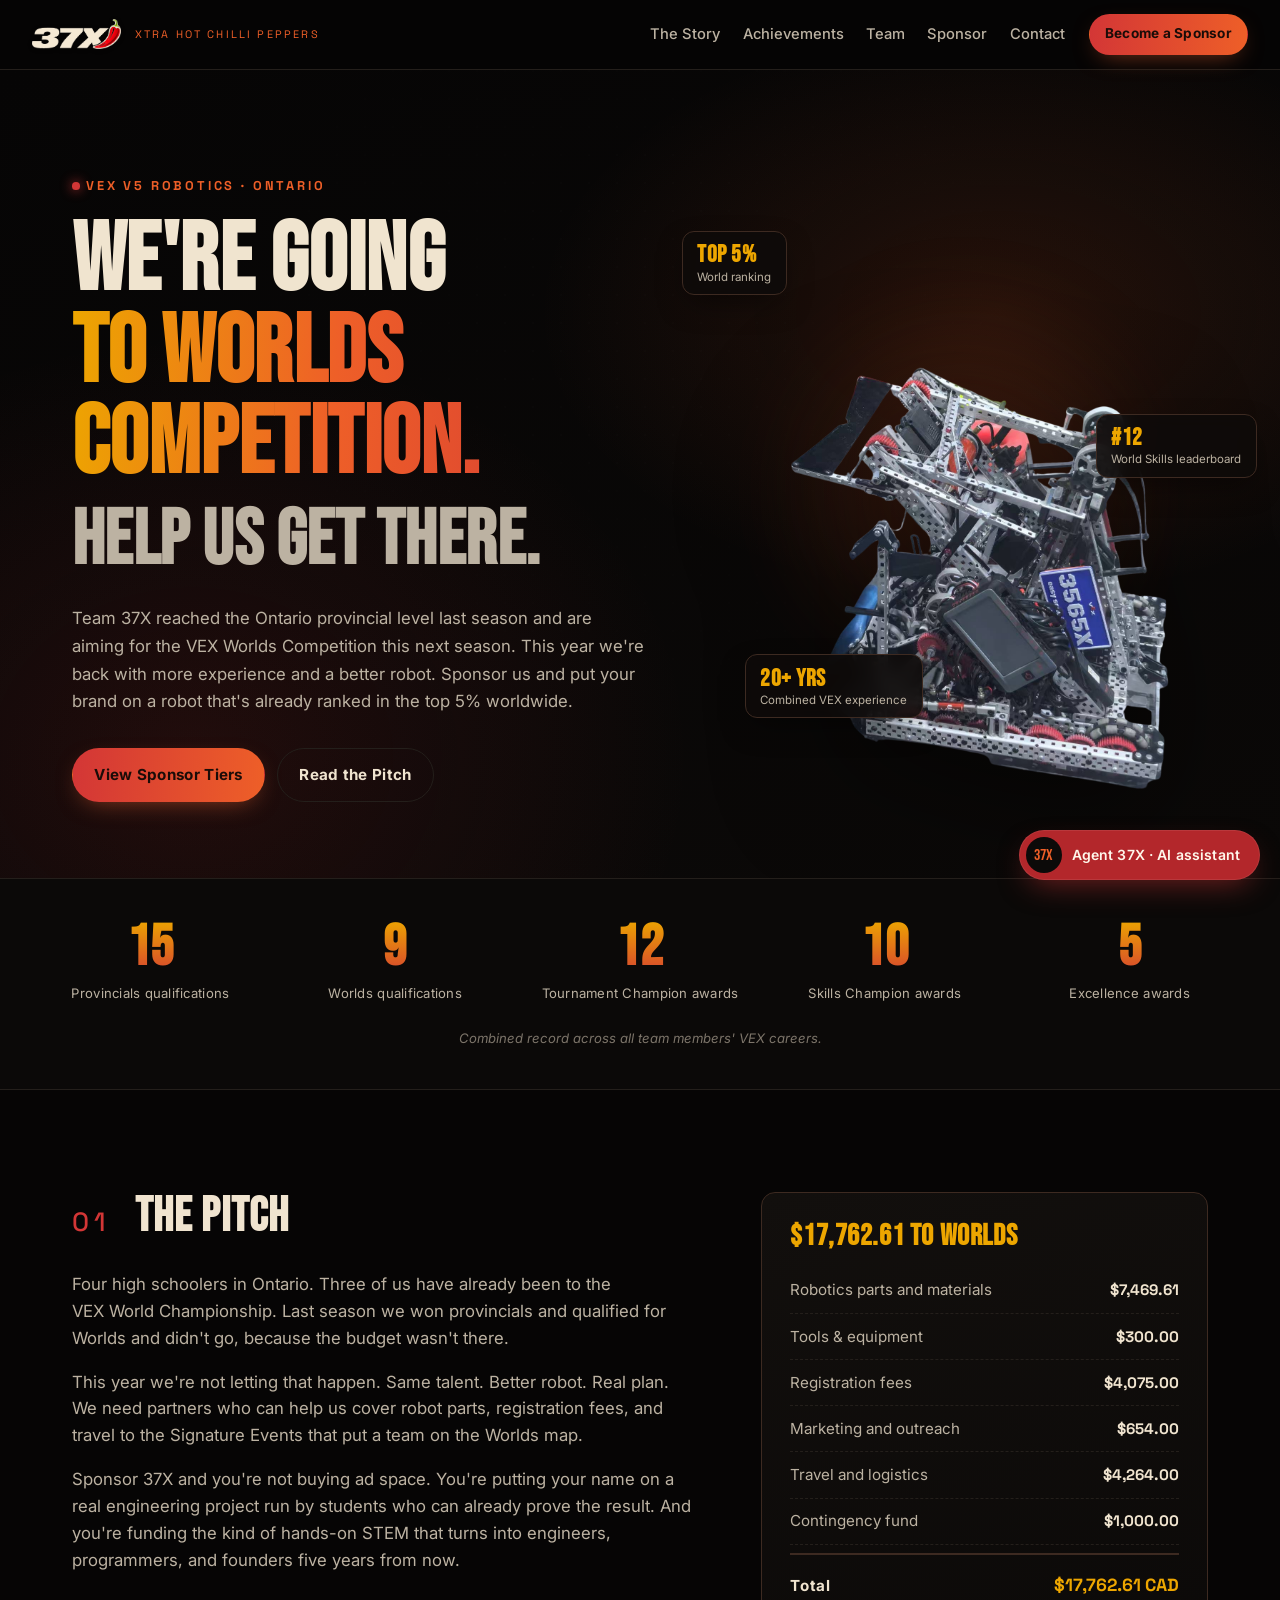
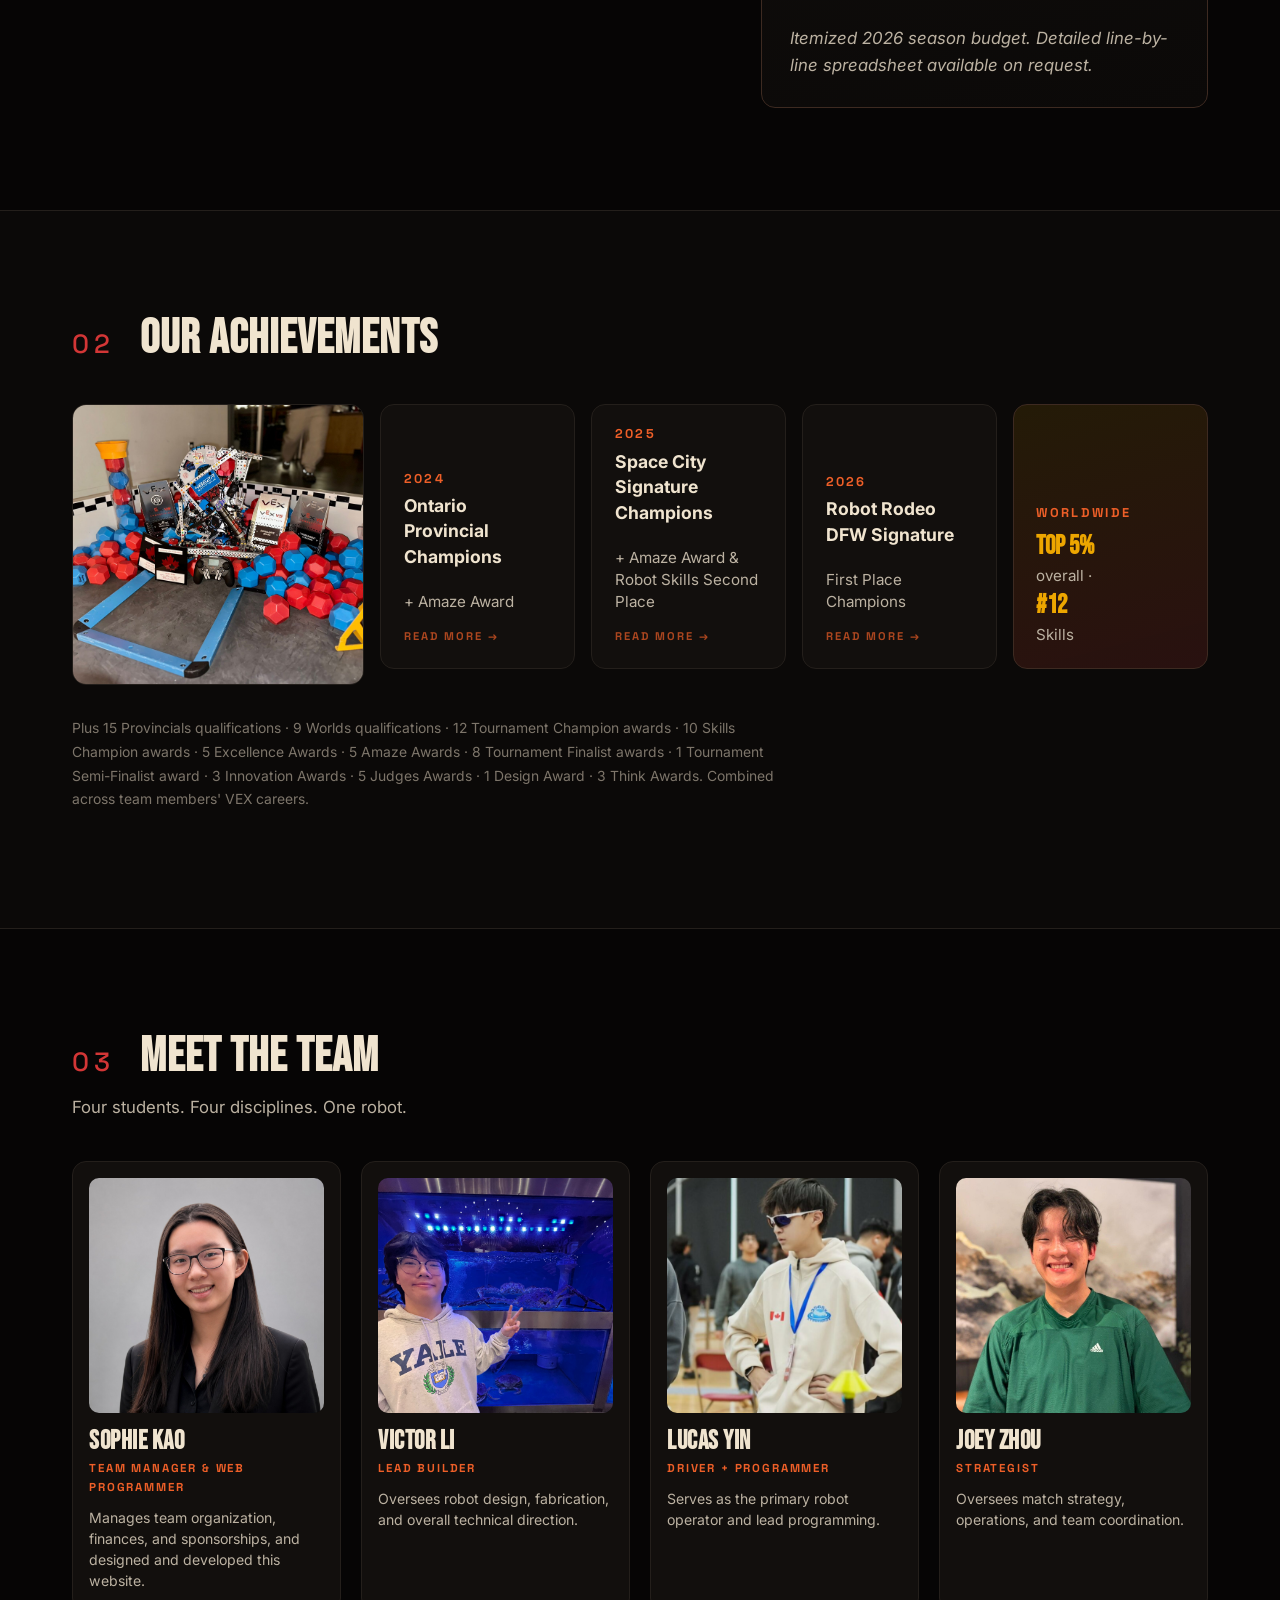
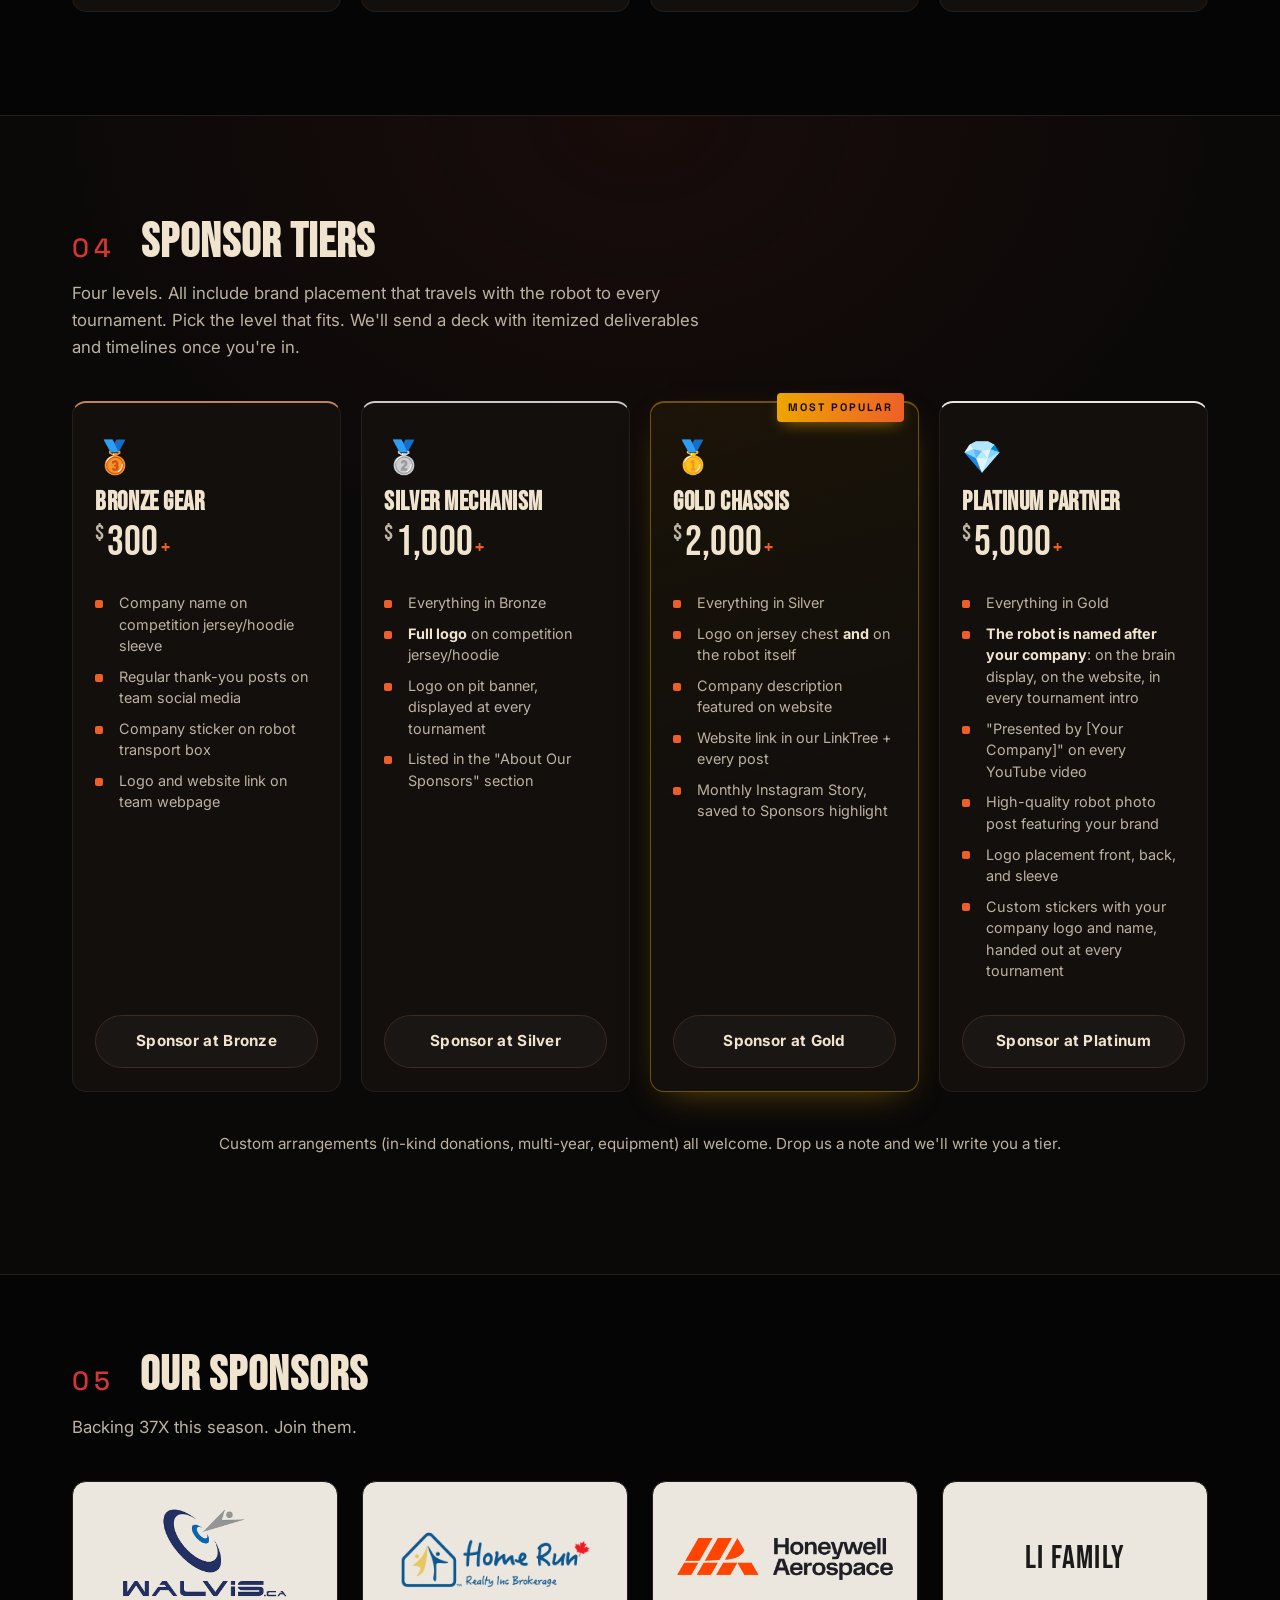
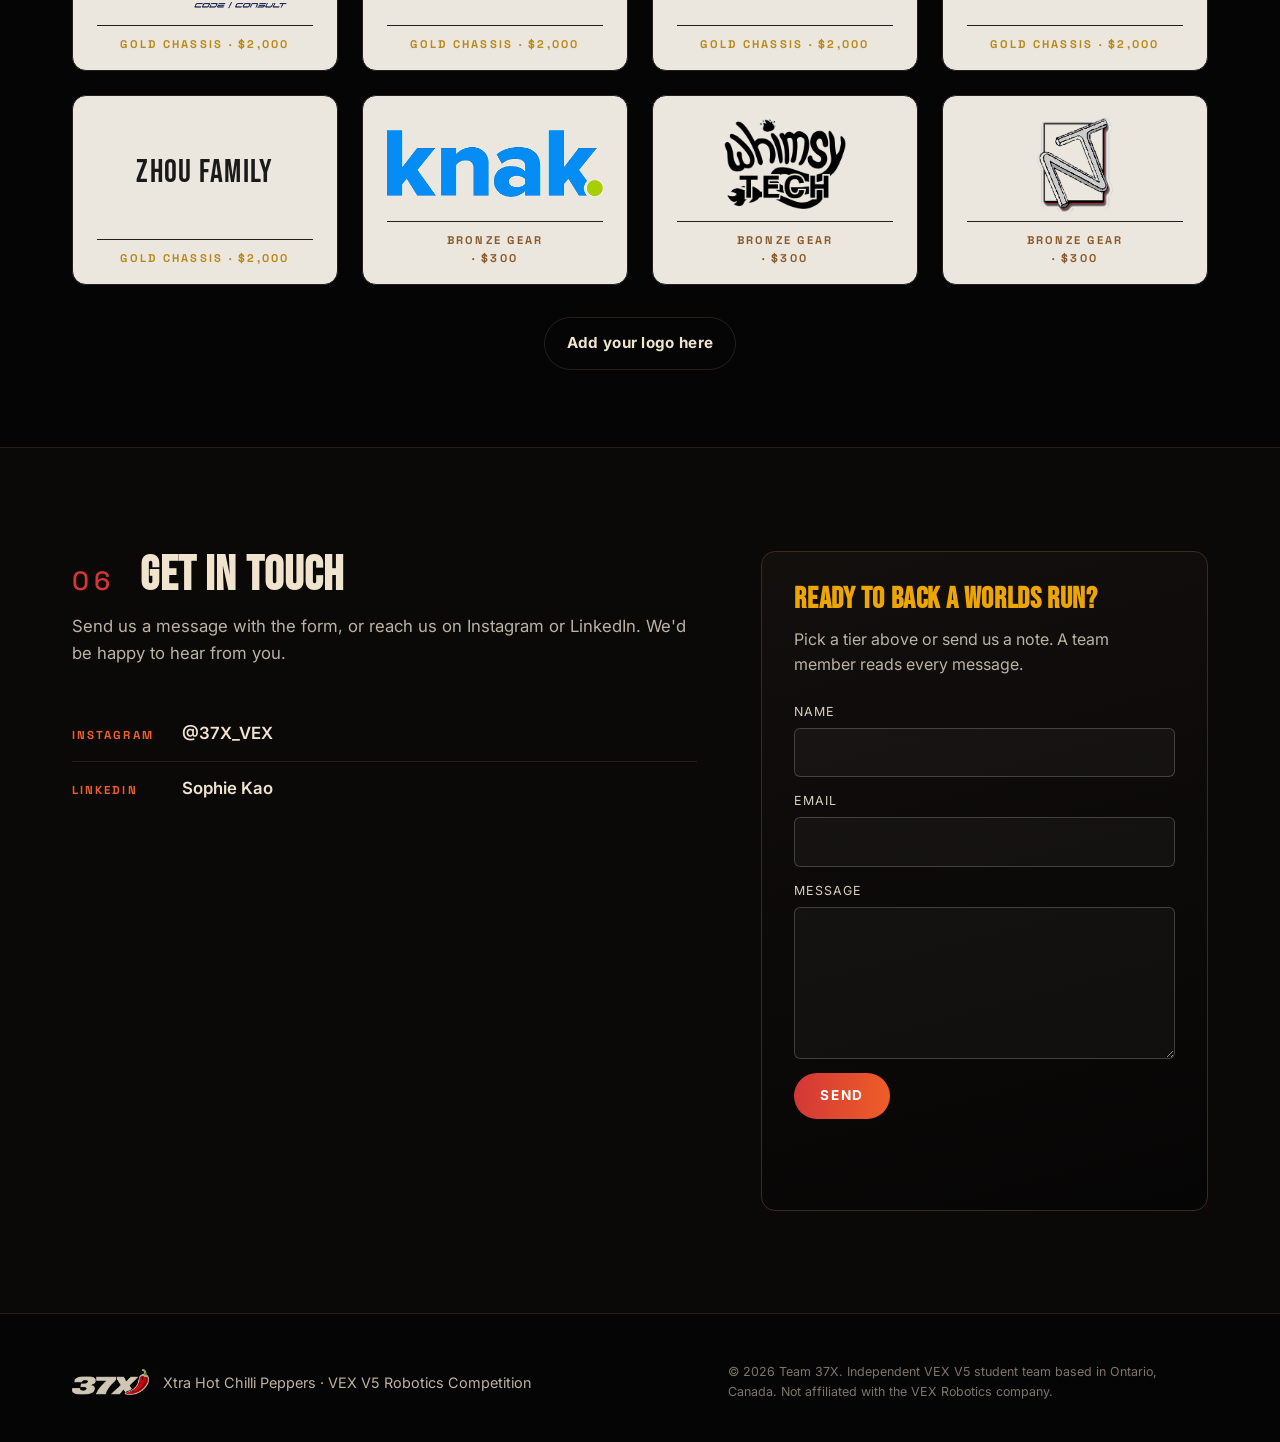
==== index.html @ edaf7cd7 "Add Honeywell Aerospace as a Gold Chassis sponsor ($2,000)" ====
<!doctype html>
<html lang="en">
<head>
  <meta charset="utf-8" />
  <meta name="viewport" content="width=device-width, initial-scale=1" />
  <title>Team 37X · Xtra Hot Chilli Peppers · VEX V5 Robotics</title>
  <meta name="description" content="Team 37X Xtra Hot Chilli Peppers · VEX V5 Robotics Competition team competing for the World Championship. Sponsorship opportunities for businesses who back the next generation of engineers." />
  <meta name="theme-color" content="#060505" />

  <link rel="preconnect" href="https://fonts.googleapis.com" />
  <link rel="preconnect" href="https://fonts.gstatic.com" crossorigin />
  <link href="https://fonts.googleapis.com/css2?family=Bebas+Neue&family=Inter:wght@400;500;600;700;800&family=Space+Grotesk:wght@500;700&display=swap" rel="stylesheet" />

  <link rel="icon" type="image/png" href="assets/img/logo-37x.png" />
  <link rel="stylesheet" href="css/styles.css?v=3" />

  <!-- ── GoatCounter Web Analytics ────────────────────────────────────────
       Privacy-friendly, cookie-less pageview tracking that works on
       github.io subdomains directly. To enable:
       1. Sign up at https://www.goatcounter.com and pick a site code
          (e.g. "vex37" → dashboard at vex37.goatcounter.com).
       2. Paste the site code between the quotes below.
       Until a site code is set, no beacon fires (safe to ship empty). ── -->
  <script>window.__GC_SITE_CODE__ = "37x";</script>
  <script>
    (function () {
      var c = window.__GC_SITE_CODE__;
      if (!c) return;
      var s = document.createElement('script');
      s.async = true;
      s.src = '//gc.zgo.at/count.js';
      s.setAttribute('data-goatcounter', 'https://' + c + '.goatcounter.com/count');
      document.head.appendChild(s);
    })();
  </script>
</head>
<body>

<!-- ── NAV ───────────────────────────────────────────────────────────────── -->
<header class="nav" id="nav">
  <a class="nav__brand" href="#top" aria-label="Team 37X Xtra Hot Chilli Peppers, home">
    <img src="assets/img/logo-37x-light.png" alt="Team 37X · Xtra Hot Chilli Peppers" class="nav__logo" />
    <span class="nav__sub">Xtra Hot Chilli Peppers</span>
  </a>
  <nav class="nav__links" aria-label="Primary">
    <a href="#story">The Story</a>
    <a href="#achievements">Achievements</a>
    <a href="#team">Team</a>
    <a href="#tiers">Sponsor</a>
    <a href="#contact">Contact</a>
  </nav>
  <a href="#tiers" class="btn btn--primary nav__cta">Become a Sponsor</a>
</header>

<!-- ── HERO ──────────────────────────────────────────────────────────────── -->
<section class="hero" id="top">
  <div class="hero__bg" aria-hidden="true"></div>
  <div class="hero__inner">
    <div class="hero__copy">
      <p class="kicker"><span class="dot"></span>VEX V5 ROBOTICS · ONTARIO</p>
      <h1>
        We're going<br />
        <span class="hero__hot">to&nbsp;Worlds Competition.</span><br />
        <span class="hero__sub">Help us get there.</span>
      </h1>
      <p class="lede">
        Team 37X reached the Ontario provincial level last season and are aiming for the VEX Worlds Competition this next season. This year we're back with more experience and a better robot. Sponsor us and put your brand on a robot that's already ranked in the top&nbsp;5%&nbsp;worldwide.
      </p>
      <div class="hero__ctas">
        <a href="#tiers" class="btn btn--primary">View Sponsor Tiers</a>
        <a href="#story" class="btn btn--ghost">Read the Pitch</a>
      </div>
    </div>
    <div class="hero__art">
      <img src="assets/img/hero-robot.png" alt="VEX V5 competition robot" class="hero__robot" />
      <div class="hero__chip hero__chip--1"><b>Top 5%</b><span>World ranking</span></div>
      <div class="hero__chip hero__chip--2"><b>#12</b><span>World Skills leaderboard</span></div>
      <div class="hero__chip hero__chip--3"><b>20+ yrs</b><span>Combined VEX experience</span></div>
    </div>
  </div>
</section>

<!-- ── STAT BAR ──────────────────────────────────────────────────────────── -->
<section class="stats" aria-label="Team statistics">
  <div class="stats__grid">
    <div class="stat"><b>15</b><span>Provincials qualifications</span></div>
    <div class="stat"><b>9</b><span>Worlds qualifications</span></div>
    <div class="stat"><b>12</b><span>Tournament Champion awards</span></div>
    <div class="stat"><b>10</b><span>Skills Champion awards</span></div>
    <div class="stat"><b>5</b><span>Excellence awards</span></div>
  </div>
  <p class="stats__note">Combined record across all team members' VEX careers.</p>
</section>

<!-- ── STORY ─────────────────────────────────────────────────────────────── -->
<section class="story" id="story">
  <div class="container two-col">
    <div>
      <h2 class="section-title"><span class="section-title__num">01</span>&nbsp;The Pitch</h2>
      <p>
        Four high schoolers in Ontario. Three of us have already been to the VEX&nbsp;World Championship. Last season we won provincials and qualified for Worlds and didn't go, because the budget wasn't there.
      </p>
      <p>
        This year we're not letting that happen. Same talent. Better robot. Real plan. We need partners who can help us cover robot parts, registration fees, and travel to the Signature Events that put a team on the Worlds map.
      </p>
      <p>
        Sponsor 37X and you're not buying ad space. You're putting your name on a real engineering project run by students who can already prove the result. And you're funding the kind of hands-on STEM that turns into engineers, programmers, and founders five years from now.
      </p>
    </div>
    <aside class="callout">
      <h3>$17,762.61 to Worlds</h3>
      <ul>
        <li><span>Robotics parts and materials</span><b>$7,469.61</b></li>
        <li><span>Tools &amp; equipment</span><b>$300.00</b></li>
        <li><span>Registration fees</span><b>$4,075.00</b></li>
        <li><span>Marketing and outreach</span><b>$654.00</b></li>
        <li><span>Travel and logistics</span><b>$4,264.00</b></li>
        <li><span>Contingency fund</span><b>$1,000.00</b></li>
        <li class="callout__total"><span>Total</span><b>$17,762.61&nbsp;CAD</b></li>
      </ul>
      <p class="callout__foot">Itemized 2026 season budget. Detailed line-by-line spreadsheet available on request.</p>
    </aside>
  </div>
</section>

<!-- ── ACHIEVEMENTS ──────────────────────────────────────────────────────── -->
<section class="ach" id="achievements">
  <div class="container">
    <h2 class="section-title"><span class="section-title__num">02</span>&nbsp;Our Achievements</h2>

    <div class="ach__grid">
      <article class="ach__card ach__card--feat">
        <img src="assets/img/achievements-trophies.jpg" alt="Robot surrounded by VEX V5 tournament trophies" />
      </article>
      <article class="ach__card ach__card--clickable" data-modal="ontario" role="button" tabindex="0" aria-label="View details for Ontario Provincial Championships">
        <h3>2024</h3>
        <p><b>Ontario Provincial Champions</b><br />+ Amaze Award</p>
        <span class="ach__card-cta">Read more &rarr;</span>
      </article>
      <article class="ach__card ach__card--clickable" data-modal="space-city" role="button" tabindex="0" aria-label="View details for Space City Signature Event">
        <h3>2025</h3>
        <p><b>Space City Signature Champions</b><br />+ Amaze Award &amp; Robot Skills Second Place</p>
        <span class="ach__card-cta">Read more &rarr;</span>
      </article>
      <article class="ach__card ach__card--clickable" data-modal="robot-rodeo" role="button" tabindex="0" aria-label="View details for Robot Rodeo DFW Signature Event">
        <h3>2026</h3>
        <p><b>Robot Rodeo DFW Signature</b><br />First Place Champions</p>
        <span class="ach__card-cta">Read more &rarr;</span>
      </article>
      <article class="ach__card ach__card--world">
        <h3>Worldwide</h3>
        <p><b>Top 5%</b> overall · <b>#12</b> Skills</p>
      </article>
    </div>

    <p class="ach__caption">
      Plus 15 Provincials qualifications · 9 Worlds qualifications · 12 Tournament Champion awards · 10 Skills Champion awards · 5 Excellence Awards · 5 Amaze Awards · 8 Tournament Finalist awards · 1 Tournament Semi-Finalist award · 3 Innovation Awards · 5 Judges Awards · 1 Design Award · 3 Think Awards. Combined across team members' VEX careers.
    </p>
  </div>
</section>

<!-- ── TEAM ──────────────────────────────────────────────────────────────── -->
<section class="team" id="team">
  <div class="container">
    <h2 class="section-title"><span class="section-title__num">03</span>&nbsp;Meet the team</h2>
    <p class="section-lede">Four students. Four disciplines. One robot.</p>

    <div class="team__grid">
      <article class="member">
        <div class="member__photo"><img src="assets/img/team-1.png" alt="" /></div>
        <h3>Sophie Kao</h3>
        <p class="member__role">Team Manager &amp; Web Programmer</p>
        <p class="member__bio">Manages team organization, finances, and sponsorships, and designed and developed this website.</p>
      </article>
      <article class="member">
        <div class="member__photo"><img src="assets/img/team-2.png" alt="" /></div>
        <h3>Victor Li</h3>
        <p class="member__role">Lead Builder</p>
        <p class="member__bio">Oversees robot design, fabrication, and overall technical direction.</p>
      </article>
      <article class="member">
        <div class="member__photo"><img src="assets/img/team-3.png" alt="" /></div>
        <h3>Lucas Yin</h3>
        <p class="member__role">Driver + Programmer</p>
        <p class="member__bio">Serves as the primary robot operator and lead programming.</p>
      </article>
      <article class="member">
        <div class="member__photo"><img src="assets/img/team-4.jpg" alt="Joey Zhou" /></div>
        <h3>Joey Zhou</h3>
        <p class="member__role">Strategist</p>
        <p class="member__bio">Oversees match strategy, operations, and team coordination.</p>
      </article>
    </div>
  </div>
</section>

<!-- ── SPONSOR TIERS ─────────────────────────────────────────────────────── -->
<section class="tiers" id="tiers">
  <div class="container">
    <h2 class="section-title"><span class="section-title__num">04</span>&nbsp;Sponsor tiers</h2>
    <p class="section-lede">
      Four levels. All include brand placement that travels with the robot to every tournament. Pick the level that fits. We'll send a deck with itemized deliverables and timelines once you're in.
    </p>

    <div class="tiers__grid">

      <article class="tier tier--bronze">
        <header class="tier__head">
          <span class="tier__medal" aria-hidden="true">🥉</span>
          <h3>Bronze Gear</h3>
          <p class="tier__price"><span>$</span>300<span class="tier__plus">+</span></p>
        </header>
        <ul class="tier__perks">
          <li>Company name on competition jersey/hoodie sleeve</li>
          <li>Regular thank-you posts on team social media</li>
          <li>Company sticker on robot transport box</li>
          <li>Logo and website link on team webpage</li>
        </ul>
        <a class="btn btn--tier" href="#contact" data-topic="Bronze Gear Tier">Sponsor at Bronze</a>
      </article>

      <article class="tier tier--silver">
        <header class="tier__head">
          <span class="tier__medal" aria-hidden="true">🥈</span>
          <h3>Silver Mechanism</h3>
          <p class="tier__price"><span>$</span>1,000<span class="tier__plus">+</span></p>
        </header>
        <ul class="tier__perks">
          <li>Everything in Bronze</li>
          <li><b>Full logo</b> on competition jersey/hoodie</li>
          <li>Logo on pit banner, displayed at every tournament</li>
          <li>Listed in the "About Our Sponsors" section</li>
        </ul>
        <a class="btn btn--tier" href="#contact" data-topic="Silver Mechanism Tier">Sponsor at Silver</a>
      </article>

      <article class="tier tier--gold">
        <span class="tier__flag">Most popular</span>
        <header class="tier__head">
          <span class="tier__medal" aria-hidden="true">🥇</span>
          <h3>Gold Chassis</h3>
          <p class="tier__price"><span>$</span>2,000<span class="tier__plus">+</span></p>
        </header>
        <ul class="tier__perks">
          <li>Everything in Silver</li>
          <li>Logo on jersey chest <b>and</b> on the robot itself</li>
          <li>Company description featured on website</li>
          <li>Website link in our LinkTree + every post</li>
          <li>Monthly Instagram Story, saved to Sponsors highlight</li>
        </ul>
        <a class="btn btn--tier" href="#contact" data-topic="Gold Chassis Tier">Sponsor at Gold</a>
      </article>

      <article class="tier tier--platinum">
        <header class="tier__head">
          <span class="tier__medal" aria-hidden="true">💎</span>
          <h3>Platinum Partner</h3>
          <p class="tier__price"><span>$</span>5,000<span class="tier__plus">+</span></p>
        </header>
        <ul class="tier__perks">
          <li>Everything in Gold</li>
          <li><b>The robot is named after your company</b>: on the brain display, on the website, in every tournament intro</li>
          <li>"Presented by [Your Company]" on every YouTube video</li>
          <li>High-quality robot photo post featuring your brand</li>
          <li>Logo placement front, back, and sleeve</li>
          <li>Custom stickers with your company logo and name, handed out at every tournament</li>
        </ul>
        <a class="btn btn--tier" href="#contact" data-topic="Platinum Partner Tier">Sponsor at Platinum</a>
      </article>

    </div>

    <p class="tiers__foot">
      Custom arrangements (in-kind donations, multi-year, equipment) all welcome. Drop us a note and we'll write you a tier.
    </p>
  </div>
</section>

<!-- ── CURRENT SPONSORS ──────────────────────────────────────────────────── -->
<section class="sponsors-current" id="sponsors-current">
  <div class="container">
    <h2 class="section-title"><span class="section-title__num">05</span>&nbsp;Our sponsors</h2>
    <p class="section-lede">
      Backing 37X this season. Join them.
    </p>
    <ul class="sponsors-wall">
      <li class="sponsor-card sponsor-card--wordmark sponsor-card--gold">
        <a href="https://walvis.ca" target="_blank" rel="noopener">
          <img src="assets/img/sponsor-walvis.png" alt="Walvis Technologies" />
        </a>
        <div class="sponsor-card__tier">Gold Chassis · $2,000</div>
      </li>
      <li class="sponsor-card sponsor-card--wordmark sponsor-card--gold">
        <a href="https://homerunrealty.ca/our-agents.html/henry-yin-152219/" target="_blank" rel="noopener">
          <img src="assets/img/sponsor-homerun.png" alt="Home Run Realty Inc. Brokerage — Henry Yin, REALTOR®" />
        </a>
        <div class="sponsor-card__tier">Gold Chassis · $2,000</div>
      </li>
      <li class="sponsor-card sponsor-card--wordmark sponsor-card--gold">
        <a href="https://aerospace.honeywell.com" target="_blank" rel="noopener">
          <img src="assets/img/sponsor-honeywell.png" alt="Honeywell Aerospace" />
        </a>
        <div class="sponsor-card__tier">Gold Chassis · $2,000</div>
      </li>
      <li class="sponsor-card sponsor-card--name sponsor-card--gold">
        <div class="sponsor-card__name">Li Family</div>
        <div class="sponsor-card__tier">Gold Chassis · $2,000</div>
      </li>
      <li class="sponsor-card sponsor-card--name sponsor-card--gold">
        <div class="sponsor-card__name">Zhou Family</div>
        <div class="sponsor-card__tier">Gold Chassis · $2,000</div>
      </li>
      <li class="sponsor-card sponsor-card--wordmark sponsor-card--bronze">
        <a href="https://knak.com" target="_blank" rel="noopener">
          <img src="assets/img/sponsor-knak.png" alt="Knak" />
        </a>
        <div class="sponsor-card__tier">Bronze Gear<br>· $300</div>
      </li>
      <li class="sponsor-card sponsor-card--wordmark sponsor-card--bronze">
        <a href="https://www.whimsytech.net" target="_blank" rel="noopener">
          <img src="assets/img/sponsor-whimsytech.png" alt="Whimsy Tech Inc." />
        </a>
        <div class="sponsor-card__tier">Bronze Gear<br>· $300</div>
      </li>
      <li class="sponsor-card sponsor-card--mark sponsor-card--bronze">
        <a href="https://www.newmantools.com" target="_blank" rel="noopener">
          <img src="assets/img/sponsor-newmantools.png" alt="Newman Tools Inc." />
        </a>
        <div class="sponsor-card__tier">Bronze Gear<br>· $300</div>
      </li>
    </ul>
    <div class="sponsors-current__cta">
      <a href="#contact" data-topic="Sponsorship" class="btn btn--ghost">Add your logo here</a>
    </div>
  </div>
</section>

<!-- ── CONTACT ───────────────────────────────────────────────────────────── -->
<section class="contact" id="contact">
  <div class="container two-col">
    <div>
      <h2 class="section-title"><span class="section-title__num">06</span>&nbsp;Get in touch</h2>
      <p class="section-lede">
        Send us a message with the form, or reach us on Instagram or LinkedIn. We'd be happy to hear from you.
      </p>
      <ul class="contact__list">
        <li><span>Instagram</span><a href="https://instagram.com/37X_VEX" target="_blank" rel="noopener">@37X_VEX</a></li>
        <li><span>LinkedIn</span><a href="https://www.linkedin.com/in/sophiekao/" target="_blank" rel="noopener">Sophie Kao</a></li>
      </ul>
    </div>
    <div class="contact__cta">
      <h3>Ready to back a Worlds run?</h3>
      <p>Pick a tier above or send us a note. A team member reads every message.</p>
      <!-- Contact form (Darren 2026-10-09: no email address on the site; same kind of form as emmakao.com).
           Posts to the team's endpoint on walvis.ca: walvis.ca's spam checks, encrypted, delivered to the team. -->
      <form class="cf" id="team-form" action="https://www.walvis.ca/agent-37x/send.php" method="post" novalidate style="--cf-accent:var(--pepper)">
        <label class="cf-field"><span>Name</span><input name="name" autocomplete="name" maxlength="120" required></label>
        <label class="cf-field"><span>Email</span><input name="email" type="email" autocomplete="email" maxlength="200" required></label>
        <label class="cf-field"><span>Message</span><textarea name="message" rows="5" maxlength="6000" required></textarea></label>
        <div class="cf-hp" aria-hidden="true"><label>Website <input name="website" tabindex="-1" autocomplete="off"></label></div>
        <input type="hidden" name="t" value="">
        <button type="submit" class="cf-send">Send</button>
        <p class="cf-status" role="status" aria-live="polite"></p>
      </form>
    </div>
  </div>
</section>

<!-- ── FOOTER ────────────────────────────────────────────────────────────── -->
<footer class="footer">
  <div class="container footer__inner">
    <div class="footer__brand">
      <img src="assets/img/logo-37x-light.png" alt="Team 37X" />
      <span>Xtra Hot Chilli Peppers · VEX V5 Robotics Competition</span>
    </div>
    <p class="footer__legal">© 2026 Team 37X. Independent VEX V5 student team based in Ontario, Canada. Not affiliated with the VEX Robotics company.</p>
  </div>
</footer>

<!-- ── Event detail modals ─────────────────────────────────────────────────
     Each <template> holds the content for one achievement. JS clones the
     content into the shared <dialog> when an achievement card is tapped. -->

<template id="modal-ontario">
  <p class="modal__kicker">2024 · Markham Pan Am Centre, Ontario</p>
  <h2>Ontario VRC Provincial Championships</h2>
  <p>The most significant and competitive event in the region, bringing together <b>68 of the best teams</b> from across Ontario. As the definitive path to the postseason, this tournament is the highest level of competition in the province.</p>
  <ul class="modal__awards">
    <li><span class="modal__medal">🏆</span><div><b>Tournament Champion</b><span>Direct qualification to the VEX Robotics World Championship.</span></div></li>
    <li><span class="modal__medal">✨</span><div><b>Amaze Award</b><span>Recognised for the robot's high-quality engineering and consistency, resulting in a second qualification to Worlds in the same event.</span></div></li>
  </ul>
</template>

<template id="modal-space-city">
  <p class="modal__kicker">2025 · Clear Creek ISD Robotics Event Center, Houston, Texas</p>
  <h2>Space City Signature Event</h2>
  <p>One of the most prestigious and difficult tournaments of the season. It draws <b>70 of the most elite teams</b> from across North America and offers only a few select awards that directly qualify for the VEX Robotics World Championship.</p>
  <ul class="modal__awards">
    <li><span class="modal__medal">🏆</span><div><b>Tournament Champion</b><span>Defeated the highest level of competition to secure a direct spot at the World Championship.</span></div></li>
    <li><span class="modal__medal">🥈</span><div><b>Robot Skills, 2nd Place</b><span>Second-highest combined programming and driving score in the field.</span></div></li>
    <li><span class="modal__medal">✨</span><div><b>Amaze Award</b><span>Awarded for building a high-scoring robot that demonstrates top-tier engineering and quality.</span></div></li>
  </ul>
</template>

<template id="modal-robot-rodeo">
  <p class="modal__kicker">2026 · Irving Convention Center, Dallas-Fort Worth</p>
  <h2>Robot Rodeo DFW Signature Event</h2>
  <p>One of the most prestigious and highly anticipated tournaments of the season, serving as the <b>first-ever Signature Event in the Dallas-Fort Worth area</b>. It draws 80 of the most elite teams from across North America and features a select few awards that directly qualify for the VEX Robotics World Championship.</p>
  <ul class="modal__awards">
    <li><span class="modal__medal">🏆</span><div><b>Tournament Champion</b><span>Rose from a lower rank to the top of an incredibly competitive field, securing direct qualification for the World Championship for the second time in the same season.</span></div></li>
  </ul>
</template>

<dialog id="event-modal" class="modal" aria-labelledby="event-modal-title">
  <button type="button" class="modal__close" aria-label="Close">&times;</button>
  <div class="modal__body"></div>
</dialog>

<script src="js/app.js?v=2" defer></script>
<!-- Agent 37X: AI chat assistant (answers from this site; handler on walvis.ca). Remove this line to turn it off. -->
<script src="assets/agent-37x/agent-37x.js?v=1" defer></script>
</body>
</html>
---- css/styles.css ----
/* ─────────────────────────────────────────────────────────────────────────
   Team 37X — Xtra Hot Chilli Peppers
   Single-file stylesheet. No build step.
   ──────────────────────────────────────────────────────────────────────── */

:root {
  /* palette */
  --bg:          #060505;
  --bg-soft:     #0b0908;
  --surface:     #120f0d;
  --surface-2:   #1a1613;
  --border:      #241f1b;
  --border-hot:  #3d2a21;

  --pepper:      #d33636;   /* primary chili red */
  --pepper-deep: #991d24;
  --hot:         #ee5f28;   /* heat orange */
  --heat:        #eda600;   /* heat yellow */
  --cream:       #f0e4cf;   /* warm off-white */
  --cream-dim:   #bcb2a2;
  --muted:       #7d756a;

  --bronze:      #c08456;
  --silver:      #c9c9c9;
  --gold:        #f4b400;
  --platinum:    #e9e6e1;

  /* type */
  --font-display: 'Bebas Neue', 'Inter', system-ui, sans-serif;
  --font-body:    'Inter', system-ui, -apple-system, sans-serif;
  --font-mono:    'Space Grotesk', ui-monospace, SFMono-Regular, monospace;

  /* sizes */
  --w-max:       1200px;
  --pad:         clamp(1.25rem, 4vw, 2rem);
  --r:           14px;
}

/* ── reset ─────────────────────────────────────────────────────────────── */
*, *::before, *::after { box-sizing: border-box; }
html { scroll-behavior: smooth; }
body {
  margin: 0;
  background: var(--bg);
  color: var(--cream);
  font-family: var(--font-body);
  font-size: 16px;
  line-height: 1.6;
  -webkit-font-smoothing: antialiased;
  text-rendering: optimizeLegibility;
}
img { max-width: 100%; display: block; }
a { color: var(--cream); text-decoration: none; }
ul { padding: 0; margin: 0; list-style: none; }
h1, h2, h3 { margin: 0 0 .5em; line-height: 1.05; font-family: var(--font-display); letter-spacing: 0.01em; }

/* ── shared layout ─────────────────────────────────────────────────────── */
.container { width: 100%; max-width: var(--w-max); margin: 0 auto; padding: 0 var(--pad); }
.two-col {
  display: grid;
  grid-template-columns: 1.4fr 1fr;
  gap: clamp(2rem, 5vw, 4rem);
  align-items: start;
}
@media (max-width: 820px) {
  .two-col { grid-template-columns: 1fr; }
}

.section-title {
  font-family: var(--font-display);
  font-size: clamp(2rem, 4.5vw, 3rem);
  letter-spacing: 0.02em;
  margin: 0 0 .25em;
  display: inline-flex;
  align-items: baseline;
  gap: .35em;
  color: var(--cream);
}
.section-title__num {
  font-family: var(--font-mono);
  font-size: .55em;
  font-weight: 500;
  color: var(--pepper);
  letter-spacing: 0.18em;
}
.section-lede {
  color: var(--cream-dim);
  font-size: 1.05rem;
  max-width: 60ch;
  margin: 0 0 2.5rem;
}

/* ── kicker label ──────────────────────────────────────────────────────── */
.kicker {
  display: inline-flex;
  align-items: center;
  gap: .5em;
  font-family: var(--font-mono);
  font-size: .8rem;
  font-weight: 700;
  letter-spacing: 0.22em;
  color: var(--hot);
  text-transform: uppercase;
  margin: 0 0 1.25rem;
}
.dot {
  width: .6em; height: .6em; border-radius: 50%;
  background: var(--pepper);
  box-shadow: 0 0 12px var(--pepper);
}

/* ── buttons ───────────────────────────────────────────────────────────── */
.btn {
  display: inline-flex;
  align-items: center;
  justify-content: center;
  gap: .5em;
  padding: .9em 1.4em;
  border-radius: 999px;
  font-family: var(--font-body);
  font-weight: 700;
  font-size: .95rem;
  letter-spacing: 0.02em;
  border: 1px solid transparent;
  cursor: pointer;
  transition: transform .15s ease, background .2s ease, border-color .2s ease, box-shadow .2s ease;
  text-decoration: none;
  white-space: nowrap;
}
.btn:hover { transform: translateY(-1px); }
.btn--primary {
  background: linear-gradient(95deg, var(--pepper) 0%, var(--hot) 100%);
  color: #1a0c08;
  box-shadow: 0 8px 24px -10px rgba(255, 107, 53, .55);
}
.btn--primary:hover {
  box-shadow: 0 14px 30px -10px rgba(255, 107, 53, .75);
}
.btn--ghost {
  background: transparent;
  color: var(--cream);
  border-color: var(--border);
}
.btn--ghost:hover { border-color: var(--pepper); color: var(--pepper); }
.btn--tier {
  width: 100%;
  margin-top: 1.25rem;
  background: var(--surface-2);
  color: var(--cream);
  border: 1px solid var(--border-hot);
}
.tier:hover .btn--tier { background: var(--pepper); color: #1a0c08; border-color: var(--pepper); }

/* ── nav ───────────────────────────────────────────────────────────────── */
.nav {
  position: sticky; top: 0; z-index: 50;
  display: flex; align-items: center;
  gap: 1.5rem;
  padding: .85rem var(--pad);
  background: rgba(6, 5, 5, 0.86);
  backdrop-filter: saturate(140%) blur(10px);
  -webkit-backdrop-filter: saturate(140%) blur(10px);
  border-bottom: 1px solid var(--border);
}
.nav__brand { display: flex; align-items: center; gap: .85rem; min-width: 0; }
/* Logo is 3:1 ratio with transparent background; the "light" variant has the
   "37X" wordmark recoloured to cream so it reads on the dark nav. */
.nav__logo {
  height: 30px; width: auto;
  filter: drop-shadow(0 1px 2px rgba(0, 0, 0, 0.45));
  flex: none;
}
.nav__sub {
  font-family: var(--font-mono);
  font-size: .68rem;
  letter-spacing: 0.2em;
  color: var(--hot);
  text-transform: uppercase;
  white-space: nowrap;
}
@media (max-width: 540px) { .nav__sub { display: none; } }
.nav__links { margin-left: auto; display: flex; gap: 1.4rem; }
.nav__links a { color: var(--cream-dim); font-size: .92rem; font-weight: 500; }
.nav__links a:hover { color: var(--cream); }
.nav__cta { padding: .65em 1.1em; font-size: .85rem; }
@media (max-width: 820px) {
  .nav__links { display: none; }
  .nav__sub { display: none; }
}

/* ── hero ──────────────────────────────────────────────────────────────── */
.hero { position: relative; overflow: hidden; padding: clamp(3.5rem, 8vw, 7rem) 0 clamp(3rem, 6vw, 5rem); }
.hero__bg {
  position: absolute; inset: 0;
  background:
    radial-gradient(60% 60% at 78% 30%, rgba(238, 95, 40, 0.13) 0%, transparent 60%),
    radial-gradient(60% 80% at 15% 85%, rgba(211, 54, 54, 0.12) 0%, transparent 65%),
    linear-gradient(160deg, var(--bg) 0%, var(--bg-soft) 100%);
  z-index: 0;
}
.hero__bg::after {
  content: ''; position: absolute; inset: 0;
  background-image:
    radial-gradient(circle at 1px 1px, rgba(255, 255, 255, 0.035) 1px, transparent 0);
  background-size: 28px 28px;
  opacity: 0.3;
  mask-image: radial-gradient(circle at 50% 30%, black, transparent 70%);
  -webkit-mask-image: radial-gradient(circle at 50% 30%, black, transparent 70%);
}
.hero__inner {
  position: relative; z-index: 1;
  max-width: var(--w-max);
  margin: 0 auto;
  padding: 0 var(--pad);
  display: grid;
  grid-template-columns: 1.2fr 1fr;
  align-items: center;
  gap: clamp(2rem, 5vw, 4rem);
}
.hero__copy h1 {
  font-family: var(--font-display);
  font-size: clamp(3rem, 8vw, 6rem);
  line-height: 0.95;
  letter-spacing: 0.005em;
  margin: 0 0 1.5rem;
  color: var(--cream);
}
.hero__hot {
  background: linear-gradient(95deg, var(--heat) 0%, var(--hot) 45%, var(--pepper) 100%);
  -webkit-background-clip: text;
  background-clip: text;
  color: transparent;
  display: inline-block;
}
.hero__sub { color: var(--cream-dim); font-size: 0.8em; }
.lede {
  max-width: 52ch;
  font-size: 1.05rem;
  line-height: 1.65;
  color: var(--cream-dim);
}
.hero__ctas { display: flex; gap: .75rem; margin-top: 2rem; flex-wrap: wrap; }

.hero__art {
  position: relative;
  aspect-ratio: 4/5;
  display: flex; align-items: center; justify-content: center;
}
.hero__art::before {
  content: '';
  position: absolute; inset: 8% 12%;
  background: radial-gradient(circle, rgba(238, 95, 40, 0.24) 0%, transparent 65%);
  filter: blur(40px);
  z-index: 0;
}
.hero__robot {
  position: relative; z-index: 1;
  width: 100%; height: 100%;
  object-fit: contain;
  filter: drop-shadow(0 30px 60px rgba(0, 0, 0, 0.5));
}
.hero__chip {
  position: absolute;
  background: rgba(14, 11, 10, 0.88);
  backdrop-filter: blur(8px);
  border: 1px solid var(--border-hot);
  border-radius: 12px;
  padding: .65rem .9rem;
  z-index: 2;
  display: flex; flex-direction: column;
  line-height: 1.1;
  box-shadow: 0 12px 30px -8px rgba(0,0,0,0.5);
}
.hero__chip b { font-family: var(--font-display); font-size: 1.5rem; color: var(--heat); letter-spacing: 0.02em; }
.hero__chip span { font-size: .72rem; color: var(--cream-dim); margin-top: 2px; }
.hero__chip--1 { top: 8%; left: -8%; }
.hero__chip--2 { top: 38%; right: -10%; }
.hero__chip--3 { bottom: 12%; left: 5%; }

@media (max-width: 820px) {
  .hero__inner { grid-template-columns: 1fr; }
  .hero__art { display: none; }
}

/* ── stats ─────────────────────────────────────────────────────────────── */
.stats {
  background: var(--bg-soft);
  border-top: 1px solid var(--border);
  border-bottom: 1px solid var(--border);
  padding: 2.5rem var(--pad);
}
.stats__grid {
  max-width: var(--w-max);
  margin: 0 auto;
  display: grid;
  grid-template-columns: repeat(5, 1fr);
  gap: 1.5rem;
}
.stat { text-align: center; }
.stat b {
  font-family: var(--font-display);
  font-size: clamp(2.5rem, 5vw, 3.6rem);
  display: block;
  line-height: 1;
  background: linear-gradient(180deg, var(--heat) 0%, var(--pepper) 110%);
  -webkit-background-clip: text;
  background-clip: text;
  color: transparent;
  letter-spacing: 0.01em;
}
.stat span {
  display: block;
  margin-top: .35rem;
  font-size: .82rem;
  color: var(--cream-dim);
  letter-spacing: 0.02em;
}
.stats__note {
  max-width: var(--w-max);
  margin: 1.5rem auto 0;
  text-align: center;
  font-size: .82rem;
  color: var(--muted);
  font-style: italic;
}
@media (max-width: 760px) {
  .stats__grid { grid-template-columns: repeat(2, 1fr); gap: 2rem 1rem; }
}

/* ── story ─────────────────────────────────────────────────────────────── */
.story { padding: clamp(4rem, 8vw, 7rem) 0; }
.story p { color: var(--cream-dim); font-size: 1.05rem; }

.callout {
  background: linear-gradient(165deg, var(--surface) 0%, var(--bg-soft) 100%);
  border: 1px solid var(--border-hot);
  border-radius: var(--r);
  padding: 1.75rem;
  position: sticky;
  top: 100px;
}
.callout h3 {
  font-family: var(--font-display);
  font-size: 1.85rem;
  color: var(--heat);
  margin: 0 0 1rem;
  letter-spacing: 0.02em;
}
.callout ul { margin: 0; }
.callout li {
  display: flex; justify-content: space-between; align-items: baseline;
  padding: .65rem 0;
  border-bottom: 1px dashed var(--border);
  font-size: .95rem;
}
.callout li:last-child { border-bottom: none; }
.callout li span { color: var(--cream-dim); }
.callout li b { font-family: var(--font-mono); color: var(--cream); font-weight: 700; }
.callout__total {
  margin-top: .5rem;
  padding-top: 1rem !important;
  border-top: 2px solid var(--border-hot);
  font-size: 1.05rem;
}
.callout__total span { color: var(--cream) !important; font-weight: 700; letter-spacing: 0.04em; }
.callout__total b { color: var(--heat) !important; font-size: 1.1rem; }
.callout__foot {
  font-size: .78rem;
  color: var(--muted);
  margin: 1rem 0 0;
  font-style: italic;
}

/* ── achievements ──────────────────────────────────────────────────────── */
.ach {
  padding: clamp(4rem, 8vw, 7rem) 0;
  background: var(--bg-soft);
  border-top: 1px solid var(--border);
  border-bottom: 1px solid var(--border);
}
.ach__grid {
  display: grid;
  grid-template-columns: 1.5fr 1fr 1fr 1fr 1fr;
  grid-template-rows: 1fr;
  gap: 1rem;
  margin: 1.75rem 0 2rem;
}
.ach__card {
  background: var(--surface);
  border: 1px solid var(--border);
  border-radius: var(--r);
  padding: 1.4rem;
  display: flex; flex-direction: column;
  justify-content: flex-end;
  min-height: 220px;
  transition: border-color .2s ease, transform .2s ease;
}
.ach__card:hover { border-color: var(--pepper); transform: translateY(-2px); }
.ach__card h3 {
  font-family: var(--font-mono);
  font-size: .8rem;
  font-weight: 700;
  letter-spacing: 0.18em;
  color: var(--hot);
  margin: 0 0 .5rem;
  text-transform: uppercase;
}
.ach__card p { margin: 0; color: var(--cream-dim); font-size: .95rem; line-height: 1.45; }
.ach__card p b { color: var(--cream); display: block; font-size: 1.1rem; font-weight: 700; }
.ach__card--feat {
  grid-row: span 2;
  padding: 0;
  overflow: hidden;
  min-height: 0;
}
.ach__card--feat img { width: 100%; height: 100%; object-fit: cover; }
.ach__card--world {
  background: linear-gradient(165deg, rgba(255, 184, 0, 0.10) 0%, rgba(226, 62, 62, 0.14) 100%);
  border-color: var(--border-hot);
}
.ach__card--world p b {
  font-family: var(--font-display);
  font-size: 1.6rem;
  color: var(--heat);
}

/* Cards that open an event modal. Tiny "Read more →" affordance so the
   tap target reads as interactive without competing with the headline. */
.ach__card--clickable { cursor: pointer; outline: none; }
.ach__card--clickable:focus-visible {
  border-color: var(--hot);
  box-shadow: 0 0 0 2px rgba(255, 107, 53, 0.35);
}
.ach__card-cta {
  display: block;
  margin-top: .9rem;
  font-family: var(--font-mono);
  font-size: .7rem;
  font-weight: 700;
  letter-spacing: 0.18em;
  text-transform: uppercase;
  color: var(--hot);
  opacity: 0.7;
  transition: opacity .2s ease, transform .2s ease;
}
.ach__card--clickable:hover .ach__card-cta { opacity: 1; transform: translateX(3px); }
.ach__caption {
  color: var(--muted);
  font-size: .87rem;
  line-height: 1.7;
  max-width: 80ch;
}

@media (max-width: 1000px) {
  .ach__grid { grid-template-columns: repeat(2, 1fr); }
  .ach__card--feat { grid-column: span 2; min-height: 280px; }
}
@media (max-width: 560px) {
  .ach__grid { grid-template-columns: 1fr; }
  .ach__card--feat { grid-column: auto; }
}

/* ── team ──────────────────────────────────────────────────────────────── */
.team { padding: clamp(4rem, 8vw, 7rem) 0; }
.team__grid {
  display: grid;
  grid-template-columns: repeat(4, 1fr);
  gap: 1.25rem;
}
.member {
  background: var(--surface);
  border: 1px solid var(--border);
  border-radius: var(--r);
  padding: 1rem 1rem 1.25rem;
  transition: border-color .2s ease, transform .2s ease;
}
.member:hover { border-color: var(--pepper); transform: translateY(-3px); }
.member__photo {
  aspect-ratio: 1/1;
  border-radius: 10px;
  overflow: hidden;
  background: var(--bg-soft);
  margin-bottom: 1rem;
}
/* `object-position: center 18%` pulls the crop towards the top of the image,
   so portrait shots keep heads in frame instead of getting trimmed at the
   forehead when cover-fit into a square card. */
.member__photo img {
  width: 100%;
  height: 100%;
  object-fit: cover;
  object-position: center 18%;
  transition: transform .3s ease;
}
.member:hover .member__photo img { transform: scale(1.04); }
.member h3 {
  font-family: var(--font-display);
  font-size: 1.6rem;
  margin: 0 0 .15em;
  letter-spacing: 0.02em;
}
.member__role {
  font-family: var(--font-mono);
  font-size: .72rem;
  font-weight: 700;
  letter-spacing: 0.16em;
  color: var(--hot);
  text-transform: uppercase;
  margin: 0 0 .65rem;
}
.member__bio { color: var(--cream-dim); font-size: .88rem; line-height: 1.5; margin: 0; }

@media (max-width: 1000px) { .team__grid { grid-template-columns: repeat(3, 1fr); } }
@media (max-width: 680px)  { .team__grid { grid-template-columns: repeat(2, 1fr); } }
@media (max-width: 440px)  { .team__grid { grid-template-columns: 1fr; } }

/* ── sponsor tiers ─────────────────────────────────────────────────────── */
.tiers {
  padding: clamp(4rem, 8vw, 7rem) 0;
  background:
    radial-gradient(70% 60% at 50% 0%, rgba(211, 54, 54, 0.07) 0%, transparent 65%),
    var(--bg-soft);
  border-top: 1px solid var(--border);
  border-bottom: 1px solid var(--border);
}
.tiers__grid {
  display: grid;
  grid-template-columns: repeat(4, 1fr);
  gap: 1.25rem;
  align-items: stretch;
}
.tier {
  position: relative;
  background: var(--surface);
  border: 1px solid var(--border);
  border-radius: var(--r);
  padding: 1.75rem 1.4rem 1.4rem;
  display: flex; flex-direction: column;
  transition: transform .2s ease, border-color .2s ease, box-shadow .2s ease;
}
.tier:hover {
  transform: translateY(-4px);
  border-color: var(--pepper);
  box-shadow: 0 18px 50px -22px rgba(255, 107, 53, 0.4);
}
.tier__head { margin-bottom: 1.25rem; }
.tier__medal { font-size: 2rem; display: block; margin-bottom: .4rem; }
.tier h3 {
  font-family: var(--font-display);
  font-size: 1.65rem;
  letter-spacing: 0.02em;
  margin: 0 0 .35rem;
}
.tier__price {
  font-family: var(--font-display);
  font-size: 2.6rem;
  margin: 0;
  line-height: 1;
  color: var(--cream);
  letter-spacing: 0.005em;
}
.tier__price span:first-child {
  font-size: .55em;
  vertical-align: super;
  margin-right: .1em;
  color: var(--cream-dim);
}
.tier__plus {
  font-size: .55em;
  color: var(--hot);
  margin-left: .1em;
}
.tier__perks { flex: 1; margin: 0 0 .25rem; }
.tier__perks li {
  position: relative;
  padding-left: 1.5rem;
  font-size: .9rem;
  line-height: 1.5;
  color: var(--cream-dim);
  margin: .55rem 0;
}
.tier__perks li::before {
  content: '';
  position: absolute;
  left: 0; top: .55em;
  width: 8px; height: 8px;
  border-radius: 2px;
  background: var(--hot);
}
.tier__perks li b { color: var(--cream); }
.tier__flag {
  position: absolute;
  top: -10px; right: 14px;
  background: linear-gradient(95deg, var(--heat), var(--hot));
  color: #1a0c08;
  font-family: var(--font-mono);
  font-weight: 700;
  font-size: .68rem;
  letter-spacing: 0.18em;
  text-transform: uppercase;
  padding: .35rem .7rem;
  border-radius: 4px;
  box-shadow: 0 6px 16px -6px rgba(255, 184, 0, 0.6);
}

/* tier accent borders */
.tier--bronze   { border-top: 2px solid var(--bronze); }
.tier--silver   { border-top: 2px solid var(--silver); }
.tier--gold     { border-top: 2px solid var(--gold); }
.tier--platinum { border-top: 2px solid var(--platinum); }

.tier--gold {
  background: linear-gradient(165deg, rgba(244, 180, 0, 0.06) 0%, var(--surface) 60%);
  border-color: rgba(244, 180, 0, 0.4);
  box-shadow: 0 12px 35px -18px rgba(244, 180, 0, 0.5);
}

.tiers__foot {
  text-align: center;
  margin-top: 2.5rem;
  color: var(--cream-dim);
  font-size: .95rem;
}

@media (max-width: 1000px) {
  .tiers__grid { grid-template-columns: repeat(2, 1fr); }
}
@media (max-width: 560px) {
  .tiers__grid { grid-template-columns: 1fr; }
}

/* ── current sponsors / logo wall ──────────────────────────────────────── */
.sponsors-current { padding: clamp(3rem, 6vw, 5rem) 0; }
.sponsors-wall {
  list-style: none;
  margin: 2.5rem 0 0;
  padding: 0;
  display: grid;
  grid-template-columns: repeat(auto-fill, minmax(220px, 1fr));
  gap: 1.5rem;
  align-items: stretch;
}
.sponsor-card {
  /* Kept light — sponsor logos are supplied for light backgrounds. Softened
     off-white rather than pure white so the cards don't glare on the darker page. */
  background: #ece7de;
  border: 1px solid var(--border);
  border-radius: var(--r);
  padding: 1.25rem 1.5rem 1rem;
  display: flex;
  flex-direction: column;
  height: 190px;
  transition: transform 0.18s ease, box-shadow 0.18s ease, border-color 0.18s ease;
}
.sponsor-card:hover {
  transform: translateY(-2px);
  border-color: var(--border-hot);
  box-shadow: 0 8px 24px rgba(0, 0, 0, 0.08);
}
.sponsor-card a {
  display: flex;
  flex: 1;
  align-items: center;
  justify-content: center;
  min-height: 0;
  width: 100%;
}
.sponsor-card img {
  display: block;
  object-fit: contain;
  width: auto;
  height: auto;
  max-width: 100%;
  max-height: 100%;
  /* Sponsor logos are stored as PNGs with the white background removed, so they
     sit flush on the card. If a sponsor sends a JPEG with white baked in, run it
     through the same white-to-transparent pass rather than adding it as-is. */
}
/* Mark variant (square / portrait) — bounded square to keep them from dominating. */
.sponsor-card--mark img {
  max-width: 60%;
  max-height: 100%;
}
/* Name variant: sponsors with no logo (e.g. a family). The name stands in for it. */
.sponsor-card__name {
  flex: 1;
  display: flex;
  align-items: center;
  justify-content: center;
  text-align: center;
  font-family: var(--font-display);
  font-size: 2rem;
  letter-spacing: 0.04em;
  line-height: 1.1;
  color: #1a1a1a;
}
.sponsor-card__tier {
  margin-top: 0.6rem;
  padding-top: 0.6rem;
  border-top: 1px solid var(--border);
  text-align: center;
  font-family: var(--font-mono, "Space Grotesk", monospace);
  font-size: 0.7rem;
  font-weight: 700;
  letter-spacing: 0.2em;
  text-transform: uppercase;
  color: var(--ink, #1a1a1a);
}
.sponsor-card--gold   .sponsor-card__tier { color: #b8881a; }
.sponsor-card--silver .sponsor-card__tier { color: #777777; }
.sponsor-card--bronze .sponsor-card__tier { color: #8b5a2b; }
.sponsor-card--platinum .sponsor-card__tier {
  color: #1a1a1a;
  background: linear-gradient(90deg, #b3b3b3 0%, #ffffff 50%, #b3b3b3 100%);
  -webkit-background-clip: text;
  background-clip: text;
  -webkit-text-fill-color: transparent;
}
.sponsors-current__cta {
  margin-top: 2rem;
  text-align: center;
}
.sponsors-current__empty {
  border: 2px dashed var(--border-hot);
  border-radius: var(--r);
  padding: 3rem;
  text-align: center;
  background:
    repeating-linear-gradient(
      45deg,
      transparent 0,
      transparent 12px,
      rgba(255, 107, 53, 0.04) 12px,
      rgba(255, 107, 53, 0.04) 24px
    );
}
.sponsors-current__empty p {
  font-family: var(--font-display);
  font-size: 2rem;
  color: var(--cream-dim);
  margin: 0 0 1.25rem;
  letter-spacing: 0.04em;
}

/* ── contact ───────────────────────────────────────────────────────────── */
.contact {
  padding: clamp(4rem, 8vw, 7rem) 0;
  background: var(--bg-soft);
  border-top: 1px solid var(--border);
}
.contact__list { margin-top: 2rem; }
.contact__list li {
  display: grid;
  grid-template-columns: 110px 1fr;
  align-items: baseline;
  padding: .85rem 0;
  border-bottom: 1px solid var(--border);
}
.contact__list li:last-child { border-bottom: none; }
.contact__list li span {
  font-family: var(--font-mono);
  font-size: .72rem;
  font-weight: 700;
  letter-spacing: 0.18em;
  color: var(--hot);
  text-transform: uppercase;
}
.contact__list li a {
  font-size: 1.05rem;
  font-weight: 600;
  color: var(--cream);
}
.contact__list li a:hover { color: var(--pepper); }

.contact__cta {
  background: linear-gradient(165deg, var(--surface) 0%, var(--bg) 100%);
  border: 1px solid var(--border-hot);
  border-radius: var(--r);
  padding: 2rem;
}
.contact__cta h3 {
  font-family: var(--font-display);
  font-size: 1.85rem;
  color: var(--heat);
  letter-spacing: 0.02em;
  margin: 0 0 .75rem;
}
.contact__cta p { color: var(--cream-dim); margin: 0 0 1.5rem; }

/* ── footer ────────────────────────────────────────────────────────────── */
.footer {
  padding: 3rem var(--pad) 2.5rem;
  background: var(--bg);
  border-top: 1px solid var(--border);
}
.footer__inner {
  display: flex;
  justify-content: space-between;
  align-items: center;
  gap: 1.5rem;
  flex-wrap: wrap;
}
.footer__brand { display: flex; align-items: center; gap: .85rem; color: var(--cream-dim); font-size: .9rem; }
.footer__brand img { height: 26px; width: auto; opacity: 0.85; }
.footer__legal { color: var(--muted); font-size: .78rem; max-width: 60ch; margin: 0; }

/* ── nav scroll state ──────────────────────────────────────────────────── */
.nav.is-scrolled {
  background: rgba(6, 5, 5, 0.96);
  box-shadow: 0 6px 20px -10px rgba(0, 0, 0, 0.75);
}

/* ── fade-in on scroll ─────────────────────────────────────────────────── */
.story, .ach, .team, .tiers, .sponsors-current, .contact {
  opacity: 0;
  transform: translateY(18px);
  transition: opacity .6s ease, transform .6s ease;
}
.story.in-view, .ach.in-view, .team.in-view,
.tiers.in-view, .sponsors-current.in-view, .contact.in-view {
  opacity: 1;
  transform: none;
}

/* ── event modal ───────────────────────────────────────────────────────── */
.modal {
  width: min(640px, calc(100vw - 2rem));
  max-height: calc(100vh - 4rem);
  padding: 0;
  border: 1px solid var(--border-hot);
  border-radius: var(--r);
  background: linear-gradient(165deg, var(--surface) 0%, var(--bg-soft) 100%);
  color: var(--cream);
  box-shadow: 0 30px 80px -20px rgba(0, 0, 0, 0.6);
  overflow: hidden;
}
.modal::backdrop {
  background: rgba(0, 0, 0, 0.7);
  backdrop-filter: blur(4px);
  -webkit-backdrop-filter: blur(4px);
}
.modal[open] {
  animation: modalIn .25s ease-out;
}
@keyframes modalIn {
  from { opacity: 0; transform: translateY(8px) scale(.98); }
  to   { opacity: 1; transform: none; }
}
.modal__close {
  position: absolute;
  top: .5rem; right: .75rem;
  width: 36px; height: 36px;
  background: transparent;
  border: none;
  color: var(--cream-dim);
  font-size: 1.6rem;
  line-height: 1;
  cursor: pointer;
  border-radius: 50%;
  transition: background .15s ease, color .15s ease;
}
.modal__close:hover { background: var(--surface-2); color: var(--cream); }
.modal__body {
  padding: 2rem 1.75rem 1.75rem;
  overflow-y: auto;
  max-height: calc(100vh - 4rem);
}
.modal__kicker {
  font-family: var(--font-mono);
  font-size: .72rem;
  font-weight: 700;
  letter-spacing: 0.18em;
  text-transform: uppercase;
  color: var(--hot);
  margin: 0 0 .65rem;
}
.modal h2 {
  font-family: var(--font-display);
  font-size: clamp(1.6rem, 4vw, 2.1rem);
  letter-spacing: 0.01em;
  margin: 0 0 1rem;
  color: var(--cream);
  padding-right: 2rem;
  line-height: 1.1;
}
.modal__body > p {
  color: var(--cream-dim);
  font-size: .98rem;
  line-height: 1.6;
  margin: 0 0 1.5rem;
}
.modal__body > p b { color: var(--cream); }
.modal__awards {
  margin: 0;
  padding: 0;
  list-style: none;
  display: grid;
  gap: .75rem;
}
.modal__awards li {
  display: grid;
  grid-template-columns: 36px 1fr;
  gap: .85rem;
  align-items: start;
  background: var(--surface-2);
  border: 1px solid var(--border);
  border-left: 3px solid var(--hot);
  border-radius: 8px;
  padding: .75rem .9rem;
}
.modal__medal {
  font-size: 1.5rem;
  line-height: 1.2;
}
.modal__awards b {
  display: block;
  font-family: var(--font-display);
  font-size: 1.05rem;
  letter-spacing: 0.02em;
  color: var(--heat);
  margin-bottom: .15rem;
}
.modal__awards span {
  display: block;
  font-size: .88rem;
  line-height: 1.5;
  color: var(--cream-dim);
}
@media (max-width: 540px) {
  .modal__awards li { grid-template-columns: 1fr; }
  .modal__medal { display: inline-block; }
}

/* ── reduced motion ────────────────────────────────────────────────────── */
@media (prefers-reduced-motion: reduce) {
  * { animation: none !important; transition: none !important; }
  html { scroll-behavior: auto; }
  .story, .ach, .team, .tiers, .sponsors-current, .contact {
    opacity: 1; transform: none;
  }
  .modal[open] { animation: none; }
}

/* ── Contact form (2026-10-09: replaces the email address; same kind of form as emmakao.com) ── */
.cf{display:grid;gap:14px;margin:18px 0 0;font:inherit;color:inherit;text-align:left}
.cf-field{display:grid;gap:6px;font-size:.78rem;letter-spacing:.08em;text-transform:uppercase;opacity:.9}
.cf-field input,.cf-field textarea{font:inherit;font-size:1rem;letter-spacing:normal;text-transform:none;color:inherit;
  background:rgba(255,255,255,.04);border:1px solid rgba(255,255,255,.22);border-radius:6px;padding:11px 12px;width:100%;box-sizing:border-box}
.cf-field textarea{resize:vertical;min-height:120px}
.cf-field input:focus,.cf-field textarea:focus{outline:2px solid var(--cf-accent,var(--pepper));outline-offset:1px;border-color:transparent}
.cf-hp{position:absolute;left:-10000px;width:1px;height:1px;overflow:hidden}
.cf-send{justify-self:start;font:inherit;font-weight:700;font-size:.85rem;letter-spacing:.12em;text-transform:uppercase;cursor:pointer;
  padding:12px 26px;border:0;border-radius:999px;background:linear-gradient(95deg,var(--pepper) 0%,var(--hot) 100%);color:#fff}
.cf-send[disabled]{opacity:.55;cursor:default}
.cf-status{margin:0;min-height:1.4em;font-size:.95rem}
.cf-status.ok{color:#7ddc8f}.cf-status.err{color:#ff8a80}
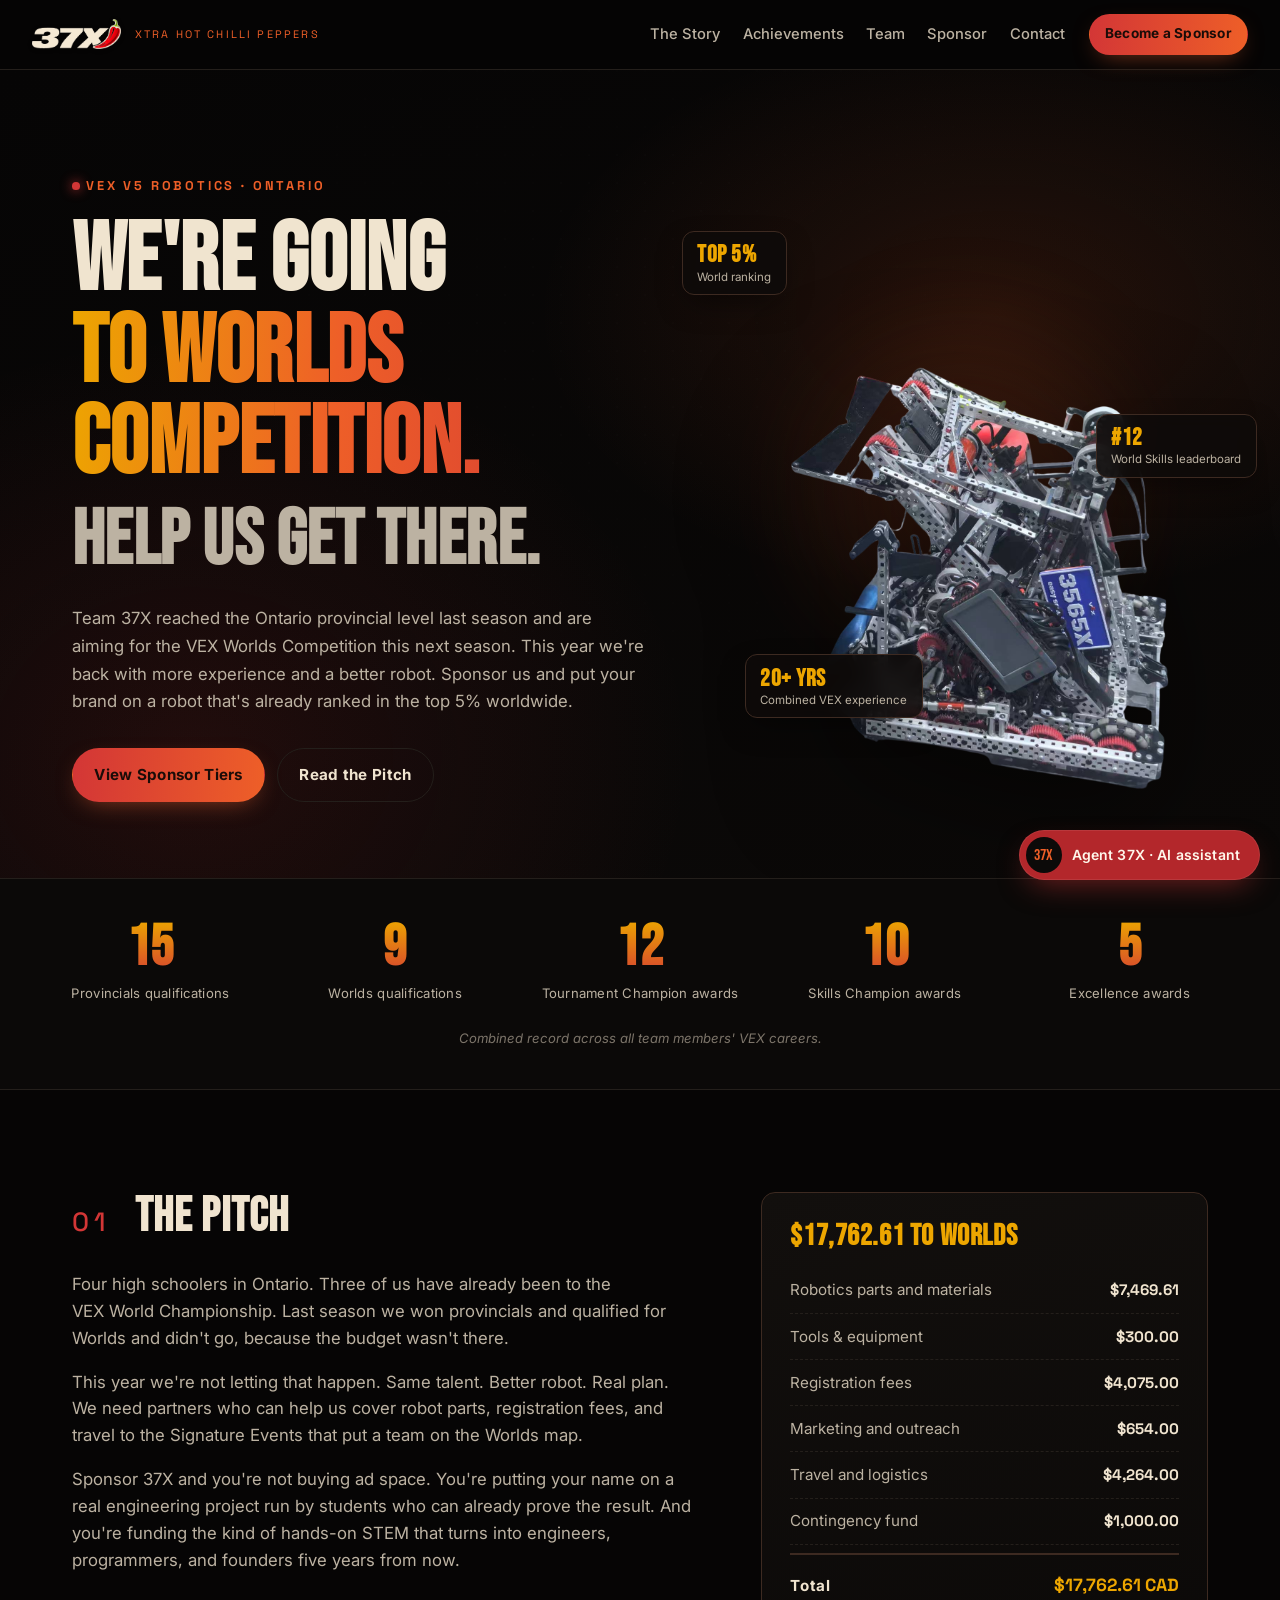
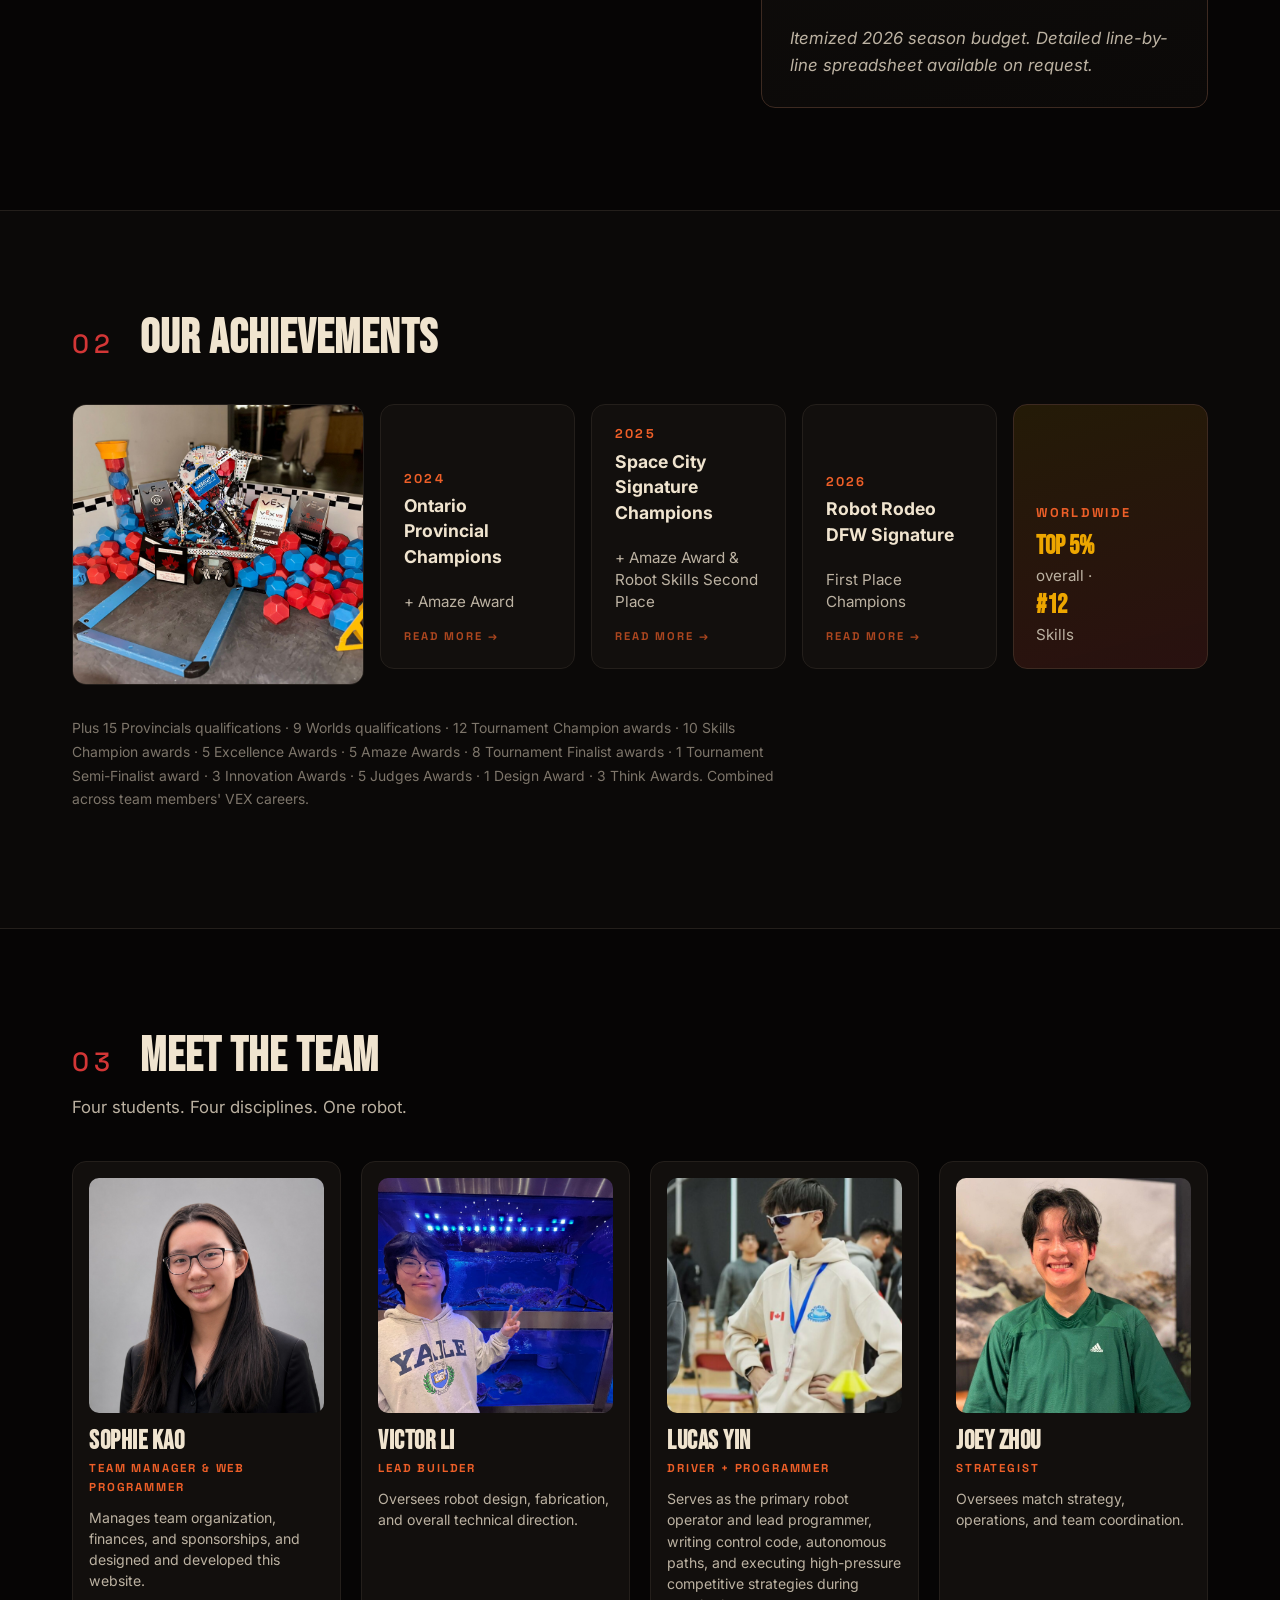
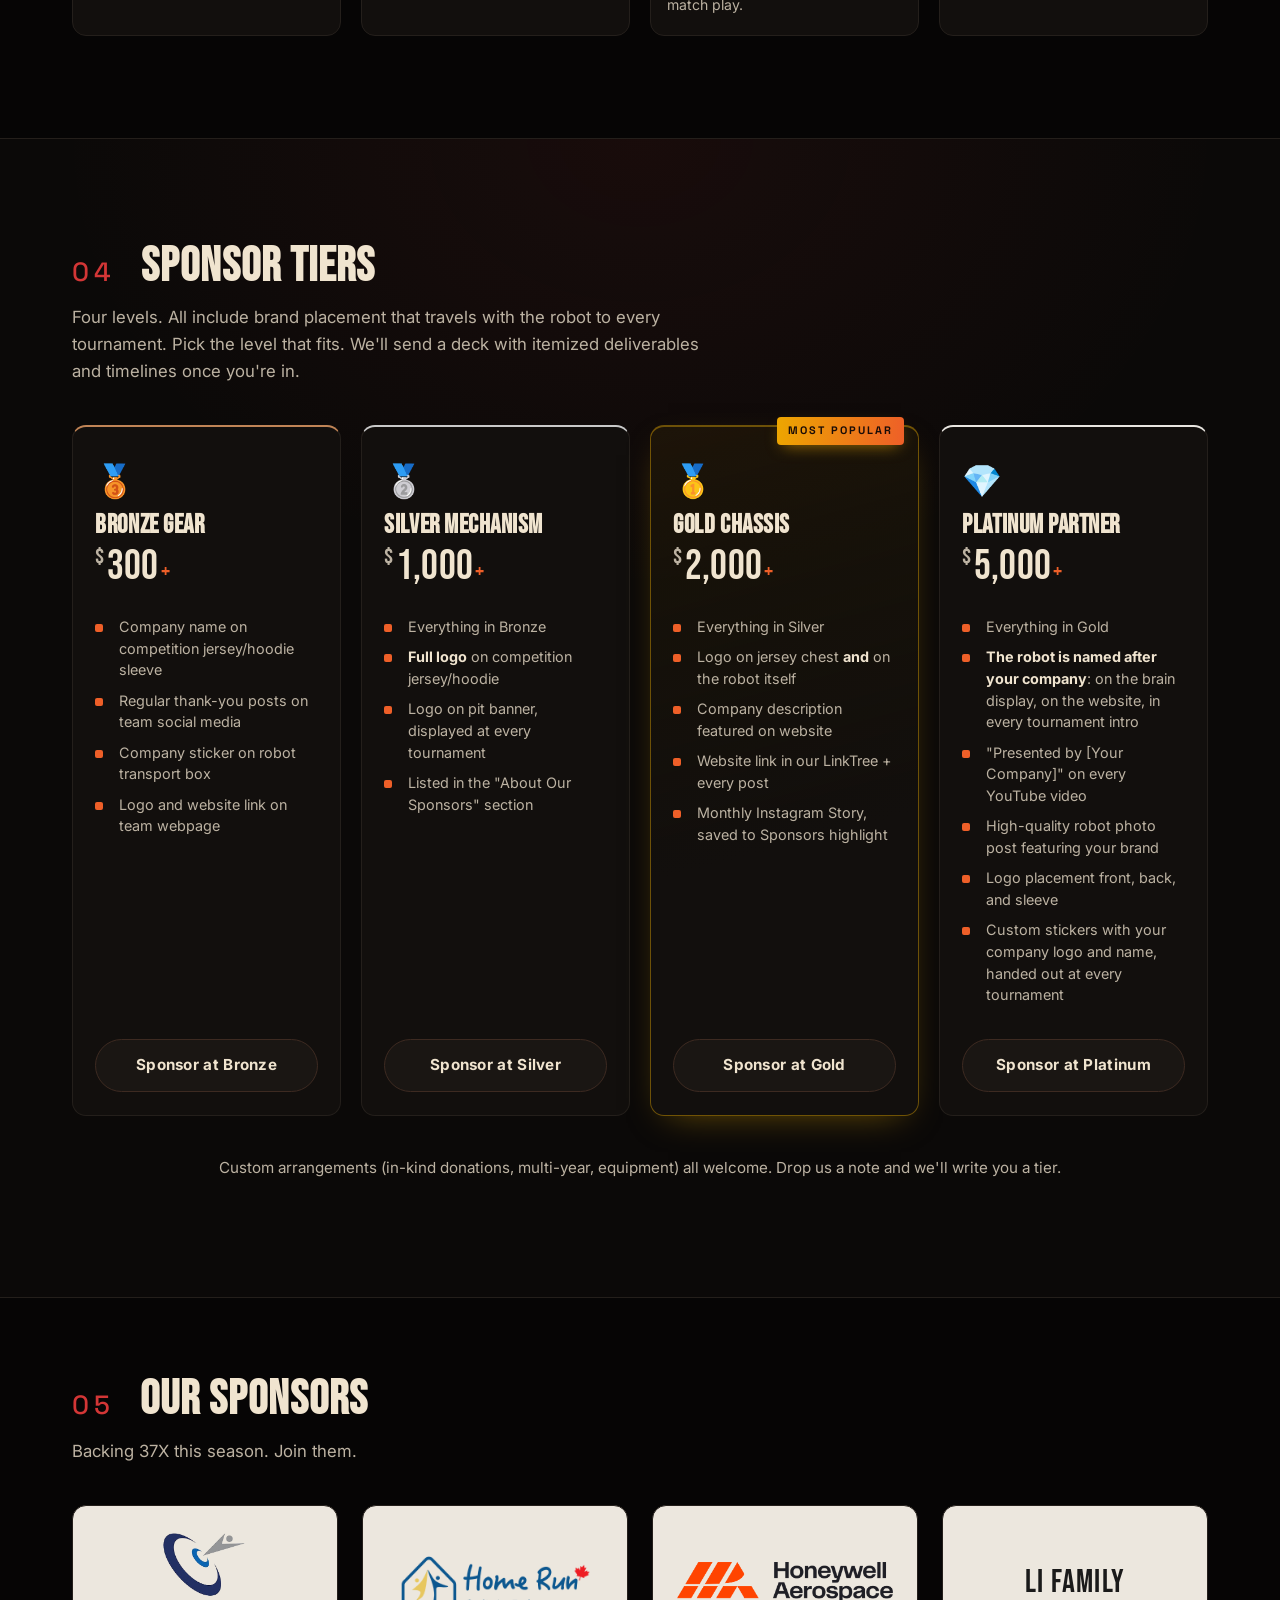
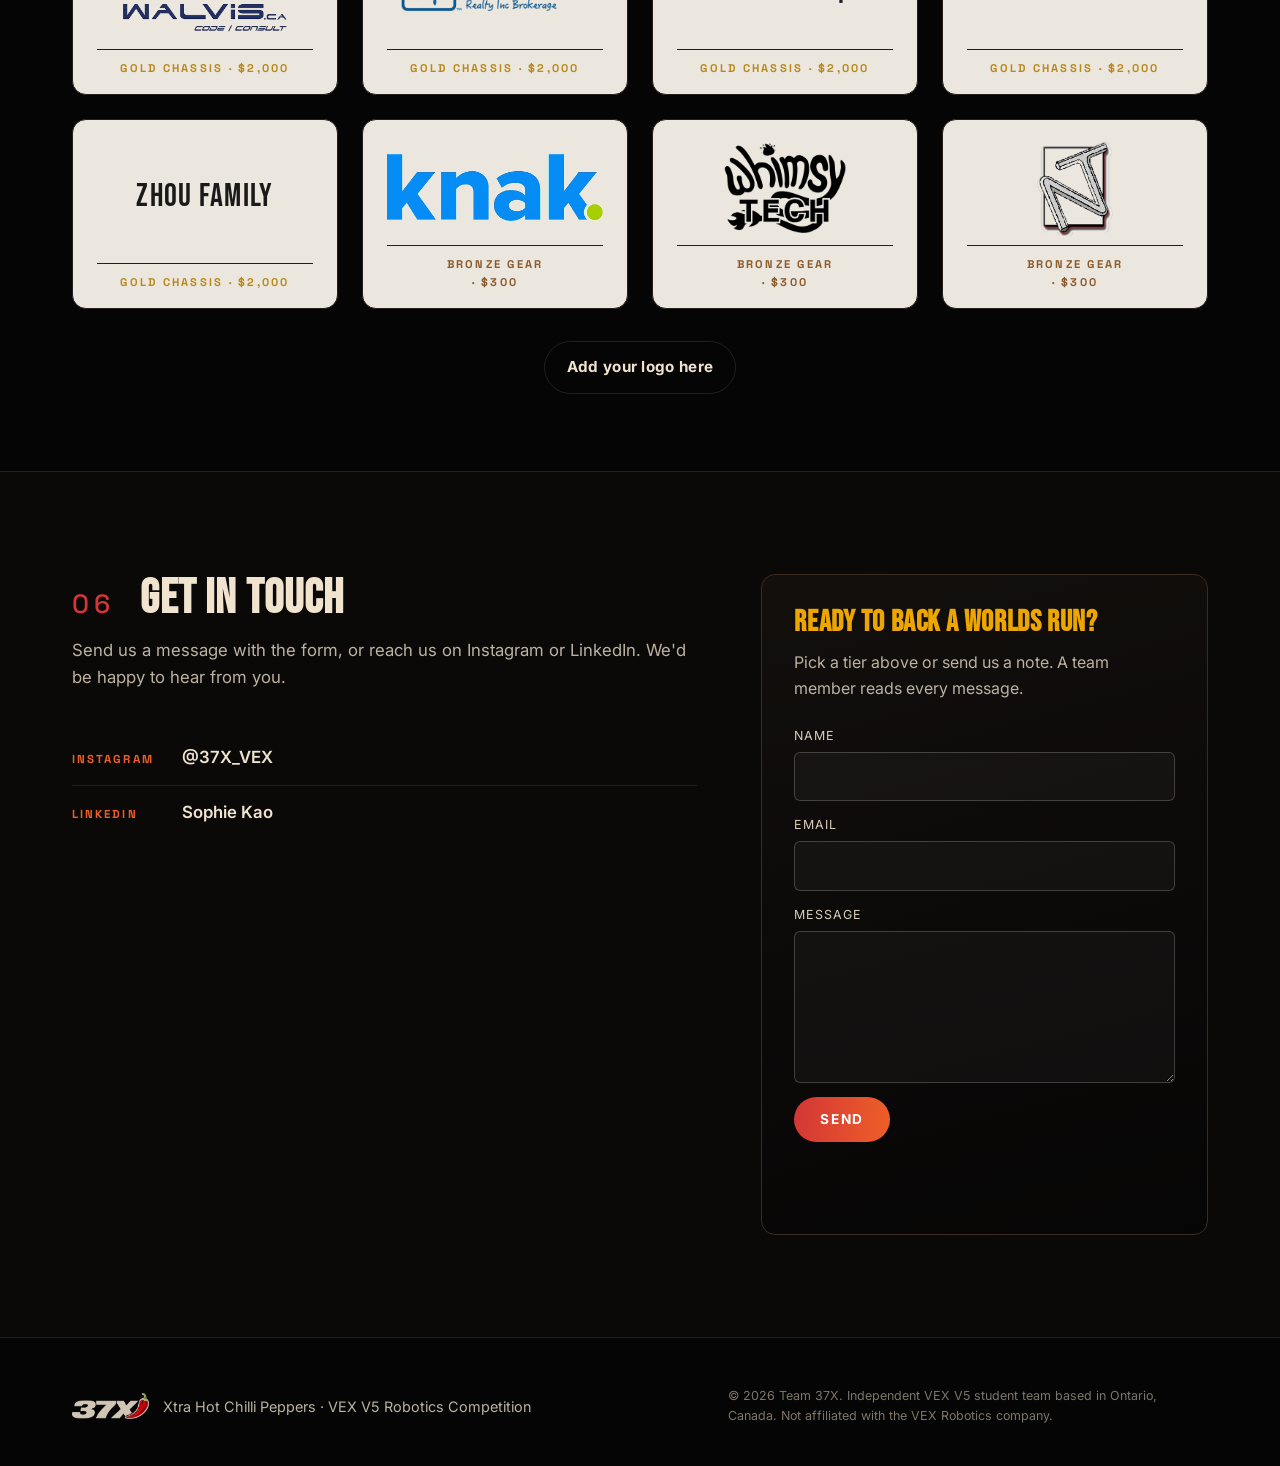
==== commit 29bdfbce: "Lucas Yin: fuller bio (live page, v2 and v3) 'Serves as the primary robot operator and lead programm" ====
--- a/index.html
+++ b/index.html
@@ -182,7 +182,7 @@
         <div class="member__photo"><img src="assets/img/team-3.png" alt="" /></div>
         <h3>Lucas Yin</h3>
         <p class="member__role">Driver + Programmer</p>
-        <p class="member__bio">Serves as the primary robot operator and lead programming.</p>
+        <p class="member__bio">Serves as the primary robot operator and lead programmer, writing control code, autonomous paths, and executing high-pressure competitive strategies during match play.</p>
       </article>
       <article class="member">
         <div class="member__photo"><img src="assets/img/team-4.jpg" alt="Joey Zhou" /></div>
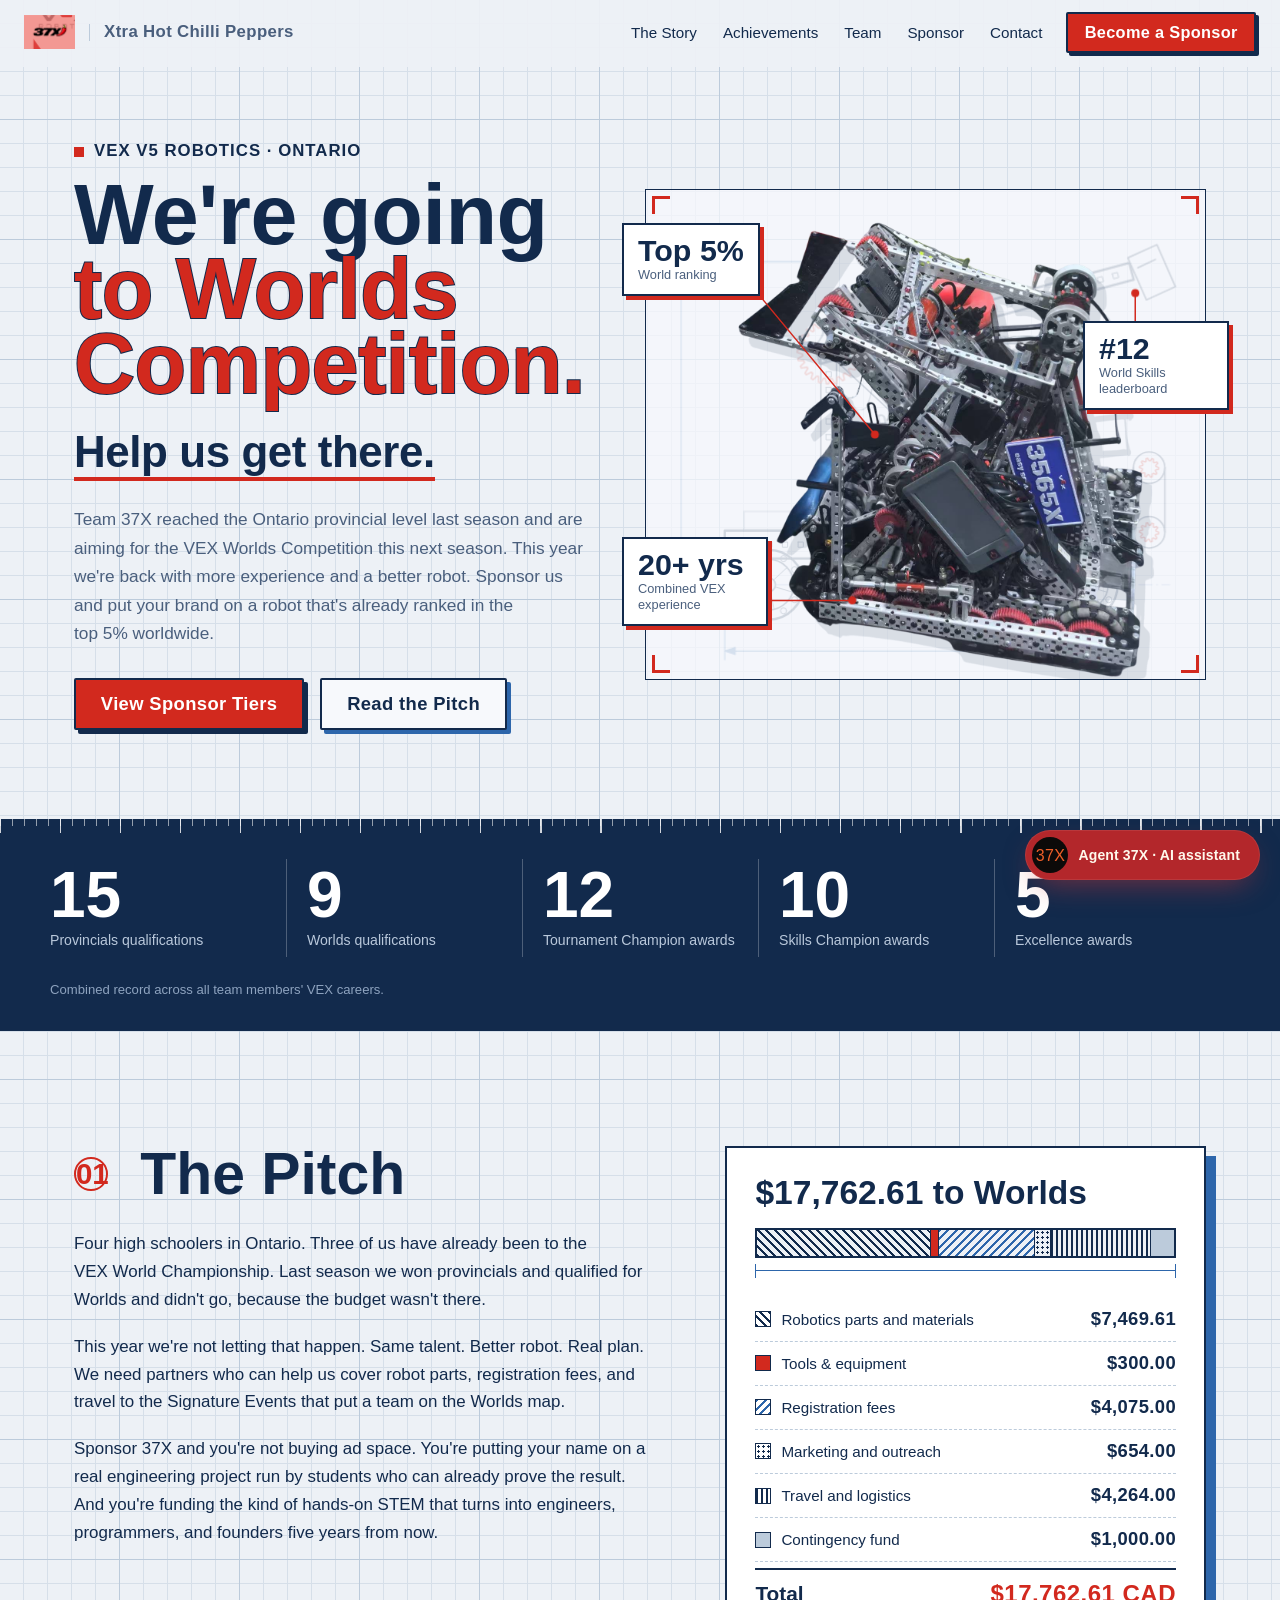
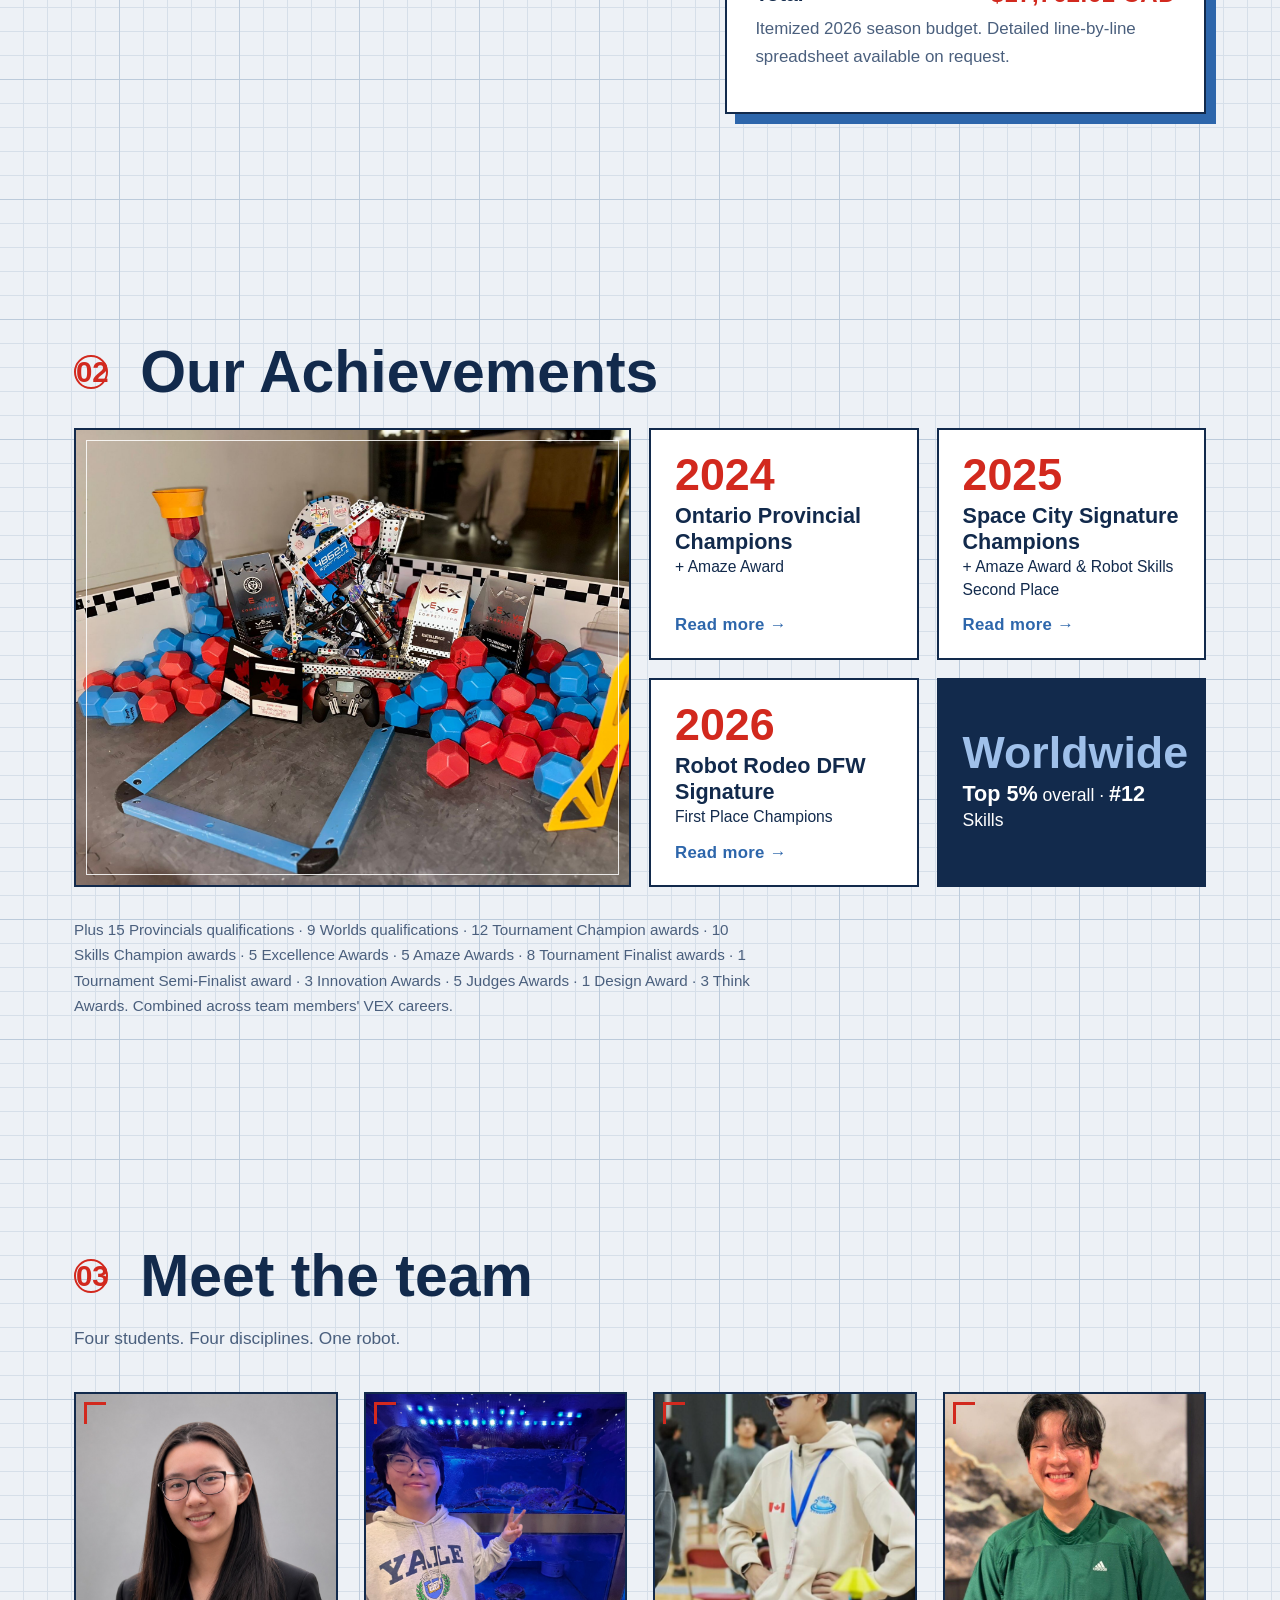
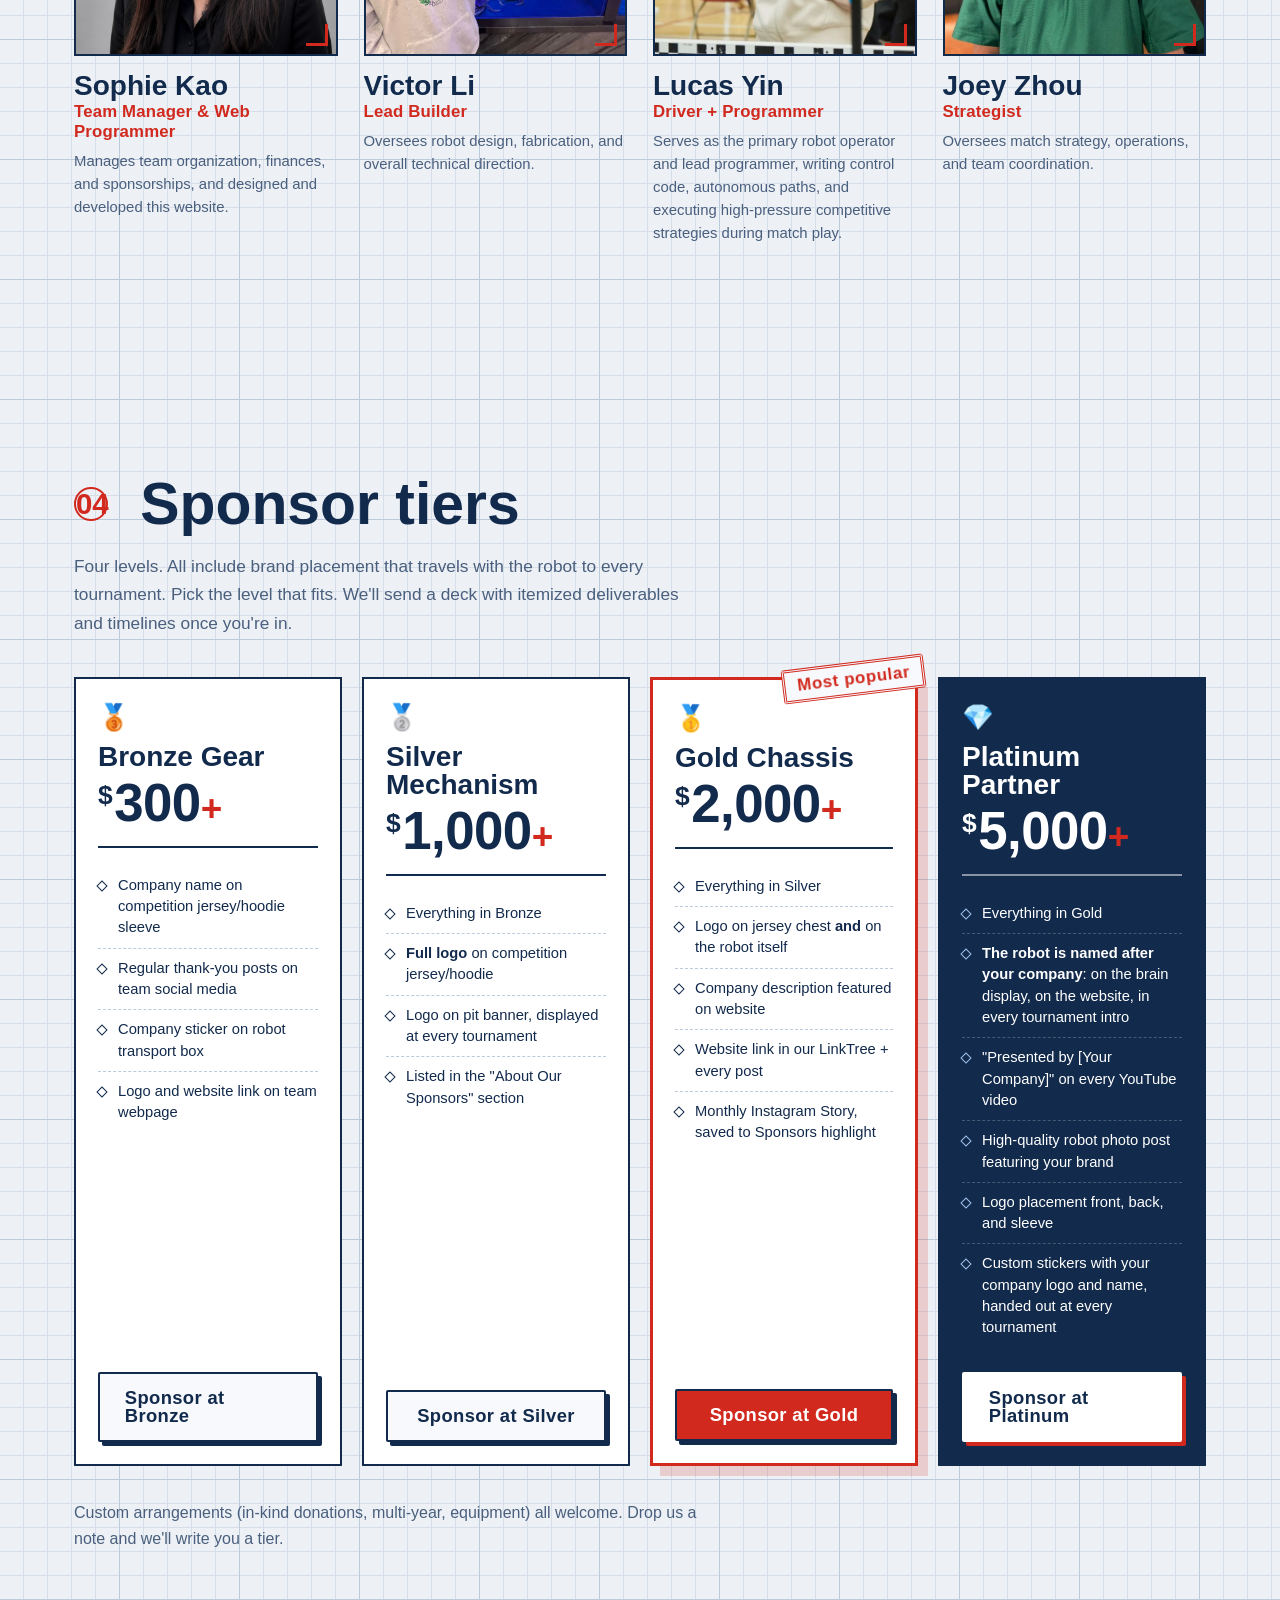
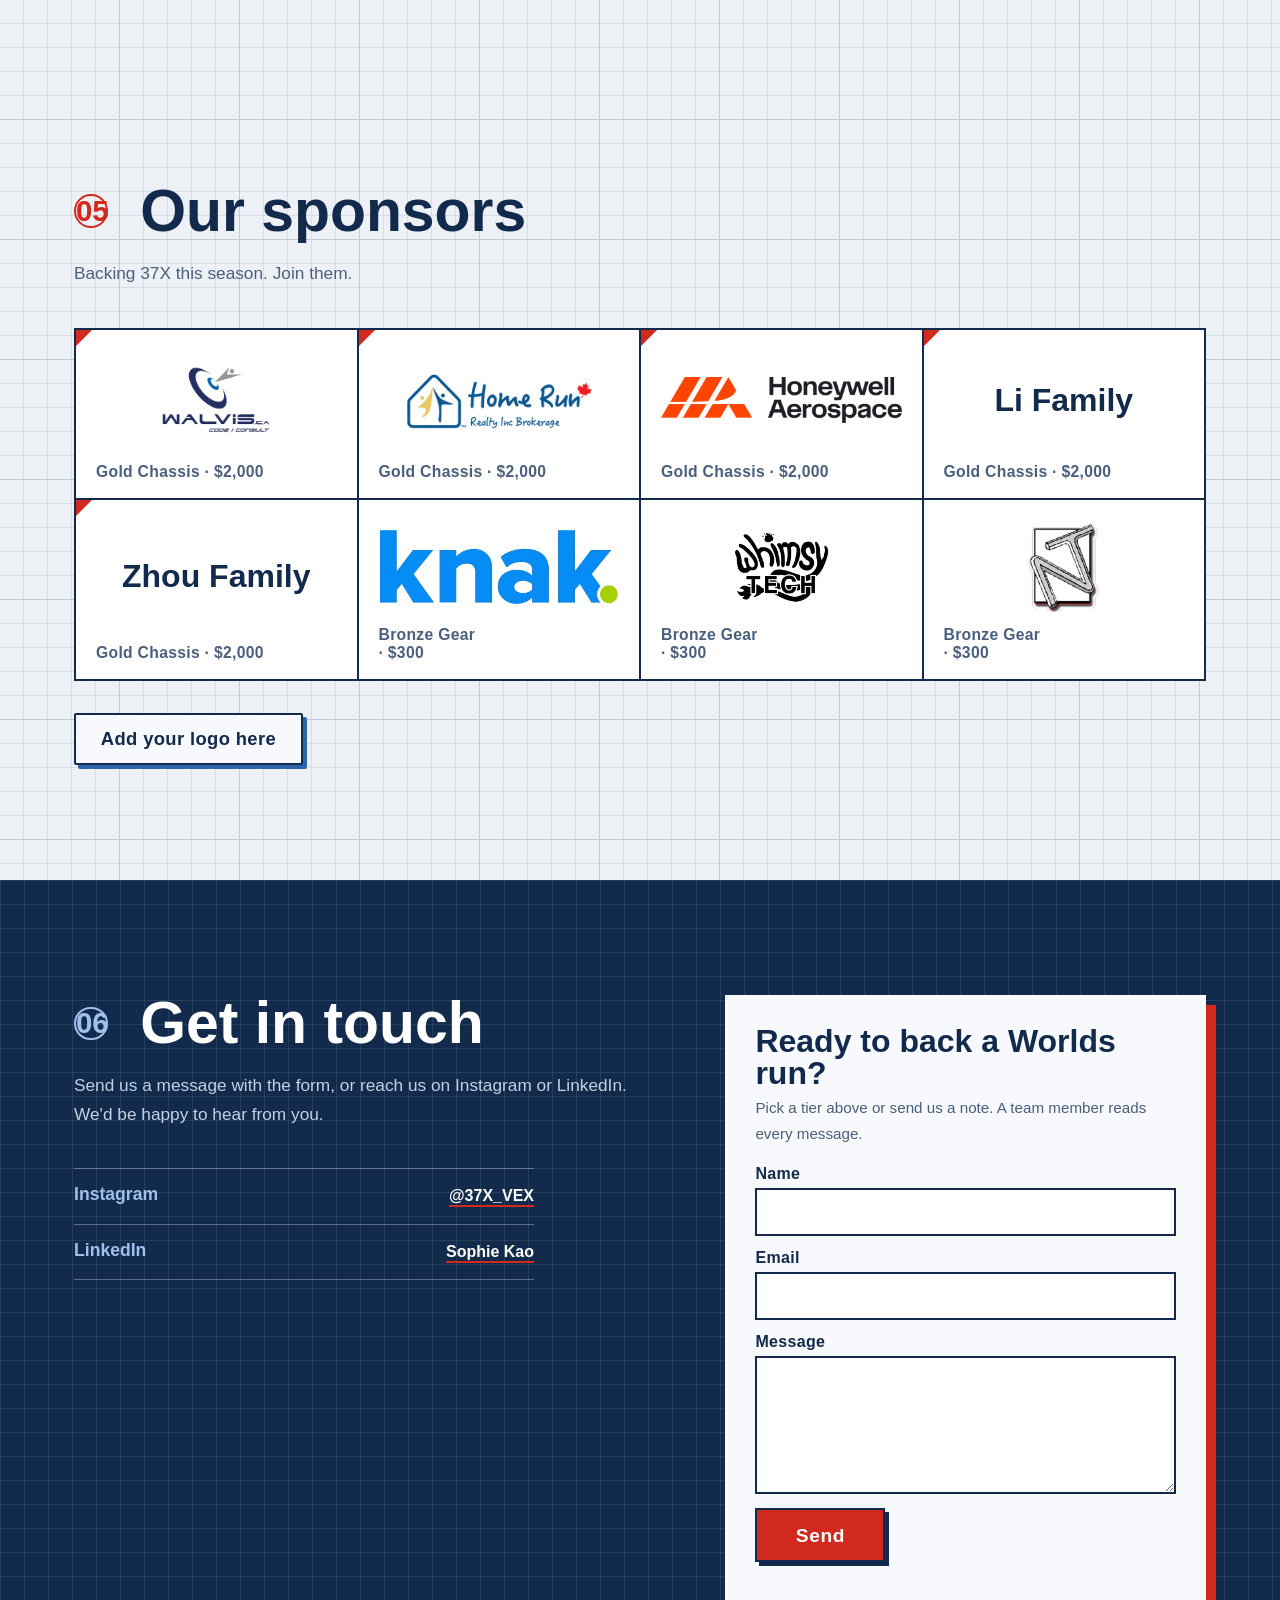
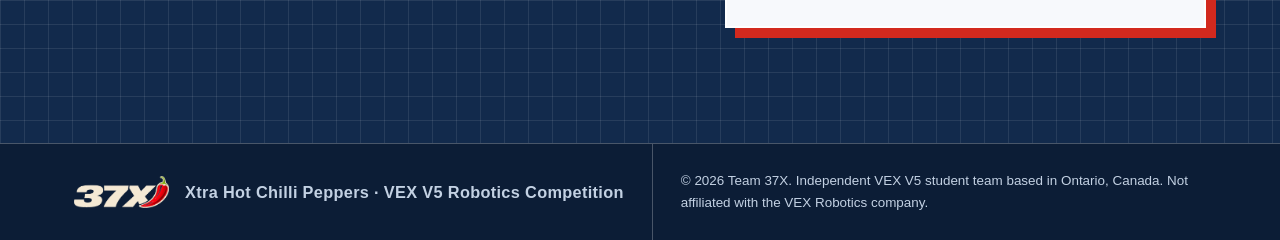
==== commit b3d053dc: "Make v3 (engineering-drawing design) the main site; keep the original at /v1/ Root index.html, css/s" ====
--- a/index.html
+++ b/index.html
@@ -5,14 +5,15 @@
   <meta name="viewport" content="width=device-width, initial-scale=1" />
   <title>Team 37X · Xtra Hot Chilli Peppers · VEX V5 Robotics</title>
   <meta name="description" content="Team 37X Xtra Hot Chilli Peppers · VEX V5 Robotics Competition team competing for the World Championship. Sponsorship opportunities for businesses who back the next generation of engineers." />
-  <meta name="theme-color" content="#060505" />
+  <meta name="theme-color" content="#edf1f6" />
+  <script>document.documentElement.classList.add('js');</script>
 
   <link rel="preconnect" href="https://fonts.googleapis.com" />
   <link rel="preconnect" href="https://fonts.gstatic.com" crossorigin />
-  <link href="https://fonts.googleapis.com/css2?family=Bebas+Neue&family=Inter:wght@400;500;600;700;800&family=Space+Grotesk:wght@500;700&display=swap" rel="stylesheet" />
+  <link href="https://fonts.googleapis.com/css2?family=Barlow+Condensed:wght@500;600;700;800&family=IBM+Plex+Sans:wght@400;500;600;700&display=swap" rel="stylesheet" />
 
   <link rel="icon" type="image/png" href="assets/img/logo-37x.png" />
-  <link rel="stylesheet" href="css/styles.css?v=3" />
+  <link rel="stylesheet" href="css/styles.css?v=10" />
 
   <!-- ── GoatCounter Web Analytics ────────────────────────────────────────
        Privacy-friendly, cookie-less pageview tracking that works on
@@ -39,7 +40,7 @@
 <!-- ── NAV ───────────────────────────────────────────────────────────────── -->
 <header class="nav" id="nav">
   <a class="nav__brand" href="#top" aria-label="Team 37X Xtra Hot Chilli Peppers, home">
-    <img src="assets/img/logo-37x-light.png" alt="Team 37X · Xtra Hot Chilli Peppers" class="nav__logo" />
+    <img src="assets/img/logo-37x.png" alt="Team 37X · Xtra Hot Chilli Peppers" class="nav__logo" />
     <span class="nav__sub">Xtra Hot Chilli Peppers</span>
   </a>
   <nav class="nav__links" aria-label="Primary">
@@ -72,7 +73,37 @@
       </div>
     </div>
     <div class="hero__art">
-      <img src="assets/img/hero-robot.png" alt="VEX V5 competition robot" class="hero__robot" />
+      <div class="vp" id="vp">
+        <span class="vp__corner vp__corner--tl" aria-hidden="true"></span><span class="vp__corner vp__corner--tr" aria-hidden="true"></span><span class="vp__corner vp__corner--bl" aria-hidden="true"></span><span class="vp__corner vp__corner--br" aria-hidden="true"></span>
+        <div class="vp__lines">
+        <svg class="cad" viewBox="0 0 640 560" aria-hidden="true" focusable="false">
+        <g class="cad__robot">
+        <g class="part part--rail-back" style="--dx:0px;--dy:-30px;--d:0.15s"><rect class="ln ln--soft" pathLength="1" x="112" y="368" width="436" height="22"/></g>
+        <g class="part part--chassis" style="--dx:0px;--dy:26px;--d:0.2s"><rect class="ln ln--bold" pathLength="1" x="90" y="390" width="460" height="32"/><path class="ln ln--fine" pathLength="1" d="M102 403h6v6h-6zM120 403h6v6h-6zM138 403h6v6h-6zM156 403h6v6h-6zM174 403h6v6h-6zM192 403h6v6h-6zM210 403h6v6h-6zM228 403h6v6h-6zM246 403h6v6h-6zM264 403h6v6h-6zM282 403h6v6h-6zM300 403h6v6h-6zM318 403h6v6h-6zM336 403h6v6h-6zM354 403h6v6h-6zM372 403h6v6h-6zM390 403h6v6h-6zM408 403h6v6h-6zM426 403h6v6h-6zM444 403h6v6h-6zM462 403h6v6h-6zM480 403h6v6h-6zM498 403h6v6h-6zM516 403h6v6h-6zM534 403h6v6h-6z"/></g>
+        <g class="part part--towers" style="--dx:0px;--dy:-44px;--d:0.35s"><rect class="ln" pathLength="1" x="200" y="176" width="18" height="214"/><path class="ln ln--fine" pathLength="1" d="M206 190h6v6h-6zM206 208h6v6h-6zM206 226h6v6h-6zM206 244h6v6h-6zM206 262h6v6h-6zM206 280h6v6h-6zM206 298h6v6h-6zM206 316h6v6h-6zM206 334h6v6h-6zM206 352h6v6h-6zM206 370h6v6h-6z"/><rect class="ln" pathLength="1" x="408" y="176" width="18" height="214"/><path class="ln ln--fine" pathLength="1" d="M414 190h6v6h-6zM414 208h6v6h-6zM414 226h6v6h-6zM414 244h6v6h-6zM414 262h6v6h-6zM414 280h6v6h-6zM414 298h6v6h-6zM414 316h6v6h-6zM414 334h6v6h-6zM414 352h6v6h-6zM414 370h6v6h-6z"/><path class="ln" pathLength="1" d="M218 196L408 372M218 372L408 196"/></g>
+        <g class="part part--wheel w0" style="--dx:-34px;--dy:74px;--d:0.45s"><circle class="ln ln--bold" pathLength="1" cx="140" cy="452" r="40"/><circle class="ln" pathLength="1" cx="140" cy="452" r="29"/><circle class="ln" pathLength="1" cx="140" cy="452" r="8"/><path class="ln ln--fine" pathLength="1" d="M147.6 454.4L167.7 460.6M141.8 459.8L146.4 480.3M134.1 457.4L118.7 471.7M132.4 449.6L112.3 443.4M138.2 444.2L133.6 423.7M145.9 446.6L161.3 432.3"/><path class="ln ln--fine" pathLength="1" d="M178 452a3.5 3.5 0 1 0 -7 0a3.5 3.5 0 1 0 7 0M173.4 469.2a3.5 3.5 0 1 0 -7 0a3.5 3.5 0 1 0 7 0M160.8 481.9a3.5 3.5 0 1 0 -7 0a3.5 3.5 0 1 0 7 0M143.5 486.5a3.5 3.5 0 1 0 -7 0a3.5 3.5 0 1 0 7 0M126.2 481.9a3.5 3.5 0 1 0 -7 0a3.5 3.5 0 1 0 7 0M113.6 469.2a3.5 3.5 0 1 0 -7 0a3.5 3.5 0 1 0 7 0M109 452a3.5 3.5 0 1 0 -7 0a3.5 3.5 0 1 0 7 0M113.6 434.8a3.5 3.5 0 1 0 -7 0a3.5 3.5 0 1 0 7 0M126.2 422.1a3.5 3.5 0 1 0 -7 0a3.5 3.5 0 1 0 7 0M143.5 417.5a3.5 3.5 0 1 0 -7 0a3.5 3.5 0 1 0 7 0M160.8 422.1a3.5 3.5 0 1 0 -7 0a3.5 3.5 0 1 0 7 0M173.4 434.8a3.5 3.5 0 1 0 -7 0a3.5 3.5 0 1 0 7 0"/></g>
+        <g class="part part--wheel w1" style="--dx:-12px;--dy:74px;--d:0.53s"><circle class="ln ln--bold" pathLength="1" cx="252" cy="452" r="40"/><circle class="ln" pathLength="1" cx="252" cy="452" r="29"/><circle class="ln" pathLength="1" cx="252" cy="452" r="8"/><path class="ln ln--fine" pathLength="1" d="M259.6 454.4L279.7 460.6M253.8 459.8L258.4 480.3M246.1 457.4L230.7 471.7M244.4 449.6L224.3 443.4M250.2 444.2L245.6 423.7M257.9 446.6L273.3 432.3"/><path class="ln ln--fine" pathLength="1" d="M290 452a3.5 3.5 0 1 0 -7 0a3.5 3.5 0 1 0 7 0M285.4 469.2a3.5 3.5 0 1 0 -7 0a3.5 3.5 0 1 0 7 0M272.8 481.9a3.5 3.5 0 1 0 -7 0a3.5 3.5 0 1 0 7 0M255.5 486.5a3.5 3.5 0 1 0 -7 0a3.5 3.5 0 1 0 7 0M238.2 481.9a3.5 3.5 0 1 0 -7 0a3.5 3.5 0 1 0 7 0M225.6 469.2a3.5 3.5 0 1 0 -7 0a3.5 3.5 0 1 0 7 0M221 452a3.5 3.5 0 1 0 -7 0a3.5 3.5 0 1 0 7 0M225.6 434.8a3.5 3.5 0 1 0 -7 0a3.5 3.5 0 1 0 7 0M238.2 422.1a3.5 3.5 0 1 0 -7 0a3.5 3.5 0 1 0 7 0M255.5 417.5a3.5 3.5 0 1 0 -7 0a3.5 3.5 0 1 0 7 0M272.8 422.1a3.5 3.5 0 1 0 -7 0a3.5 3.5 0 1 0 7 0M285.4 434.8a3.5 3.5 0 1 0 -7 0a3.5 3.5 0 1 0 7 0"/></g>
+        <g class="part part--wheel w2" style="--dx:12px;--dy:74px;--d:0.61s"><circle class="ln ln--bold" pathLength="1" cx="388" cy="452" r="40"/><circle class="ln" pathLength="1" cx="388" cy="452" r="29"/><circle class="ln" pathLength="1" cx="388" cy="452" r="8"/><path class="ln ln--fine" pathLength="1" d="M395.6 454.4L415.7 460.6M389.8 459.8L394.4 480.3M382.1 457.4L366.7 471.7M380.4 449.6L360.3 443.4M386.2 444.2L381.6 423.7M393.9 446.6L409.3 432.3"/><path class="ln ln--fine" pathLength="1" d="M426 452a3.5 3.5 0 1 0 -7 0a3.5 3.5 0 1 0 7 0M421.4 469.2a3.5 3.5 0 1 0 -7 0a3.5 3.5 0 1 0 7 0M408.8 481.9a3.5 3.5 0 1 0 -7 0a3.5 3.5 0 1 0 7 0M391.5 486.5a3.5 3.5 0 1 0 -7 0a3.5 3.5 0 1 0 7 0M374.2 481.9a3.5 3.5 0 1 0 -7 0a3.5 3.5 0 1 0 7 0M361.6 469.2a3.5 3.5 0 1 0 -7 0a3.5 3.5 0 1 0 7 0M357 452a3.5 3.5 0 1 0 -7 0a3.5 3.5 0 1 0 7 0M361.6 434.8a3.5 3.5 0 1 0 -7 0a3.5 3.5 0 1 0 7 0M374.2 422.1a3.5 3.5 0 1 0 -7 0a3.5 3.5 0 1 0 7 0M391.5 417.5a3.5 3.5 0 1 0 -7 0a3.5 3.5 0 1 0 7 0M408.8 422.1a3.5 3.5 0 1 0 -7 0a3.5 3.5 0 1 0 7 0M421.4 434.8a3.5 3.5 0 1 0 -7 0a3.5 3.5 0 1 0 7 0"/></g>
+        <g class="part part--wheel w3" style="--dx:34px;--dy:74px;--d:0.69s"><circle class="ln ln--bold" pathLength="1" cx="500" cy="452" r="40"/><circle class="ln" pathLength="1" cx="500" cy="452" r="29"/><circle class="ln" pathLength="1" cx="500" cy="452" r="8"/><path class="ln ln--fine" pathLength="1" d="M507.6 454.4L527.7 460.6M501.8 459.8L506.4 480.3M494.1 457.4L478.7 471.7M492.4 449.6L472.3 443.4M498.2 444.2L493.6 423.7M505.9 446.6L521.3 432.3"/><path class="ln ln--fine" pathLength="1" d="M538 452a3.5 3.5 0 1 0 -7 0a3.5 3.5 0 1 0 7 0M533.4 469.2a3.5 3.5 0 1 0 -7 0a3.5 3.5 0 1 0 7 0M520.8 481.9a3.5 3.5 0 1 0 -7 0a3.5 3.5 0 1 0 7 0M503.5 486.5a3.5 3.5 0 1 0 -7 0a3.5 3.5 0 1 0 7 0M486.2 481.9a3.5 3.5 0 1 0 -7 0a3.5 3.5 0 1 0 7 0M473.6 469.2a3.5 3.5 0 1 0 -7 0a3.5 3.5 0 1 0 7 0M469 452a3.5 3.5 0 1 0 -7 0a3.5 3.5 0 1 0 7 0M473.6 434.8a3.5 3.5 0 1 0 -7 0a3.5 3.5 0 1 0 7 0M486.2 422.1a3.5 3.5 0 1 0 -7 0a3.5 3.5 0 1 0 7 0M503.5 417.5a3.5 3.5 0 1 0 -7 0a3.5 3.5 0 1 0 7 0M520.8 422.1a3.5 3.5 0 1 0 -7 0a3.5 3.5 0 1 0 7 0M533.4 434.8a3.5 3.5 0 1 0 -7 0a3.5 3.5 0 1 0 7 0"/></g>
+        <g class="part part--arm" style="--dx:70px;--dy:-86px;--d:0.7s"><g transform="rotate(-15 209 186)"><rect class="ln ln--bold" pathLength="1" x="196" y="176" width="372" height="20"/><path class="ln ln--fine" pathLength="1" d="M222 183h6v6h-6zM240 183h6v6h-6zM258 183h6v6h-6zM276 183h6v6h-6zM294 183h6v6h-6zM312 183h6v6h-6zM330 183h6v6h-6zM348 183h6v6h-6zM366 183h6v6h-6zM384 183h6v6h-6zM402 183h6v6h-6zM420 183h6v6h-6zM438 183h6v6h-6zM456 183h6v6h-6zM474 183h6v6h-6zM492 183h6v6h-6zM510 183h6v6h-6zM528 183h6v6h-6zM546 183h6v6h-6z"/><path class="ln" pathLength="1" d="M568 170l36 -6l8 52l-36 6zM576 184l22 -4"/></g><path class="ln ln--red" pathLength="1" d="M245 186L244.9 188.4L238.7 189.9L238.4 191.9L243.8 195.3L243.1 197.6L236.7 197.5L235.9 199.3L240.2 204L238.9 206L232.8 204.3L231.6 205.8L234.5 211.5L232.7 213.1L227.3 209.8L225.7 210.9L227 217.2L224.9 218.3L220.5 213.7L218.6 214.4L218.3 220.8L216 221.3L212.9 215.7L211 215.9L209 222L206.6 221.9L205.1 215.7L203.1 215.4L199.7 220.8L197.4 220.1L197.5 213.7L195.7 212.9L191 217.2L189 215.9L190.7 209.8L189.2 208.6L183.5 211.5L181.9 209.7L185.2 204.3L184.1 202.7L177.8 204L176.7 201.9L181.3 197.5L180.6 195.6L174.2 195.3L173.7 193L179.3 189.9L179.1 188L173 186L173.1 183.6L179.3 182.1L179.6 180.1L174.2 176.7L174.9 174.4L181.3 174.5L182.1 172.7L177.8 168L179.1 166L185.2 167.7L186.4 166.2L183.5 160.5L185.3 158.9L190.7 162.2L192.3 161.1L191 154.8L193.1 153.7L197.5 158.3L199.4 157.6L199.7 151.2L202 150.7L205.1 156.3L207 156.1L209 150L211.4 150.1L212.9 156.3L214.9 156.6L218.3 151.2L220.6 151.9L220.5 158.3L222.3 159.1L227 154.8L229 156.1L227.3 162.2L228.8 163.4L234.5 160.5L236.1 162.3L232.8 167.7L233.9 169.3L240.2 168L241.3 170.1L236.7 174.5L237.4 176.4L243.8 176.7L244.3 179L238.7 182.1L238.9 184Z"/><circle class="ln" pathLength="1" cx="209" cy="186" r="10"/></g>
+        <g class="part part--brain" style="--dx:-170px;--dy:-50px;--d:0.9s"><rect class="ln ln--bold" pathLength="1" x="250" y="268" width="128" height="86" rx="6"/><rect class="ln" pathLength="1" x="262" y="280" width="90" height="62" rx="2"/><circle class="ln" pathLength="1" cx="365" cy="311" r="5"/></g>
+        <g class="part part--battery" style="--dx:-120px;--dy:40px;--d:1.0s"><rect class="ln" pathLength="1" x="250" y="362" width="100" height="26" rx="3"/><path class="ln ln--fine" pathLength="1" d="M262 375h76"/></g>
+        <g class="part part--intake" style="--dx:96px;--dy:-10px;--d:1.05s"><circle class="ln" pathLength="1" cx="576" cy="318" r="18"/><circle class="ln" pathLength="1" cx="576" cy="392" r="18"/><path class="ln" pathLength="1" d="M594 318V392M558 318V392"/><path class="ln ln--red" pathLength="1" d="M587 318L586.9 319.7L583.6 320.5L583.1 321.6L584.9 324.5L583.8 325.8L580.7 324.5L579.6 325.1L579.4 328.5L577.7 328.9L576 326L574.7 325.9L572.6 328.5L571 327.8L571.3 324.5L570.3 323.7L567.1 324.5L566.2 323L568.4 320.5L568.1 319.3L565 318L565.1 316.3L568.4 315.5L568.9 314.4L567.1 311.5L568.2 310.2L571.3 311.5L572.4 310.9L572.6 307.5L574.3 307.1L576 310L577.3 310.1L579.4 307.5L581 308.2L580.7 311.5L581.7 312.3L584.9 311.5L585.8 313L583.6 315.5L583.9 316.7Z"/><path class="ln ln--red" pathLength="1" d="M587 392L586.9 393.7L583.6 394.5L583.1 395.6L584.9 398.5L583.8 399.8L580.7 398.5L579.6 399.1L579.4 402.5L577.7 402.9L576 400L574.7 399.9L572.6 402.5L571 401.8L571.3 398.5L570.3 397.7L567.1 398.5L566.2 397L568.4 394.5L568.1 393.3L565 392L565.1 390.3L568.4 389.5L568.9 388.4L567.1 385.5L568.2 384.2L571.3 385.5L572.4 384.9L572.6 381.5L574.3 381.1L576 384L577.3 384.1L579.4 381.5L581 382.2L580.7 385.5L581.7 386.3L584.9 385.5L585.8 387L583.6 389.5L583.9 390.7Z"/><path class="ln ln--fine" pathLength="1" d="M550 330L426 356M550 382L426 372"/></g>
+        </g>
+        <g class="dims">
+        <path class="cl" d="M70 452H600"/>
+        <path class="ln ln--dim" pathLength="1" d="M90 496V538M550 496V538M90 528H550"/>
+        <path class="ln ln--dim" pathLength="1" d="M90 528l12 -4v8zM550 528l-12 -4v8z"/>
+        <path class="ln ln--dim" pathLength="1" d="M84 492H30M190 82H30M40 492V82"/>
+        <path class="ln ln--dim" pathLength="1" d="M40 82l-4 12h8zM40 492l-4 -12h8z"/>
+        </g>
+        </svg>
+        </div>
+        <div class="vp__render"><img src="assets/img/hero-robot.png" alt="VEX V5 competition robot" class="hero__robot" /><span class="vp__scan" aria-hidden="true"></span></div>
+        <div class="vp__lens" aria-hidden="true"></div>
+        <span class="vp__x" aria-hidden="true"></span><span class="vp__y" aria-hidden="true"></span>
+        <svg class="vp__leaders" viewBox="0 0 640 560" aria-hidden="true" focusable="false"><path pathLength="1" d="M168 150L262 280"/><path pathLength="1" d="M560 214L560 120"/><path pathLength="1" d="M112 346L136 418"/><circle cx="262" cy="280" r="4"/><circle cx="560" cy="120" r="4"/><circle cx="136" cy="418" r="4"/></svg>
+      </div>
       <div class="hero__chip hero__chip--1"><b>Top 5%</b><span>World ranking</span></div>
       <div class="hero__chip hero__chip--2"><b>#12</b><span>World Skills leaderboard</span></div>
       <div class="hero__chip hero__chip--3"><b>20+ yrs</b><span>Combined VEX experience</span></div>
@@ -416,7 +447,7 @@
   <div class="modal__body"></div>
 </dialog>
 
-<script src="js/app.js?v=2" defer></script>
+<script src="js/app.js?v=10" defer></script>
 <!-- Agent 37X: AI chat assistant (answers from this site; handler on walvis.ca). Remove this line to turn it off. -->
 <script src="assets/agent-37x/agent-37x.js?v=1" defer></script>
 </body>
--- a/css/styles.css
+++ b/css/styles.css
@@ -1,956 +1,511 @@
-/* ─────────────────────────────────────────────────────────────────────────
-   Team 37X — Xtra Hot Chilli Peppers
-   Single-file stylesheet. No build step.
-   ──────────────────────────────────────────────────────────────────────── */
+/* Team 37X, v3 redesign (2026-10-18): the engineering drawing.
+   The page is a drawing sheet: drafting-paper grid, navy ink line work,
+   chili-red redline markup. One orchestrated moment in the hero: the robot
+   is drawn as exploded line art, assembles, gets dimensioned, then a scan
+   line renders it into the real photo. Everything else stays quiet.
+   All motion is transform / opacity / stroke-dashoffset / clip-path and is
+   switched off under prefers-reduced-motion. --------------------------- */
 
 :root {
-  /* palette */
-  --bg:          #060505;
-  --bg-soft:     #0b0908;
-  --surface:     #120f0d;
-  --surface-2:   #1a1613;
-  --border:      #241f1b;
-  --border-hot:  #3d2a21;
-
-  --pepper:      #d33636;   /* primary chili red */
-  --pepper-deep: #991d24;
-  --hot:         #ee5f28;   /* heat orange */
-  --heat:        #eda600;   /* heat yellow */
-  --cream:       #f0e4cf;   /* warm off-white */
-  --cream-dim:   #bcb2a2;
-  --muted:       #7d756a;
-
-  --bronze:      #c08456;
-  --silver:      #c9c9c9;
-  --gold:        #f4b400;
-  --platinum:    #e9e6e1;
-
-  /* type */
-  --font-display: 'Bebas Neue', 'Inter', system-ui, sans-serif;
-  --font-body:    'Inter', system-ui, -apple-system, sans-serif;
-  --font-mono:    'Space Grotesk', ui-monospace, SFMono-Regular, monospace;
-
-  /* sizes */
-  --w-max:       1200px;
-  --pad:         clamp(1.25rem, 4vw, 2rem);
-  --r:           14px;
-}
-
-/* ── reset ─────────────────────────────────────────────────────────────── */
+  --paper: #edf1f6;
+  --paper-2: #f7f9fc;
+  --grid: #d6dfe9;
+  --grid-major: #bccbdb;
+  --ink: #122a4c;
+  --ink-2: #0c1d36;
+  --ink-dim: #4a5f7d;
+  --line: #2d66ab;
+  --red: #d2291e;
+  --red-dark: #a91c13;
+  --white: #ffffff;
+  --pepper: #d2291e; /* the form's inline --cf-accent references this */
+
+  --display: 'Barlow Condensed', 'Arial Narrow', sans-serif;
+  --text: 'IBM Plex Sans', -apple-system, 'Helvetica Neue', Arial, sans-serif;
+
+  --ease-out: cubic-bezier(.22, 1, .36, 1);
+  --ease-io: cubic-bezier(.7, 0, .2, 1);
+  --gutter: 24px;
+  --max: 1180px;
+}
+
 *, *::before, *::after { box-sizing: border-box; }
-html { scroll-behavior: smooth; }
+html { scroll-behavior: smooth; scroll-padding-top: 76px; overflow-x: clip; }
 body {
   margin: 0;
-  background: var(--bg);
-  color: var(--cream);
-  font-family: var(--font-body);
-  font-size: 16px;
-  line-height: 1.6;
+  font: 400 1rem/1.65 var(--text);
+  color: var(--ink);
+  background-color: var(--paper);
+  background-image:
+    linear-gradient(var(--grid-major) 1px, transparent 1px),
+    linear-gradient(90deg, var(--grid-major) 1px, transparent 1px),
+    linear-gradient(var(--grid) 1px, transparent 1px),
+    linear-gradient(90deg, var(--grid) 1px, transparent 1px);
+  background-size: 120px 120px, 120px 120px, 24px 24px, 24px 24px;
+  background-position: -1px -1px;
   -webkit-font-smoothing: antialiased;
-  text-rendering: optimizeLegibility;
+  -webkit-tap-highlight-color: transparent;
+  overflow-x: clip;
 }
 img { max-width: 100%; display: block; }
-a { color: var(--cream); text-decoration: none; }
-ul { padding: 0; margin: 0; list-style: none; }
-h1, h2, h3 { margin: 0 0 .5em; line-height: 1.05; font-family: var(--font-display); letter-spacing: 0.01em; }
-
-/* ── shared layout ─────────────────────────────────────────────────────── */
-.container { width: 100%; max-width: var(--w-max); margin: 0 auto; padding: 0 var(--pad); }
-.two-col {
-  display: grid;
-  grid-template-columns: 1.4fr 1fr;
-  gap: clamp(2rem, 5vw, 4rem);
-  align-items: start;
-}
-@media (max-width: 820px) {
-  .two-col { grid-template-columns: 1fr; }
-}
-
-.section-title {
-  font-family: var(--font-display);
-  font-size: clamp(2rem, 4.5vw, 3rem);
-  letter-spacing: 0.02em;
-  margin: 0 0 .25em;
-  display: inline-flex;
-  align-items: baseline;
-  gap: .35em;
-  color: var(--cream);
-}
-.section-title__num {
-  font-family: var(--font-mono);
-  font-size: .55em;
-  font-weight: 500;
-  color: var(--pepper);
-  letter-spacing: 0.18em;
-}
-.section-lede {
-  color: var(--cream-dim);
-  font-size: 1.05rem;
-  max-width: 60ch;
-  margin: 0 0 2.5rem;
-}
-
-/* ── kicker label ──────────────────────────────────────────────────────── */
-.kicker {
-  display: inline-flex;
-  align-items: center;
-  gap: .5em;
-  font-family: var(--font-mono);
-  font-size: .8rem;
-  font-weight: 700;
-  letter-spacing: 0.22em;
-  color: var(--hot);
-  text-transform: uppercase;
-  margin: 0 0 1.25rem;
-}
-.dot {
-  width: .6em; height: .6em; border-radius: 50%;
-  background: var(--pepper);
-  box-shadow: 0 0 12px var(--pepper);
-}
-
-/* ── buttons ───────────────────────────────────────────────────────────── */
+a { color: inherit; }
+b { font-weight: 700; }
+:focus-visible { outline: 3px solid var(--line); outline-offset: 3px; }
+
+.container { width: 100%; max-width: var(--max); margin: 0 auto; padding: 0 var(--gutter); }
+.two-col { display: grid; grid-template-columns: 1.1fr .9fr; gap: clamp(32px, 5vw, 72px); align-items: start; }
+
+/* ── buttons ─────────────────────────────────────────────────────────── */
 .btn {
-  display: inline-flex;
-  align-items: center;
-  justify-content: center;
-  gap: .5em;
-  padding: .9em 1.4em;
-  border-radius: 999px;
-  font-family: var(--font-body);
-  font-weight: 700;
-  font-size: .95rem;
-  letter-spacing: 0.02em;
-  border: 1px solid transparent;
-  cursor: pointer;
-  transition: transform .15s ease, background .2s ease, border-color .2s ease, box-shadow .2s ease;
-  text-decoration: none;
-  white-space: nowrap;
-}
-.btn:hover { transform: translateY(-1px); }
-.btn--primary {
-  background: linear-gradient(95deg, var(--pepper) 0%, var(--hot) 100%);
-  color: #1a0c08;
-  box-shadow: 0 8px 24px -10px rgba(255, 107, 53, .55);
-}
-.btn--primary:hover {
-  box-shadow: 0 14px 30px -10px rgba(255, 107, 53, .75);
-}
-.btn--ghost {
-  background: transparent;
-  color: var(--cream);
-  border-color: var(--border);
-}
-.btn--ghost:hover { border-color: var(--pepper); color: var(--pepper); }
-.btn--tier {
-  width: 100%;
-  margin-top: 1.25rem;
-  background: var(--surface-2);
-  color: var(--cream);
-  border: 1px solid var(--border-hot);
-}
-.tier:hover .btn--tier { background: var(--pepper); color: #1a0c08; border-color: var(--pepper); }
-
-/* ── nav ───────────────────────────────────────────────────────────────── */
+  display: inline-flex; align-items: center; justify-content: center;
+  font: 700 1.15rem/1 var(--display); letter-spacing: .02em;
+  padding: .8em 1.35em; text-decoration: none; cursor: pointer;
+  border: 2px solid var(--ink); border-radius: 2px;
+  box-shadow: 4px 4px 0 var(--ink);
+  transition: transform .18s var(--ease-out), box-shadow .18s var(--ease-out), background-color .18s, color .18s;
+  user-select: none;
+}
+.btn--primary { background: var(--red); color: var(--white); }
+.btn--ghost { background: var(--paper-2); color: var(--ink); box-shadow: 4px 4px 0 var(--line); }
+@media (hover: hover) {
+  .btn:hover { transform: translate(-2px, -2px); box-shadow: 6px 6px 0 var(--ink); }
+  .btn--ghost:hover { box-shadow: 6px 6px 0 var(--line); }
+}
+.btn:active { transform: translate(3px, 3px); box-shadow: 1px 1px 0 var(--ink); }
+
+/* ── nav ─────────────────────────────────────────────────────────────── */
 .nav {
   position: sticky; top: 0; z-index: 50;
-  display: flex; align-items: center;
-  gap: 1.5rem;
-  padding: .85rem var(--pad);
-  background: rgba(6, 5, 5, 0.86);
-  backdrop-filter: saturate(140%) blur(10px);
-  -webkit-backdrop-filter: saturate(140%) blur(10px);
-  border-bottom: 1px solid var(--border);
-}
-.nav__brand { display: flex; align-items: center; gap: .85rem; min-width: 0; }
-/* Logo is 3:1 ratio with transparent background; the "light" variant has the
-   "37X" wordmark recoloured to cream so it reads on the dark nav. */
-.nav__logo {
-  height: 30px; width: auto;
-  filter: drop-shadow(0 1px 2px rgba(0, 0, 0, 0.45));
-  flex: none;
-}
-.nav__sub {
-  font-family: var(--font-mono);
-  font-size: .68rem;
-  letter-spacing: 0.2em;
-  color: var(--hot);
-  text-transform: uppercase;
-  white-space: nowrap;
-}
-@media (max-width: 540px) { .nav__sub { display: none; } }
-.nav__links { margin-left: auto; display: flex; gap: 1.4rem; }
-.nav__links a { color: var(--cream-dim); font-size: .92rem; font-weight: 500; }
-.nav__links a:hover { color: var(--cream); }
-.nav__cta { padding: .65em 1.1em; font-size: .85rem; }
-@media (max-width: 820px) {
+  display: flex; align-items: center; gap: 24px;
+  padding: 12px var(--gutter);
+  background: rgba(237, 241, 246, .94);
+  border-bottom: 2px solid transparent;
+  transition: border-color .25s, background-color .25s;
+}
+.nav.is-scrolled { border-bottom-color: var(--ink); background: rgba(247, 249, 252, .97); }
+.nav__brand { display: flex; align-items: center; gap: 14px; text-decoration: none; }
+.nav__logo { height: 34px; width: auto; }
+.nav__sub { font: 600 1.05rem/1 var(--display); color: var(--ink-dim); letter-spacing: .02em; padding-left: 14px; border-left: 1.5px solid var(--grid-major); }
+.nav__links { margin-left: auto; display: flex; gap: 26px; }
+.nav__links a { font-weight: 500; font-size: .95rem; text-decoration: none; padding: 6px 0; background: linear-gradient(var(--red), var(--red)) left bottom / 0 2px no-repeat; transition: background-size .25s var(--ease-out); }
+@media (hover: hover) { .nav__links a:hover { background-size: 100% 2px; } }
+.nav__cta { padding: .62em 1em; font-size: 1.02rem; box-shadow: 3px 3px 0 var(--ink); }
+
+/* ── hero ────────────────────────────────────────────────────────────── */
+.hero { position: relative; padding: clamp(36px, 6vw, 72px) 0 clamp(48px, 7vw, 96px); }
+.hero__bg { display: none; }
+.hero__inner {
+  max-width: var(--max); margin: 0 auto; padding: 0 var(--gutter);
+  display: grid; grid-template-columns: minmax(0, 1fr) minmax(0, 1.08fr); gap: clamp(28px, 4vw, 64px); align-items: center;
+}
+.kicker { display: inline-flex; align-items: center; gap: 10px; margin: 0 0 18px; font: 700 1.05rem/1 var(--display); letter-spacing: .06em; color: var(--ink); }
+.kicker .dot { width: 10px; height: 10px; background: var(--red); }
+.hero h1 {
+  margin: 0 0 24px; font: 800 clamp(3.1rem, 6.6vw, 6.4rem)/.88 var(--display);
+  letter-spacing: -.005em; color: var(--ink);
+}
+/* the second line is drawn as an outline, then filled in red as the robot renders */
+.hero__hot {
+  color: var(--red);
+  -webkit-text-stroke: 2px var(--ink);
+  paint-order: stroke fill;
+}
+.hero__sub { display: inline-block; margin-top: .22em; font-size: .52em; font-weight: 700; color: var(--ink); line-height: 1; border-bottom: 4px solid var(--red); padding-bottom: .08em; }
+.lede { max-width: 54ch; font-size: 1.08rem; color: var(--ink-dim); margin: 0 0 30px; }
+.lede, .hero__ctas { position: relative; }
+.hero__ctas { display: flex; flex-wrap: wrap; gap: 16px; }
+
+/* viewport: the CAD window the robot is drawn in */
+.hero__art { position: relative; }
+.vp {
+  position: relative; aspect-ratio: 640 / 560; width: 100%;
+  background: rgba(247, 249, 252, .72);
+  border: 1.5px solid var(--ink);
+  overflow: hidden;
+  touch-action: pan-y;
+}
+.vp__corner { position: absolute; width: 18px; height: 18px; border: 0 solid var(--red); z-index: 4; }
+.vp__corner--tl { top: 6px; left: 6px; border-top-width: 3px; border-left-width: 3px; }
+.vp__corner--tr { top: 6px; right: 6px; border-top-width: 3px; border-right-width: 3px; }
+.vp__corner--bl { bottom: 6px; left: 6px; border-bottom-width: 3px; border-left-width: 3px; }
+.vp__corner--br { bottom: 6px; right: 6px; border-bottom-width: 3px; border-right-width: 3px; }
+.vp__lines, .vp__render, .vp__lens { position: absolute; inset: 0; }
+.vp__lines { opacity: .16; transition: opacity .6s; }
+.cad { width: 100%; height: 100%; display: block; overflow: visible; }
+.ln { fill: none; stroke: var(--ink); stroke-width: 1.7; stroke-linejoin: round; stroke-linecap: round; }
+.ln--bold { stroke-width: 2.6; }
+.ln--fine { stroke-width: 1; }
+.ln--soft { opacity: .45; }
+.ln--red { stroke: var(--red); stroke-width: 1.6; }
+.ln--dim { stroke: var(--line); stroke-width: 1.2; }
+.dims path[d*="l12"], .dims path[d*="l-4"] { fill: var(--line); }
+.cl { fill: none; stroke: var(--line); stroke-width: 1; stroke-dasharray: 16 4 2 4; opacity: .6; }
+
+.vp__render { overflow: hidden; z-index: 2; }
+.hero__robot {
+  position: absolute; left: 6%; bottom: 0; width: 88%; height: auto;
+  filter: drop-shadow(10px 12px 0 rgba(18, 42, 76, .12));
+}
+.vp__scan {
+  position: absolute; left: 0; right: 0; top: 0; height: 2px; background: var(--line);
+  box-shadow: 0 0 0 1px rgba(45, 102, 171, .25), 0 0 18px 4px rgba(45, 102, 171, .35);
+  opacity: 0; pointer-events: none;
+}
+.vp__lens { z-index: 3; opacity: 0; pointer-events: none; background: var(--paper-2); }
+.vp__x, .vp__y { position: absolute; z-index: 4; pointer-events: none; opacity: 0; background: var(--red); transition: opacity .2s; }
+.vp__x { left: 0; right: 0; top: 0; height: 1px; transform: translateY(var(--my, 50%)); }
+.vp__y { top: 0; bottom: 0; left: 0; width: 1px; transform: translateX(var(--mx, 50%)); }
+.vp::after {
+  content: ""; position: absolute; z-index: 4; left: 0; top: 0; width: 180px; height: 180px; margin: -90px 0 0 -90px;
+  border: 1.5px solid var(--red); border-radius: 50%; pointer-events: none; opacity: 0;
+  transform: translate(var(--mx, 50%), var(--my, 50%));
+  transition: opacity .2s;
+}
+.vp.is-lens .vp__lens { opacity: 1; -webkit-mask-image: radial-gradient(circle 90px at var(--mx) var(--my), #000 98%, transparent 100%); mask-image: radial-gradient(circle 90px at var(--mx) var(--my), #000 98%, transparent 100%); }
+.vp.is-lens .vp__render { -webkit-mask-image: radial-gradient(circle 90px at var(--mx) var(--my), transparent 98%, #000 100%); mask-image: radial-gradient(circle 90px at var(--mx) var(--my), transparent 98%, #000 100%); }
+.vp.is-lens .vp__x, .vp.is-lens .vp__y { opacity: .55; }
+.vp.is-lens::after { opacity: 1; }
+.vp.is-ready .vp__lines { opacity: .16; }
+.vp.is-ready { cursor: crosshair; }
+
+.vp__leaders { position: absolute; inset: 0; width: 100%; height: 100%; z-index: 4; pointer-events: none; overflow: visible; }
+.vp__leaders path { fill: none; stroke: var(--red); stroke-width: 1.5; }
+.vp__leaders circle { fill: var(--red); }
+
+/* callout balloons (the three hero chips) */
+.hero__chip {
+  position: absolute; z-index: 5;
+  display: grid; gap: 2px; padding: 10px 14px 11px;
+  background: var(--white); border: 2px solid var(--ink); box-shadow: 4px 4px 0 var(--red);
+  min-width: 128px;
+}
+.hero__chip b { font: 800 1.9rem/1 var(--display); color: var(--ink); }
+.hero__chip span { font-size: .8rem; line-height: 1.25; color: var(--ink-dim); max-width: 16ch; }
+.hero__chip--1 { left: -4%; top: 7%; }
+.hero__chip--2 { right: -4%; top: 27%; }
+.hero__chip--3 { left: -4%; top: 71%; }
+
+/* ── hero sequence (JS on, motion allowed) ───────────────────────────── */
+@media (prefers-reduced-motion: no-preference) {
+  .js .hero__copy > * { animation: rise .8s var(--ease-out) both; }
+  .js .hero__copy > :nth-child(2) { animation-delay: .1s; }
+  .js .hero__copy > :nth-child(3) { animation-delay: .25s; }
+  .js .hero__copy > :nth-child(4) { animation-delay: .35s; }
+  .js .hero__hot {
+    animation: ink-in .9s var(--ease-out) 3.1s both;
+  }
+  .js .vp { animation: fade .5s ease-out both; }
+  .js .vp__lines { opacity: 1; }
+  .js .cad .ln { stroke-dasharray: 1 1; animation: draw 1.2s var(--ease-out) both; animation-delay: var(--d, 0s); }
+  .js .cad .dims .ln { animation-delay: 2.45s; animation-duration: .8s; }
+  .js .cad .cl { animation: fade .6s ease-out 2.3s both; }
+  .js .part { animation: assemble 1s var(--ease-io) both; animation-delay: calc(1.45s + var(--d) * .25); }
+  .js .vp__render { animation: render 1s var(--ease-io) 3.05s both; }
+  .js .vp__scan { animation: scan 1s var(--ease-io) 3.05s both; }
+  .js .vp__leaders path { stroke-dasharray: 1 1; animation: draw .5s var(--ease-out) both; animation-delay: 4s; }
+  .js .vp__leaders circle { animation: fade .3s ease-out 3.95s both; }
+  .js .hero__chip { animation: pop .5s var(--ease-out) both; }
+  .js .hero__chip--1 { animation-delay: 4.1s; }
+  .js .hero__chip--2 { animation-delay: 4.2s; }
+  .js .hero__chip--3 { animation-delay: 4.3s; }
+}
+@keyframes rise { from { opacity: 0; transform: translateY(18px); } }
+@keyframes fade { from { opacity: 0; } }
+@keyframes draw { from { stroke-dashoffset: 1; } to { stroke-dashoffset: 0; } }
+@keyframes assemble { from { transform: translate(var(--dx), var(--dy)); } to { transform: translate(0, 0); } }
+@keyframes render { from { clip-path: inset(0 0 100% 0); } to { clip-path: inset(0 0 0 0); } }
+@keyframes scan { 0% { opacity: 1; transform: translateY(0); } 92% { opacity: 1; } 100% { opacity: 0; transform: translateY(var(--vp-h, 500px)); } }
+@keyframes pop { from { opacity: 0; transform: translateY(8px) scale(.94); } }
+@keyframes ink-in { from { color: transparent; } }
+
+/* ── stats band ──────────────────────────────────────────────────────── */
+.stats { background: var(--ink); color: var(--white); padding: 40px var(--gutter) 30px; position: relative; }
+.stats::before {
+  content: ""; position: absolute; left: 0; right: 0; top: 0; height: 14px;
+  background: repeating-linear-gradient(90deg, rgba(255, 255, 255, .55) 0 1px, transparent 1px 12px),
+              repeating-linear-gradient(90deg, rgba(255, 255, 255, .8) 0 1.5px, transparent 1.5px 60px);
+  background-size: 100% 7px, 100% 14px; background-repeat: no-repeat;
+}
+.stats__grid { max-width: var(--max); margin: 0 auto; display: grid; grid-template-columns: repeat(5, 1fr); }
+.stat { display: grid; gap: 6px; padding: 8px 20px; border-left: 1px solid rgba(255, 255, 255, .25); }
+.stat:first-child { border-left: 0; padding-left: 0; }
+.stat b { font: 800 clamp(2.8rem, 5vw, 4.2rem)/.9 var(--display); }
+.stat span { font-size: .88rem; line-height: 1.3; color: #b9c8db; }
+.stats__note { max-width: var(--max); margin: 22px auto 0; font-size: .82rem; color: #8ea3bf; }
+
+/* ── section shell ───────────────────────────────────────────────────── */
+.story, .ach, .team, .tiers, .sponsors-current { padding: clamp(64px, 9vw, 120px) 0; }
+.section-title {
+  display: flex; align-items: center; gap: 16px;
+  margin: 0 0 28px; font: 800 clamp(2.4rem, 4.6vw, 3.8rem)/.95 var(--display); color: var(--ink);
+}
+/* sheet numbers sit in drawing balloons */
+.section-title__num {
+  flex: none; display: inline-grid; place-items: center;
+  width: 1.15em; height: 1.15em; border: 2.5px solid var(--red); border-radius: 50%;
+  font-size: .5em; font-weight: 700; color: var(--red);
+}
+.section-lede { max-width: 64ch; margin: -8px 0 40px; font-size: 1.08rem; color: var(--ink-dim); }
+
+/* ── story + budget ──────────────────────────────────────────────────── */
+.story p { max-width: 62ch; font-size: 1.06rem; margin: 0 0 1.1em; }
+.callout {
+  background: var(--white); border: 2px solid var(--ink); box-shadow: 10px 10px 0 var(--line);
+  padding: 28px 28px 22px;
+}
+.callout h3 { margin: 0 0 18px; font: 800 2.1rem/1 var(--display); }
+.callout ul { list-style: none; margin: 0; padding: 0; }
+.callout li { display: flex; align-items: center; justify-content: space-between; gap: 12px; padding: 9px 0; border-bottom: 1px dashed var(--grid-major); font-size: .95rem; }
+.callout li span { display: flex; align-items: center; gap: 10px; }
+.callout li:not(.callout__total) span::before { content: ""; flex: none; width: 16px; height: 16px; border: 1.5px solid var(--ink); background: var(--hx); }
+.callout li b { font: 700 1.15rem/1 var(--display); letter-spacing: .02em; white-space: nowrap; }
+.callout__total { border-bottom: 0 !important; border-top: 2.5px solid var(--ink); margin-top: 6px; padding-top: 12px !important; }
+.callout__total span { font: 800 1.3rem/1 var(--display); }
+.callout__total b { font-size: 1.5rem !important; color: var(--red); }
+.callout__foot { margin: 14px 0 0; font-size: .82rem; color: var(--ink-dim); }
+/* hatch keys, shared by the list swatches and the dimension chain */
+.callout li:nth-child(1) { --hx: repeating-linear-gradient(45deg, var(--ink) 0 2px, transparent 2px 6px); }
+.callout li:nth-child(2) { --hx: var(--red); }
+.callout li:nth-child(3) { --hx: repeating-linear-gradient(-45deg, var(--line) 0 2px, transparent 2px 6px); }
+.callout li:nth-child(4) { --hx: radial-gradient(var(--ink) 1.2px, transparent 1.4px) 0 0 / 5px 5px; }
+.callout li:nth-child(5) { --hx: repeating-linear-gradient(90deg, var(--ink) 0 2px, transparent 2px 5px); }
+.callout li:nth-child(6) { --hx: var(--grid-major); }
+/* the chain: one bar, each segment sized by its share of the total */
+.chain { margin: 0 0 20px; }
+.chain__bar { display: flex; height: 30px; border: 2px solid var(--ink); background: var(--paper); }
+.chain__seg { flex: var(--w) 0 0; min-width: 0; background: var(--hx); border-right: 1.5px solid var(--ink); transform-origin: left center; }
+.chain__seg:last-child { border-right: 0; }
+.chain__dim { position: relative; height: 14px; margin-top: 6px; }
+.chain__dim::before { content: ""; position: absolute; left: 0; right: 0; top: 6px; height: 1.5px; background: var(--line); }
+.chain__dim::after { content: ""; position: absolute; inset: 0 0 0 0; border-left: 1.5px solid var(--line); border-right: 1.5px solid var(--line); }
+@media (prefers-reduced-motion: no-preference) {
+  .js .chain__seg { transform: scaleX(0); transition: transform .55s var(--ease-out); transition-delay: calc(var(--i) * .12s); }
+  .js .chain.is-on .chain__seg { transform: none; }
+  .js .chain__dim { opacity: 0; transition: opacity .4s .8s; }
+  .js .chain.is-on .chain__dim { opacity: 1; }
+}
+
+/* ── achievements ────────────────────────────────────────────────────── */
+.ach__grid { display: grid; grid-template-columns: repeat(4, minmax(0, 1fr)); grid-auto-rows: minmax(180px, auto); gap: 18px; }
+.ach__card { position: relative; margin: 0; padding: 24px; background: var(--white); border: 2px solid var(--ink); display: flex; flex-direction: column; }
+.ach__card--feat { grid-column: span 2; grid-row: span 2; padding: 0; overflow: hidden; }
+.ach__card--feat img { width: 100%; height: 100%; object-fit: cover; }
+.ach__card--feat::after { content: ""; position: absolute; inset: 10px; border: 1.5px solid rgba(255, 255, 255, .85); pointer-events: none; }
+.ach__card h3 { margin: 0 0 10px; font: 800 2.8rem/.9 var(--display); color: var(--red); }
+.ach__card p { margin: 0; font-size: .98rem; line-height: 1.45; }
+.ach__card p b { font-family: var(--display); font-size: 1.35rem; font-weight: 700; line-height: 1.1; }
+.ach__card--clickable { cursor: pointer; transition: transform .2s var(--ease-out), box-shadow .2s var(--ease-out); box-shadow: 0 0 0 var(--ink); }
+.ach__card-cta { margin-top: auto; padding-top: 16px; font: 700 1.05rem/1 var(--display); color: var(--line); letter-spacing: .02em; }
+@media (hover: hover) { .ach__card--clickable:hover { transform: translate(-3px, -3px); box-shadow: 6px 6px 0 var(--ink); } }
+.ach__card--clickable:active { transform: translate(1px, 1px); box-shadow: 0 0 0 var(--ink); }
+.ach__card--world { background: var(--ink); color: var(--white); justify-content: center; }
+.ach__card--world h3 { color: #9fc0ea; }
+.ach__card--world p { font-size: 1.1rem; }
+.ach__caption { max-width: 82ch; margin: 30px 0 0; font-size: .95rem; color: var(--ink-dim); }
+
+/* ── team ────────────────────────────────────────────────────────────── */
+.team__grid { display: grid; grid-template-columns: repeat(4, minmax(0, 1fr)); gap: 26px; }
+.member { margin: 0; }
+.member__photo { position: relative; aspect-ratio: 1; border: 2px solid var(--ink); background: var(--white); overflow: hidden; margin-bottom: 16px; }
+.member__photo img { width: 100%; height: 100%; object-fit: cover; transition: transform .5s var(--ease-out); }
+.member__photo::before, .member__photo::after { content: ""; position: absolute; z-index: 1; width: 22px; height: 22px; border: 0 solid var(--red); transition: transform .3s var(--ease-out); }
+.member__photo::before { top: 8px; left: 8px; border-top-width: 3px; border-left-width: 3px; }
+.member__photo::after { bottom: 8px; right: 8px; border-bottom-width: 3px; border-right-width: 3px; }
+@media (hover: hover) {
+  .member:hover .member__photo img { transform: scale(1.04); }
+  .member:hover .member__photo::before { transform: translate(-3px, -3px); }
+  .member:hover .member__photo::after { transform: translate(3px, 3px); }
+}
+.member h3 { margin: 0 0 2px; font: 800 1.75rem/1 var(--display); }
+.member__role { margin: 0 0 8px; font: 700 1.05rem/1.2 var(--display); color: var(--red); letter-spacing: .01em; }
+.member__bio { margin: 0; font-size: .93rem; color: var(--ink-dim); line-height: 1.55; }
+
+/* ── tiers ───────────────────────────────────────────────────────────── */
+.tiers__grid { display: grid; grid-template-columns: repeat(4, minmax(0, 1fr)); gap: 20px; align-items: stretch; }
+.tier { position: relative; display: flex; flex-direction: column; padding: 26px 22px 22px; background: var(--white); border: 2px solid var(--ink); }
+.tier__head { margin-bottom: 18px; padding-bottom: 16px; border-bottom: 2px solid var(--ink); }
+.tier__medal { display: block; font-size: 1.6rem; line-height: 1; margin-bottom: 12px; }
+.tier h3 { margin: 0 0 6px; font: 800 1.75rem/1 var(--display); }
+.tier__price { margin: 0; font: 800 3.3rem/1 var(--display); letter-spacing: -.01em; }
+.tier__price > span:first-child { font-size: .5em; vertical-align: .62em; margin-right: 2px; }
+.tier__plus { color: var(--red); font-size: .7em; }
+.tier__perks { list-style: none; margin: 0 0 24px; padding: 0; flex: 1; }
+.tier__perks li { position: relative; padding: 9px 0 9px 20px; font-size: .92rem; line-height: 1.45; border-bottom: 1px dashed var(--grid-major); }
+.tier__perks li:last-child { border-bottom: 0; }
+.tier__perks li::before { content: ""; position: absolute; left: 0; top: 16px; width: 8px; height: 8px; border: 1.5px solid var(--ink); transform: rotate(45deg); }
+.btn--tier { width: 100%; background: var(--paper-2); color: var(--ink); box-shadow: 4px 4px 0 var(--ink); }
+@media (hover: hover) { .btn--tier:hover { background: var(--ink); color: var(--white); } }
+.tier--gold { border: 3px solid var(--red); box-shadow: 10px 10px 0 rgba(210, 41, 30, .18); }
+.tier--gold .btn--tier { background: var(--red); color: var(--white); }
+.tier--platinum { background: var(--ink); color: var(--white); }
+.tier--platinum .tier__head { border-bottom-color: rgba(255, 255, 255, .5); }
+.tier--platinum .tier__perks li { border-bottom-color: rgba(255, 255, 255, .22); }
+.tier--platinum .tier__perks li::before { border-color: #9fc0ea; }
+.tier--platinum .btn--tier { background: var(--white); color: var(--ink); border-color: var(--white); box-shadow: 4px 4px 0 var(--red); }
+/* the "Most popular" rubber stamp */
+.tier__flag {
+  position: absolute; top: -18px; right: -10px; z-index: 2;
+  padding: 6px 12px 5px; font: 800 1.05rem/1 var(--display); letter-spacing: .04em; color: var(--red);
+  background: var(--paper-2); border: 3px double var(--red); border-radius: 3px;
+  transform: rotate(-7deg);
+}
+@media (prefers-reduced-motion: no-preference) {
+  .js .tier__flag { opacity: 0; transform: rotate(-7deg) scale(2.1); }
+  .js .tier__flag.is-on { animation: stamp .42s cubic-bezier(.3, 1.6, .5, 1) both; }
+}
+@keyframes stamp { 0% { opacity: 0; transform: rotate(-12deg) scale(2.1); } 70% { opacity: 1; } 100% { opacity: 1; transform: rotate(-7deg) scale(1); } }
+.tiers__foot { margin: 34px 0 0; max-width: 70ch; color: var(--ink-dim); }
+
+/* ── current sponsors: a parts table ─────────────────────────────────── */
+.sponsors-wall {
+  list-style: none; margin: 0; padding: 0;
+  display: grid; grid-template-columns: repeat(4, minmax(0, 1fr));
+  border-top: 2px solid var(--ink); border-left: 2px solid var(--ink); background: var(--white);
+}
+.sponsor-card { position: relative; display: flex; flex-direction: column; justify-content: space-between; gap: 14px; min-height: 170px; padding: 22px 20px 16px; border-right: 2px solid var(--ink); border-bottom: 2px solid var(--ink); }
+.sponsor-card a { display: flex; align-items: center; justify-content: center; flex: 1; transition: transform .25s var(--ease-out); }
+.sponsor-card img { max-height: 74px; max-width: 100%; width: auto; object-fit: contain; }
+.sponsor-card--mark img { max-height: 90px; }
+@media (hover: hover) { .sponsor-card a:hover { transform: scale(1.05); } }
+.sponsor-card__name { flex: 1; display: flex; align-items: center; justify-content: center; text-align: center; font: 800 2rem/1 var(--display); }
+.sponsor-card__tier { font: 600 .98rem/1.2 var(--display); color: var(--ink-dim); letter-spacing: .02em; }
+.sponsor-card--gold::before { content: ""; position: absolute; top: 0; left: 0; border-style: solid; border-width: 16px 16px 0 0; border-color: var(--red) transparent transparent transparent; }
+.sponsors-current__cta { margin-top: 32px; }
+
+/* ── contact: the inverse (blueprint) sheet ──────────────────────────── */
+.contact {
+  padding: clamp(64px, 9vw, 120px) 0; color: var(--white);
+  background-color: var(--ink);
+  background-image:
+    linear-gradient(rgba(255, 255, 255, .09) 1px, transparent 1px),
+    linear-gradient(90deg, rgba(255, 255, 255, .09) 1px, transparent 1px);
+  background-size: 24px 24px;
+}
+.contact .section-title { color: var(--white); }
+.contact .section-title__num { border-color: #9fc0ea; color: #9fc0ea; }
+.contact .section-lede { color: #c3d1e3; }
+.contact__list { list-style: none; margin: 0; padding: 0; border-top: 1px solid rgba(255, 255, 255, .3); max-width: 460px; }
+.contact__list li { display: flex; justify-content: space-between; gap: 16px; padding: 14px 0; border-bottom: 1px solid rgba(255, 255, 255, .3); }
+.contact__list span { font: 600 1.1rem/1.3 var(--display); color: #9fc0ea; }
+.contact__list a { font-weight: 600; text-decoration-color: var(--red); text-underline-offset: 4px; text-decoration-thickness: 2px; }
+.contact__cta { background: var(--paper-2); color: var(--ink); border: 2px solid var(--white); box-shadow: 10px 10px 0 var(--red); padding: 28px; }
+.contact__cta h3 { margin: 0 0 6px; font: 800 2rem/1 var(--display); }
+.contact__cta > p { margin: 0; color: var(--ink-dim); font-size: .95rem; }
+
+.cf { display: grid; gap: 14px; margin: 20px 0 0; font: inherit; color: inherit; text-align: left; }
+.cf-field { display: grid; gap: 6px; font: 700 1rem/1 var(--display); letter-spacing: .02em; color: var(--ink); }
+.cf-field input, .cf-field textarea {
+  font: 400 1rem/1.4 var(--text); color: var(--ink);
+  background: var(--white); border: 2px solid var(--ink); border-radius: 0; padding: 11px 12px; width: 100%;
+  transition: border-color .15s, box-shadow .15s;
+}
+.cf-field textarea { resize: vertical; min-height: 120px; }
+.cf-field input:focus, .cf-field textarea:focus { outline: none; border-color: var(--line); box-shadow: 4px 4px 0 var(--line); }
+.cf-hp { position: absolute; left: -10000px; width: 1px; height: 1px; overflow: hidden; }
+.cf-send {
+  justify-self: start; cursor: pointer;
+  font: 700 1.2rem/1 var(--display); letter-spacing: .03em; padding: .8em 2em;
+  background: var(--red); color: var(--white); border: 2px solid var(--ink); box-shadow: 4px 4px 0 var(--ink);
+  transition: transform .18s var(--ease-out), box-shadow .18s var(--ease-out);
+}
+@media (hover: hover) { .cf-send:hover { transform: translate(-2px, -2px); box-shadow: 6px 6px 0 var(--ink); } }
+.cf-send:active { transform: translate(3px, 3px); box-shadow: 1px 1px 0 var(--ink); }
+.cf-send:disabled { opacity: .6; cursor: wait; }
+.cf-status { margin: 0; min-height: 1.4em; font-size: .95rem; }
+.cf-status.ok { color: #1d7a3a; } .cf-status.err { color: var(--red-dark); }
+
+/* ── footer: title block ─────────────────────────────────────────────── */
+.footer { background: var(--ink-2); color: #c3d1e3; padding: 0; border-top: 1px solid rgba(255, 255, 255, .25); }
+.footer__inner { display: grid; grid-template-columns: auto 1fr; }
+.footer__brand { display: flex; align-items: center; gap: 16px; padding: 26px 28px 26px 0; border-right: 1px solid rgba(255, 255, 255, .25); }
+.footer__brand img { height: 32px; width: auto; }
+.footer__brand span { font: 600 1.02rem/1.25 var(--display); letter-spacing: .02em; }
+.footer__legal { margin: 0; padding: 26px 0 26px 28px; font-size: .84rem; align-self: center; }
+
+/* ── event modal ─────────────────────────────────────────────────────── */
+.modal {
+  width: min(640px, calc(100vw - 32px)); max-height: calc(100dvh - 48px); padding: 0;
+  color: var(--ink); background: var(--paper-2);
+  border: 2px solid var(--ink); border-radius: 0; box-shadow: 12px 12px 0 var(--line);
+  overflow: auto;
+}
+.modal::backdrop { background: rgba(12, 29, 54, .6); }
+.modal__body { padding: 34px 32px 30px; }
+.modal__close {
+  position: sticky; top: 0; float: right; margin: 12px 12px 0 0; z-index: 2;
+  width: 42px; height: 42px; display: grid; place-items: center; cursor: pointer;
+  font: 400 1.8rem/1 var(--text); color: var(--ink); background: var(--white); border: 2px solid var(--ink);
+  transition: background-color .15s, color .15s;
+}
+@media (hover: hover) { .modal__close:hover { background: var(--ink); color: var(--white); } }
+.modal__kicker { margin: 0 0 8px; font: 700 1.05rem/1.25 var(--display); color: var(--red); letter-spacing: .02em; padding-right: 40px; }
+.modal h2 { margin: 0 0 14px; font: 800 clamp(2rem, 5vw, 2.6rem)/.95 var(--display); }
+.modal p { margin: 0 0 18px; }
+.modal__awards { list-style: none; margin: 0; padding: 0; border-top: 2px solid var(--ink); }
+.modal__awards li { display: grid; grid-template-columns: 40px 1fr; gap: 12px; padding: 14px 0; border-bottom: 1px dashed var(--grid-major); }
+.modal__medal { font-size: 1.5rem; line-height: 1.2; }
+.modal__awards b { display: block; font: 700 1.3rem/1.1 var(--display); margin-bottom: 3px; }
+.modal__awards span { font-size: .93rem; color: var(--ink-dim); }
+@media (prefers-reduced-motion: no-preference) {
+  .modal[open] { animation: unroll .42s var(--ease-out) both; }
+  .modal[open]::backdrop { animation: fade .3s ease-out both; }
+}
+@keyframes unroll { from { clip-path: inset(0 0 100% 0); transform: translateY(-8px); } to { clip-path: inset(0 -20px -20px 0); transform: none; } }
+
+/* ── responsive ──────────────────────────────────────────────────────── */
+@media (max-width: 1080px) {
+  .tiers__grid { grid-template-columns: repeat(2, minmax(0, 1fr)); row-gap: 30px; }
+  .sponsors-wall { grid-template-columns: repeat(3, minmax(0, 1fr)); }
+  .team__grid { grid-template-columns: repeat(2, minmax(0, 1fr)); }
+}
+@media (max-width: 900px) {
   .nav__links { display: none; }
+  .nav__cta { margin-left: auto; }
+  .hero__inner { grid-template-columns: 1fr; }
+  .two-col { grid-template-columns: 1fr; }
+  .stats__grid { grid-template-columns: repeat(3, 1fr); row-gap: 22px; }
+  .stat:nth-child(4) { border-left: 0; padding-left: 0; }
+  .ach__grid { grid-template-columns: repeat(2, minmax(0, 1fr)); }
+  .footer__inner { grid-template-columns: 1fr; }
+  .footer__brand { border-right: 0; border-bottom: 1px solid rgba(255, 255, 255, .25); padding-right: 0; }
+  .footer__legal { padding-left: 0; }
+}
+@media (max-width: 640px) {
+  :root { --gutter: 16px; }
+  .nav { gap: 12px; }
+  .nav__logo { height: 28px; }
   .nav__sub { display: none; }
-}
-
-/* ── hero ──────────────────────────────────────────────────────────────── */
-.hero { position: relative; overflow: hidden; padding: clamp(3.5rem, 8vw, 7rem) 0 clamp(3rem, 6vw, 5rem); }
-.hero__bg {
-  position: absolute; inset: 0;
-  background:
-    radial-gradient(60% 60% at 78% 30%, rgba(238, 95, 40, 0.13) 0%, transparent 60%),
-    radial-gradient(60% 80% at 15% 85%, rgba(211, 54, 54, 0.12) 0%, transparent 65%),
-    linear-gradient(160deg, var(--bg) 0%, var(--bg-soft) 100%);
-  z-index: 0;
-}
-.hero__bg::after {
-  content: ''; position: absolute; inset: 0;
-  background-image:
-    radial-gradient(circle at 1px 1px, rgba(255, 255, 255, 0.035) 1px, transparent 0);
-  background-size: 28px 28px;
-  opacity: 0.3;
-  mask-image: radial-gradient(circle at 50% 30%, black, transparent 70%);
-  -webkit-mask-image: radial-gradient(circle at 50% 30%, black, transparent 70%);
-}
-.hero__inner {
-  position: relative; z-index: 1;
-  max-width: var(--w-max);
-  margin: 0 auto;
-  padding: 0 var(--pad);
-  display: grid;
-  grid-template-columns: 1.2fr 1fr;
-  align-items: center;
-  gap: clamp(2rem, 5vw, 4rem);
-}
-.hero__copy h1 {
-  font-family: var(--font-display);
-  font-size: clamp(3rem, 8vw, 6rem);
-  line-height: 0.95;
-  letter-spacing: 0.005em;
-  margin: 0 0 1.5rem;
-  color: var(--cream);
-}
-.hero__hot {
-  background: linear-gradient(95deg, var(--heat) 0%, var(--hot) 45%, var(--pepper) 100%);
-  -webkit-background-clip: text;
-  background-clip: text;
-  color: transparent;
-  display: inline-block;
-}
-.hero__sub { color: var(--cream-dim); font-size: 0.8em; }
-.lede {
-  max-width: 52ch;
-  font-size: 1.05rem;
-  line-height: 1.65;
-  color: var(--cream-dim);
-}
-.hero__ctas { display: flex; gap: .75rem; margin-top: 2rem; flex-wrap: wrap; }
-
-.hero__art {
-  position: relative;
-  aspect-ratio: 4/5;
-  display: flex; align-items: center; justify-content: center;
-}
-.hero__art::before {
-  content: '';
-  position: absolute; inset: 8% 12%;
-  background: radial-gradient(circle, rgba(238, 95, 40, 0.24) 0%, transparent 65%);
-  filter: blur(40px);
-  z-index: 0;
-}
-.hero__robot {
-  position: relative; z-index: 1;
-  width: 100%; height: 100%;
-  object-fit: contain;
-  filter: drop-shadow(0 30px 60px rgba(0, 0, 0, 0.5));
-}
-.hero__chip {
-  position: absolute;
-  background: rgba(14, 11, 10, 0.88);
-  backdrop-filter: blur(8px);
-  border: 1px solid var(--border-hot);
-  border-radius: 12px;
-  padding: .65rem .9rem;
-  z-index: 2;
-  display: flex; flex-direction: column;
-  line-height: 1.1;
-  box-shadow: 0 12px 30px -8px rgba(0,0,0,0.5);
-}
-.hero__chip b { font-family: var(--font-display); font-size: 1.5rem; color: var(--heat); letter-spacing: 0.02em; }
-.hero__chip span { font-size: .72rem; color: var(--cream-dim); margin-top: 2px; }
-.hero__chip--1 { top: 8%; left: -8%; }
-.hero__chip--2 { top: 38%; right: -10%; }
-.hero__chip--3 { bottom: 12%; left: 5%; }
-
-@media (max-width: 820px) {
-  .hero__inner { grid-template-columns: 1fr; }
-  .hero__art { display: none; }
-}
-
-/* ── stats ─────────────────────────────────────────────────────────────── */
-.stats {
-  background: var(--bg-soft);
-  border-top: 1px solid var(--border);
-  border-bottom: 1px solid var(--border);
-  padding: 2.5rem var(--pad);
-}
-.stats__grid {
-  max-width: var(--w-max);
-  margin: 0 auto;
-  display: grid;
-  grid-template-columns: repeat(5, 1fr);
-  gap: 1.5rem;
-}
-.stat { text-align: center; }
-.stat b {
-  font-family: var(--font-display);
-  font-size: clamp(2.5rem, 5vw, 3.6rem);
-  display: block;
-  line-height: 1;
-  background: linear-gradient(180deg, var(--heat) 0%, var(--pepper) 110%);
-  -webkit-background-clip: text;
-  background-clip: text;
-  color: transparent;
-  letter-spacing: 0.01em;
-}
-.stat span {
-  display: block;
-  margin-top: .35rem;
-  font-size: .82rem;
-  color: var(--cream-dim);
-  letter-spacing: 0.02em;
-}
-.stats__note {
-  max-width: var(--w-max);
-  margin: 1.5rem auto 0;
-  text-align: center;
-  font-size: .82rem;
-  color: var(--muted);
-  font-style: italic;
-}
-@media (max-width: 760px) {
-  .stats__grid { grid-template-columns: repeat(2, 1fr); gap: 2rem 1rem; }
-}
-
-/* ── story ─────────────────────────────────────────────────────────────── */
-.story { padding: clamp(4rem, 8vw, 7rem) 0; }
-.story p { color: var(--cream-dim); font-size: 1.05rem; }
-
-.callout {
-  background: linear-gradient(165deg, var(--surface) 0%, var(--bg-soft) 100%);
-  border: 1px solid var(--border-hot);
-  border-radius: var(--r);
-  padding: 1.75rem;
-  position: sticky;
-  top: 100px;
-}
-.callout h3 {
-  font-family: var(--font-display);
-  font-size: 1.85rem;
-  color: var(--heat);
-  margin: 0 0 1rem;
-  letter-spacing: 0.02em;
-}
-.callout ul { margin: 0; }
-.callout li {
-  display: flex; justify-content: space-between; align-items: baseline;
-  padding: .65rem 0;
-  border-bottom: 1px dashed var(--border);
-  font-size: .95rem;
-}
-.callout li:last-child { border-bottom: none; }
-.callout li span { color: var(--cream-dim); }
-.callout li b { font-family: var(--font-mono); color: var(--cream); font-weight: 700; }
-.callout__total {
-  margin-top: .5rem;
-  padding-top: 1rem !important;
-  border-top: 2px solid var(--border-hot);
-  font-size: 1.05rem;
-}
-.callout__total span { color: var(--cream) !important; font-weight: 700; letter-spacing: 0.04em; }
-.callout__total b { color: var(--heat) !important; font-size: 1.1rem; }
-.callout__foot {
-  font-size: .78rem;
-  color: var(--muted);
-  margin: 1rem 0 0;
-  font-style: italic;
-}
-
-/* ── achievements ──────────────────────────────────────────────────────── */
-.ach {
-  padding: clamp(4rem, 8vw, 7rem) 0;
-  background: var(--bg-soft);
-  border-top: 1px solid var(--border);
-  border-bottom: 1px solid var(--border);
-}
-.ach__grid {
-  display: grid;
-  grid-template-columns: 1.5fr 1fr 1fr 1fr 1fr;
-  grid-template-rows: 1fr;
-  gap: 1rem;
-  margin: 1.75rem 0 2rem;
-}
-.ach__card {
-  background: var(--surface);
-  border: 1px solid var(--border);
-  border-radius: var(--r);
-  padding: 1.4rem;
-  display: flex; flex-direction: column;
-  justify-content: flex-end;
-  min-height: 220px;
-  transition: border-color .2s ease, transform .2s ease;
-}
-.ach__card:hover { border-color: var(--pepper); transform: translateY(-2px); }
-.ach__card h3 {
-  font-family: var(--font-mono);
-  font-size: .8rem;
-  font-weight: 700;
-  letter-spacing: 0.18em;
-  color: var(--hot);
-  margin: 0 0 .5rem;
-  text-transform: uppercase;
-}
-.ach__card p { margin: 0; color: var(--cream-dim); font-size: .95rem; line-height: 1.45; }
-.ach__card p b { color: var(--cream); display: block; font-size: 1.1rem; font-weight: 700; }
-.ach__card--feat {
-  grid-row: span 2;
-  padding: 0;
-  overflow: hidden;
-  min-height: 0;
-}
-.ach__card--feat img { width: 100%; height: 100%; object-fit: cover; }
-.ach__card--world {
-  background: linear-gradient(165deg, rgba(255, 184, 0, 0.10) 0%, rgba(226, 62, 62, 0.14) 100%);
-  border-color: var(--border-hot);
-}
-.ach__card--world p b {
-  font-family: var(--font-display);
-  font-size: 1.6rem;
-  color: var(--heat);
-}
-
-/* Cards that open an event modal. Tiny "Read more →" affordance so the
-   tap target reads as interactive without competing with the headline. */
-.ach__card--clickable { cursor: pointer; outline: none; }
-.ach__card--clickable:focus-visible {
-  border-color: var(--hot);
-  box-shadow: 0 0 0 2px rgba(255, 107, 53, 0.35);
-}
-.ach__card-cta {
-  display: block;
-  margin-top: .9rem;
-  font-family: var(--font-mono);
-  font-size: .7rem;
-  font-weight: 700;
-  letter-spacing: 0.18em;
-  text-transform: uppercase;
-  color: var(--hot);
-  opacity: 0.7;
-  transition: opacity .2s ease, transform .2s ease;
-}
-.ach__card--clickable:hover .ach__card-cta { opacity: 1; transform: translateX(3px); }
-.ach__caption {
-  color: var(--muted);
-  font-size: .87rem;
-  line-height: 1.7;
-  max-width: 80ch;
-}
-
-@media (max-width: 1000px) {
-  .ach__grid { grid-template-columns: repeat(2, 1fr); }
-  .ach__card--feat { grid-column: span 2; min-height: 280px; }
-}
-@media (max-width: 560px) {
-  .ach__grid { grid-template-columns: 1fr; }
-  .ach__card--feat { grid-column: auto; }
-}
-
-/* ── team ──────────────────────────────────────────────────────────────── */
-.team { padding: clamp(4rem, 8vw, 7rem) 0; }
-.team__grid {
-  display: grid;
-  grid-template-columns: repeat(4, 1fr);
-  gap: 1.25rem;
-}
-.member {
-  background: var(--surface);
-  border: 1px solid var(--border);
-  border-radius: var(--r);
-  padding: 1rem 1rem 1.25rem;
-  transition: border-color .2s ease, transform .2s ease;
-}
-.member:hover { border-color: var(--pepper); transform: translateY(-3px); }
-.member__photo {
-  aspect-ratio: 1/1;
-  border-radius: 10px;
-  overflow: hidden;
-  background: var(--bg-soft);
-  margin-bottom: 1rem;
-}
-/* `object-position: center 18%` pulls the crop towards the top of the image,
-   so portrait shots keep heads in frame instead of getting trimmed at the
-   forehead when cover-fit into a square card. */
-.member__photo img {
-  width: 100%;
-  height: 100%;
-  object-fit: cover;
-  object-position: center 18%;
-  transition: transform .3s ease;
-}
-.member:hover .member__photo img { transform: scale(1.04); }
-.member h3 {
-  font-family: var(--font-display);
-  font-size: 1.6rem;
-  margin: 0 0 .15em;
-  letter-spacing: 0.02em;
-}
-.member__role {
-  font-family: var(--font-mono);
-  font-size: .72rem;
-  font-weight: 700;
-  letter-spacing: 0.16em;
-  color: var(--hot);
-  text-transform: uppercase;
-  margin: 0 0 .65rem;
-}
-.member__bio { color: var(--cream-dim); font-size: .88rem; line-height: 1.5; margin: 0; }
-
-@media (max-width: 1000px) { .team__grid { grid-template-columns: repeat(3, 1fr); } }
-@media (max-width: 680px)  { .team__grid { grid-template-columns: repeat(2, 1fr); } }
-@media (max-width: 440px)  { .team__grid { grid-template-columns: 1fr; } }
-
-/* ── sponsor tiers ─────────────────────────────────────────────────────── */
-.tiers {
-  padding: clamp(4rem, 8vw, 7rem) 0;
-  background:
-    radial-gradient(70% 60% at 50% 0%, rgba(211, 54, 54, 0.07) 0%, transparent 65%),
-    var(--bg-soft);
-  border-top: 1px solid var(--border);
-  border-bottom: 1px solid var(--border);
-}
-.tiers__grid {
-  display: grid;
-  grid-template-columns: repeat(4, 1fr);
-  gap: 1.25rem;
-  align-items: stretch;
-}
-.tier {
-  position: relative;
-  background: var(--surface);
-  border: 1px solid var(--border);
-  border-radius: var(--r);
-  padding: 1.75rem 1.4rem 1.4rem;
-  display: flex; flex-direction: column;
-  transition: transform .2s ease, border-color .2s ease, box-shadow .2s ease;
-}
-.tier:hover {
-  transform: translateY(-4px);
-  border-color: var(--pepper);
-  box-shadow: 0 18px 50px -22px rgba(255, 107, 53, 0.4);
-}
-.tier__head { margin-bottom: 1.25rem; }
-.tier__medal { font-size: 2rem; display: block; margin-bottom: .4rem; }
-.tier h3 {
-  font-family: var(--font-display);
-  font-size: 1.65rem;
-  letter-spacing: 0.02em;
-  margin: 0 0 .35rem;
-}
-.tier__price {
-  font-family: var(--font-display);
-  font-size: 2.6rem;
-  margin: 0;
-  line-height: 1;
-  color: var(--cream);
-  letter-spacing: 0.005em;
-}
-.tier__price span:first-child {
-  font-size: .55em;
-  vertical-align: super;
-  margin-right: .1em;
-  color: var(--cream-dim);
-}
-.tier__plus {
-  font-size: .55em;
-  color: var(--hot);
-  margin-left: .1em;
-}
-.tier__perks { flex: 1; margin: 0 0 .25rem; }
-.tier__perks li {
-  position: relative;
-  padding-left: 1.5rem;
-  font-size: .9rem;
-  line-height: 1.5;
-  color: var(--cream-dim);
-  margin: .55rem 0;
-}
-.tier__perks li::before {
-  content: '';
-  position: absolute;
-  left: 0; top: .55em;
-  width: 8px; height: 8px;
-  border-radius: 2px;
-  background: var(--hot);
-}
-.tier__perks li b { color: var(--cream); }
-.tier__flag {
-  position: absolute;
-  top: -10px; right: 14px;
-  background: linear-gradient(95deg, var(--heat), var(--hot));
-  color: #1a0c08;
-  font-family: var(--font-mono);
-  font-weight: 700;
-  font-size: .68rem;
-  letter-spacing: 0.18em;
-  text-transform: uppercase;
-  padding: .35rem .7rem;
-  border-radius: 4px;
-  box-shadow: 0 6px 16px -6px rgba(255, 184, 0, 0.6);
-}
-
-/* tier accent borders */
-.tier--bronze   { border-top: 2px solid var(--bronze); }
-.tier--silver   { border-top: 2px solid var(--silver); }
-.tier--gold     { border-top: 2px solid var(--gold); }
-.tier--platinum { border-top: 2px solid var(--platinum); }
-
-.tier--gold {
-  background: linear-gradient(165deg, rgba(244, 180, 0, 0.06) 0%, var(--surface) 60%);
-  border-color: rgba(244, 180, 0, 0.4);
-  box-shadow: 0 12px 35px -18px rgba(244, 180, 0, 0.5);
-}
-
-.tiers__foot {
-  text-align: center;
-  margin-top: 2.5rem;
-  color: var(--cream-dim);
-  font-size: .95rem;
-}
-
-@media (max-width: 1000px) {
-  .tiers__grid { grid-template-columns: repeat(2, 1fr); }
-}
-@media (max-width: 560px) {
+  .nav__cta { font-size: .95rem; padding: .6em .85em; }
+  .hero h1 { font-size: clamp(2.7rem, 13.4vw, 3.6rem); }
+  .hero__ctas .btn { flex: 1 1 auto; }
+  /* the callouts leave the drawing and sit as a row underneath it */
+  .hero__art { display: grid; grid-template-columns: repeat(3, minmax(0, 1fr)); gap: 8px; }
+  .vp { grid-column: 1 / -1; }
+  .vp__leaders { display: none; }
+  .hero__chip { position: static; min-width: 0; padding: 8px 9px 9px; box-shadow: 3px 3px 0 var(--red); }
+  .hero__chip b { font-size: 1.45rem; }
+  .hero__chip span { font-size: .72rem; }
+  .stats__grid { grid-template-columns: repeat(2, 1fr); }
+  .stat { padding: 6px 14px; }
+  .stat:nth-child(odd) { border-left: 0; padding-left: 0; }
+  .stat:nth-child(4) { border-left: 1px solid rgba(255, 255, 255, .25); padding-left: 14px; }
+  .ach__grid { grid-template-columns: 1fr; grid-auto-rows: auto; }
+  .ach__card--feat { grid-column: auto; grid-row: auto; aspect-ratio: 4 / 3; }
   .tiers__grid { grid-template-columns: 1fr; }
-}
-
-/* ── current sponsors / logo wall ──────────────────────────────────────── */
-.sponsors-current { padding: clamp(3rem, 6vw, 5rem) 0; }
-.sponsors-wall {
-  list-style: none;
-  margin: 2.5rem 0 0;
-  padding: 0;
-  display: grid;
-  grid-template-columns: repeat(auto-fill, minmax(220px, 1fr));
-  gap: 1.5rem;
-  align-items: stretch;
-}
-.sponsor-card {
-  /* Kept light — sponsor logos are supplied for light backgrounds. Softened
-     off-white rather than pure white so the cards don't glare on the darker page. */
-  background: #ece7de;
-  border: 1px solid var(--border);
-  border-radius: var(--r);
-  padding: 1.25rem 1.5rem 1rem;
-  display: flex;
-  flex-direction: column;
-  height: 190px;
-  transition: transform 0.18s ease, box-shadow 0.18s ease, border-color 0.18s ease;
-}
-.sponsor-card:hover {
-  transform: translateY(-2px);
-  border-color: var(--border-hot);
-  box-shadow: 0 8px 24px rgba(0, 0, 0, 0.08);
-}
-.sponsor-card a {
-  display: flex;
-  flex: 1;
-  align-items: center;
-  justify-content: center;
-  min-height: 0;
-  width: 100%;
-}
-.sponsor-card img {
-  display: block;
-  object-fit: contain;
-  width: auto;
-  height: auto;
-  max-width: 100%;
-  max-height: 100%;
-  /* Sponsor logos are stored as PNGs with the white background removed, so they
-     sit flush on the card. If a sponsor sends a JPEG with white baked in, run it
-     through the same white-to-transparent pass rather than adding it as-is. */
-}
-/* Mark variant (square / portrait) — bounded square to keep them from dominating. */
-.sponsor-card--mark img {
-  max-width: 60%;
-  max-height: 100%;
-}
-/* Name variant: sponsors with no logo (e.g. a family). The name stands in for it. */
-.sponsor-card__name {
-  flex: 1;
-  display: flex;
-  align-items: center;
-  justify-content: center;
-  text-align: center;
-  font-family: var(--font-display);
-  font-size: 2rem;
-  letter-spacing: 0.04em;
-  line-height: 1.1;
-  color: #1a1a1a;
-}
-.sponsor-card__tier {
-  margin-top: 0.6rem;
-  padding-top: 0.6rem;
-  border-top: 1px solid var(--border);
-  text-align: center;
-  font-family: var(--font-mono, "Space Grotesk", monospace);
-  font-size: 0.7rem;
-  font-weight: 700;
-  letter-spacing: 0.2em;
-  text-transform: uppercase;
-  color: var(--ink, #1a1a1a);
-}
-.sponsor-card--gold   .sponsor-card__tier { color: #b8881a; }
-.sponsor-card--silver .sponsor-card__tier { color: #777777; }
-.sponsor-card--bronze .sponsor-card__tier { color: #8b5a2b; }
-.sponsor-card--platinum .sponsor-card__tier {
-  color: #1a1a1a;
-  background: linear-gradient(90deg, #b3b3b3 0%, #ffffff 50%, #b3b3b3 100%);
-  -webkit-background-clip: text;
-  background-clip: text;
-  -webkit-text-fill-color: transparent;
-}
-.sponsors-current__cta {
-  margin-top: 2rem;
-  text-align: center;
-}
-.sponsors-current__empty {
-  border: 2px dashed var(--border-hot);
-  border-radius: var(--r);
-  padding: 3rem;
-  text-align: center;
-  background:
-    repeating-linear-gradient(
-      45deg,
-      transparent 0,
-      transparent 12px,
-      rgba(255, 107, 53, 0.04) 12px,
-      rgba(255, 107, 53, 0.04) 24px
-    );
-}
-.sponsors-current__empty p {
-  font-family: var(--font-display);
-  font-size: 2rem;
-  color: var(--cream-dim);
-  margin: 0 0 1.25rem;
-  letter-spacing: 0.04em;
-}
-
-/* ── contact ───────────────────────────────────────────────────────────── */
-.contact {
-  padding: clamp(4rem, 8vw, 7rem) 0;
-  background: var(--bg-soft);
-  border-top: 1px solid var(--border);
-}
-.contact__list { margin-top: 2rem; }
-.contact__list li {
-  display: grid;
-  grid-template-columns: 110px 1fr;
-  align-items: baseline;
-  padding: .85rem 0;
-  border-bottom: 1px solid var(--border);
-}
-.contact__list li:last-child { border-bottom: none; }
-.contact__list li span {
-  font-family: var(--font-mono);
-  font-size: .72rem;
-  font-weight: 700;
-  letter-spacing: 0.18em;
-  color: var(--hot);
-  text-transform: uppercase;
-}
-.contact__list li a {
-  font-size: 1.05rem;
-  font-weight: 600;
-  color: var(--cream);
-}
-.contact__list li a:hover { color: var(--pepper); }
-
-.contact__cta {
-  background: linear-gradient(165deg, var(--surface) 0%, var(--bg) 100%);
-  border: 1px solid var(--border-hot);
-  border-radius: var(--r);
-  padding: 2rem;
-}
-.contact__cta h3 {
-  font-family: var(--font-display);
-  font-size: 1.85rem;
-  color: var(--heat);
-  letter-spacing: 0.02em;
-  margin: 0 0 .75rem;
-}
-.contact__cta p { color: var(--cream-dim); margin: 0 0 1.5rem; }
-
-/* ── footer ────────────────────────────────────────────────────────────── */
-.footer {
-  padding: 3rem var(--pad) 2.5rem;
-  background: var(--bg);
-  border-top: 1px solid var(--border);
-}
-.footer__inner {
-  display: flex;
-  justify-content: space-between;
-  align-items: center;
-  gap: 1.5rem;
-  flex-wrap: wrap;
-}
-.footer__brand { display: flex; align-items: center; gap: .85rem; color: var(--cream-dim); font-size: .9rem; }
-.footer__brand img { height: 26px; width: auto; opacity: 0.85; }
-.footer__legal { color: var(--muted); font-size: .78rem; max-width: 60ch; margin: 0; }
-
-/* ── nav scroll state ──────────────────────────────────────────────────── */
-.nav.is-scrolled {
-  background: rgba(6, 5, 5, 0.96);
-  box-shadow: 0 6px 20px -10px rgba(0, 0, 0, 0.75);
-}
-
-/* ── fade-in on scroll ─────────────────────────────────────────────────── */
-.story, .ach, .team, .tiers, .sponsors-current, .contact {
-  opacity: 0;
-  transform: translateY(18px);
-  transition: opacity .6s ease, transform .6s ease;
-}
-.story.in-view, .ach.in-view, .team.in-view,
-.tiers.in-view, .sponsors-current.in-view, .contact.in-view {
-  opacity: 1;
-  transform: none;
-}
-
-/* ── event modal ───────────────────────────────────────────────────────── */
-.modal {
-  width: min(640px, calc(100vw - 2rem));
-  max-height: calc(100vh - 4rem);
-  padding: 0;
-  border: 1px solid var(--border-hot);
-  border-radius: var(--r);
-  background: linear-gradient(165deg, var(--surface) 0%, var(--bg-soft) 100%);
-  color: var(--cream);
-  box-shadow: 0 30px 80px -20px rgba(0, 0, 0, 0.6);
-  overflow: hidden;
-}
-.modal::backdrop {
-  background: rgba(0, 0, 0, 0.7);
-  backdrop-filter: blur(4px);
-  -webkit-backdrop-filter: blur(4px);
-}
-.modal[open] {
-  animation: modalIn .25s ease-out;
-}
-@keyframes modalIn {
-  from { opacity: 0; transform: translateY(8px) scale(.98); }
-  to   { opacity: 1; transform: none; }
-}
-.modal__close {
-  position: absolute;
-  top: .5rem; right: .75rem;
-  width: 36px; height: 36px;
-  background: transparent;
-  border: none;
-  color: var(--cream-dim);
-  font-size: 1.6rem;
-  line-height: 1;
-  cursor: pointer;
-  border-radius: 50%;
-  transition: background .15s ease, color .15s ease;
-}
-.modal__close:hover { background: var(--surface-2); color: var(--cream); }
-.modal__body {
-  padding: 2rem 1.75rem 1.75rem;
-  overflow-y: auto;
-  max-height: calc(100vh - 4rem);
-}
-.modal__kicker {
-  font-family: var(--font-mono);
-  font-size: .72rem;
-  font-weight: 700;
-  letter-spacing: 0.18em;
-  text-transform: uppercase;
-  color: var(--hot);
-  margin: 0 0 .65rem;
-}
-.modal h2 {
-  font-family: var(--font-display);
-  font-size: clamp(1.6rem, 4vw, 2.1rem);
-  letter-spacing: 0.01em;
-  margin: 0 0 1rem;
-  color: var(--cream);
-  padding-right: 2rem;
-  line-height: 1.1;
-}
-.modal__body > p {
-  color: var(--cream-dim);
-  font-size: .98rem;
-  line-height: 1.6;
-  margin: 0 0 1.5rem;
-}
-.modal__body > p b { color: var(--cream); }
-.modal__awards {
-  margin: 0;
-  padding: 0;
-  list-style: none;
-  display: grid;
-  gap: .75rem;
-}
-.modal__awards li {
-  display: grid;
-  grid-template-columns: 36px 1fr;
-  gap: .85rem;
-  align-items: start;
-  background: var(--surface-2);
-  border: 1px solid var(--border);
-  border-left: 3px solid var(--hot);
-  border-radius: 8px;
-  padding: .75rem .9rem;
-}
-.modal__medal {
-  font-size: 1.5rem;
-  line-height: 1.2;
-}
-.modal__awards b {
-  display: block;
-  font-family: var(--font-display);
-  font-size: 1.05rem;
-  letter-spacing: 0.02em;
-  color: var(--heat);
-  margin-bottom: .15rem;
-}
-.modal__awards span {
-  display: block;
-  font-size: .88rem;
-  line-height: 1.5;
-  color: var(--cream-dim);
-}
-@media (max-width: 540px) {
-  .modal__awards li { grid-template-columns: 1fr; }
-  .modal__medal { display: inline-block; }
-}
-
-/* ── reduced motion ────────────────────────────────────────────────────── */
+  .tier__flag { right: 10px; }
+  .sponsors-wall { grid-template-columns: repeat(2, minmax(0, 1fr)); }
+  .sponsor-card { min-height: 140px; padding: 16px 12px 12px; }
+  .sponsor-card__name { font-size: 1.6rem; }
+  .team__grid { gap: 18px; }
+  .member h3 { font-size: 1.45rem; }
+  .callout { padding: 22px 18px 18px; box-shadow: 6px 6px 0 var(--line); }
+  .callout li { font-size: .88rem; }
+  .contact__cta { padding: 20px 16px; box-shadow: 6px 6px 0 var(--red); }
+  .modal__body { padding: 26px 20px 22px; }
+}
 @media (prefers-reduced-motion: reduce) {
-  * { animation: none !important; transition: none !important; }
   html { scroll-behavior: auto; }
-  .story, .ach, .team, .tiers, .sponsors-current, .contact {
-    opacity: 1; transform: none;
-  }
-  .modal[open] { animation: none; }
-}
-
-/* ── Contact form (2026-10-09: replaces the email address; same kind of form as emmakao.com) ── */
-.cf{display:grid;gap:14px;margin:18px 0 0;font:inherit;color:inherit;text-align:left}
-.cf-field{display:grid;gap:6px;font-size:.78rem;letter-spacing:.08em;text-transform:uppercase;opacity:.9}
-.cf-field input,.cf-field textarea{font:inherit;font-size:1rem;letter-spacing:normal;text-transform:none;color:inherit;
-  background:rgba(255,255,255,.04);border:1px solid rgba(255,255,255,.22);border-radius:6px;padding:11px 12px;width:100%;box-sizing:border-box}
-.cf-field textarea{resize:vertical;min-height:120px}
-.cf-field input:focus,.cf-field textarea:focus{outline:2px solid var(--cf-accent,var(--pepper));outline-offset:1px;border-color:transparent}
-.cf-hp{position:absolute;left:-10000px;width:1px;height:1px;overflow:hidden}
-.cf-send{justify-self:start;font:inherit;font-weight:700;font-size:.85rem;letter-spacing:.12em;text-transform:uppercase;cursor:pointer;
-  padding:12px 26px;border:0;border-radius:999px;background:linear-gradient(95deg,var(--pepper) 0%,var(--hot) 100%);color:#fff}
-.cf-send[disabled]{opacity:.55;cursor:default}
-.cf-status{margin:0;min-height:1.4em;font-size:.95rem}
-.cf-status.ok{color:#7ddc8f}.cf-status.err{color:#ff8a80}
+  *, *::before, *::after { transition-duration: .01ms !important; }
+}
+/* the lens holds a finished copy of the drawing: no draw-in */
+.cad--lens .ln, .cad--lens .cl, .cad--lens .part { animation: none !important; stroke-dashoffset: 0; }
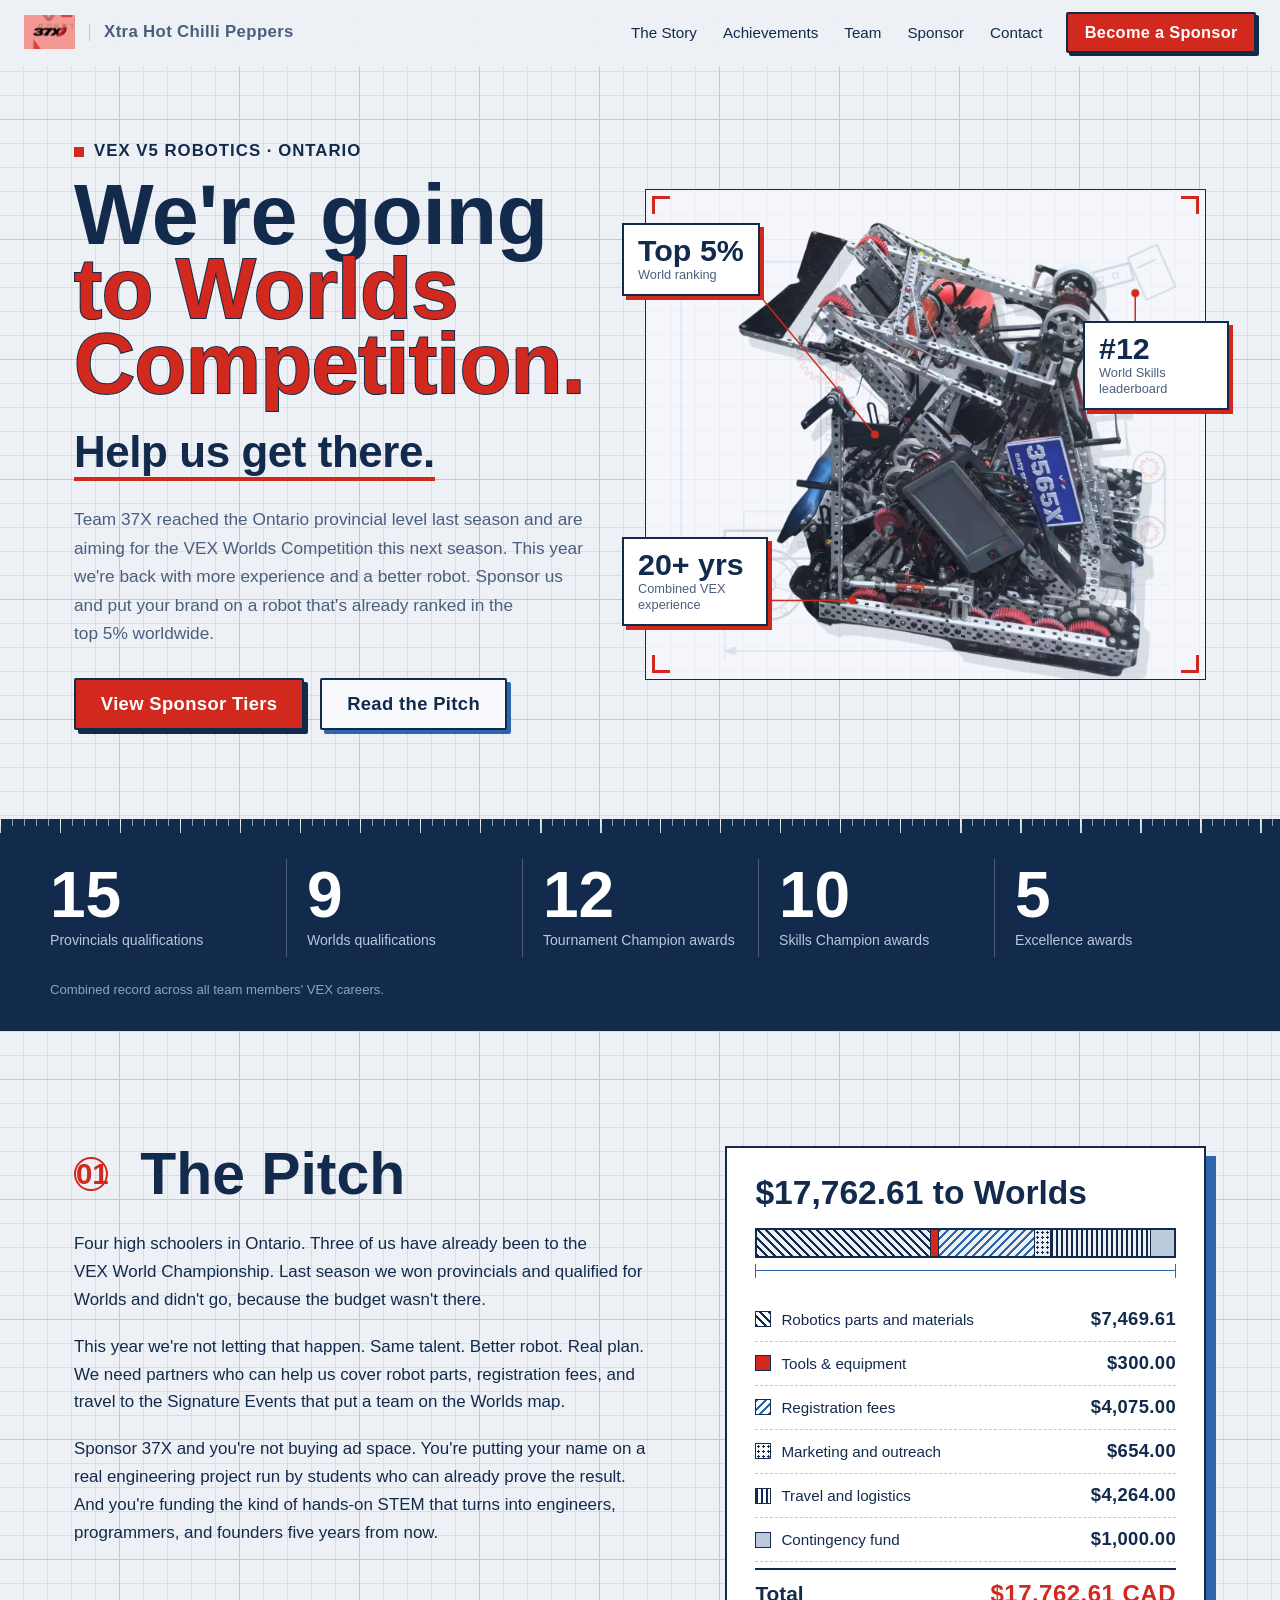
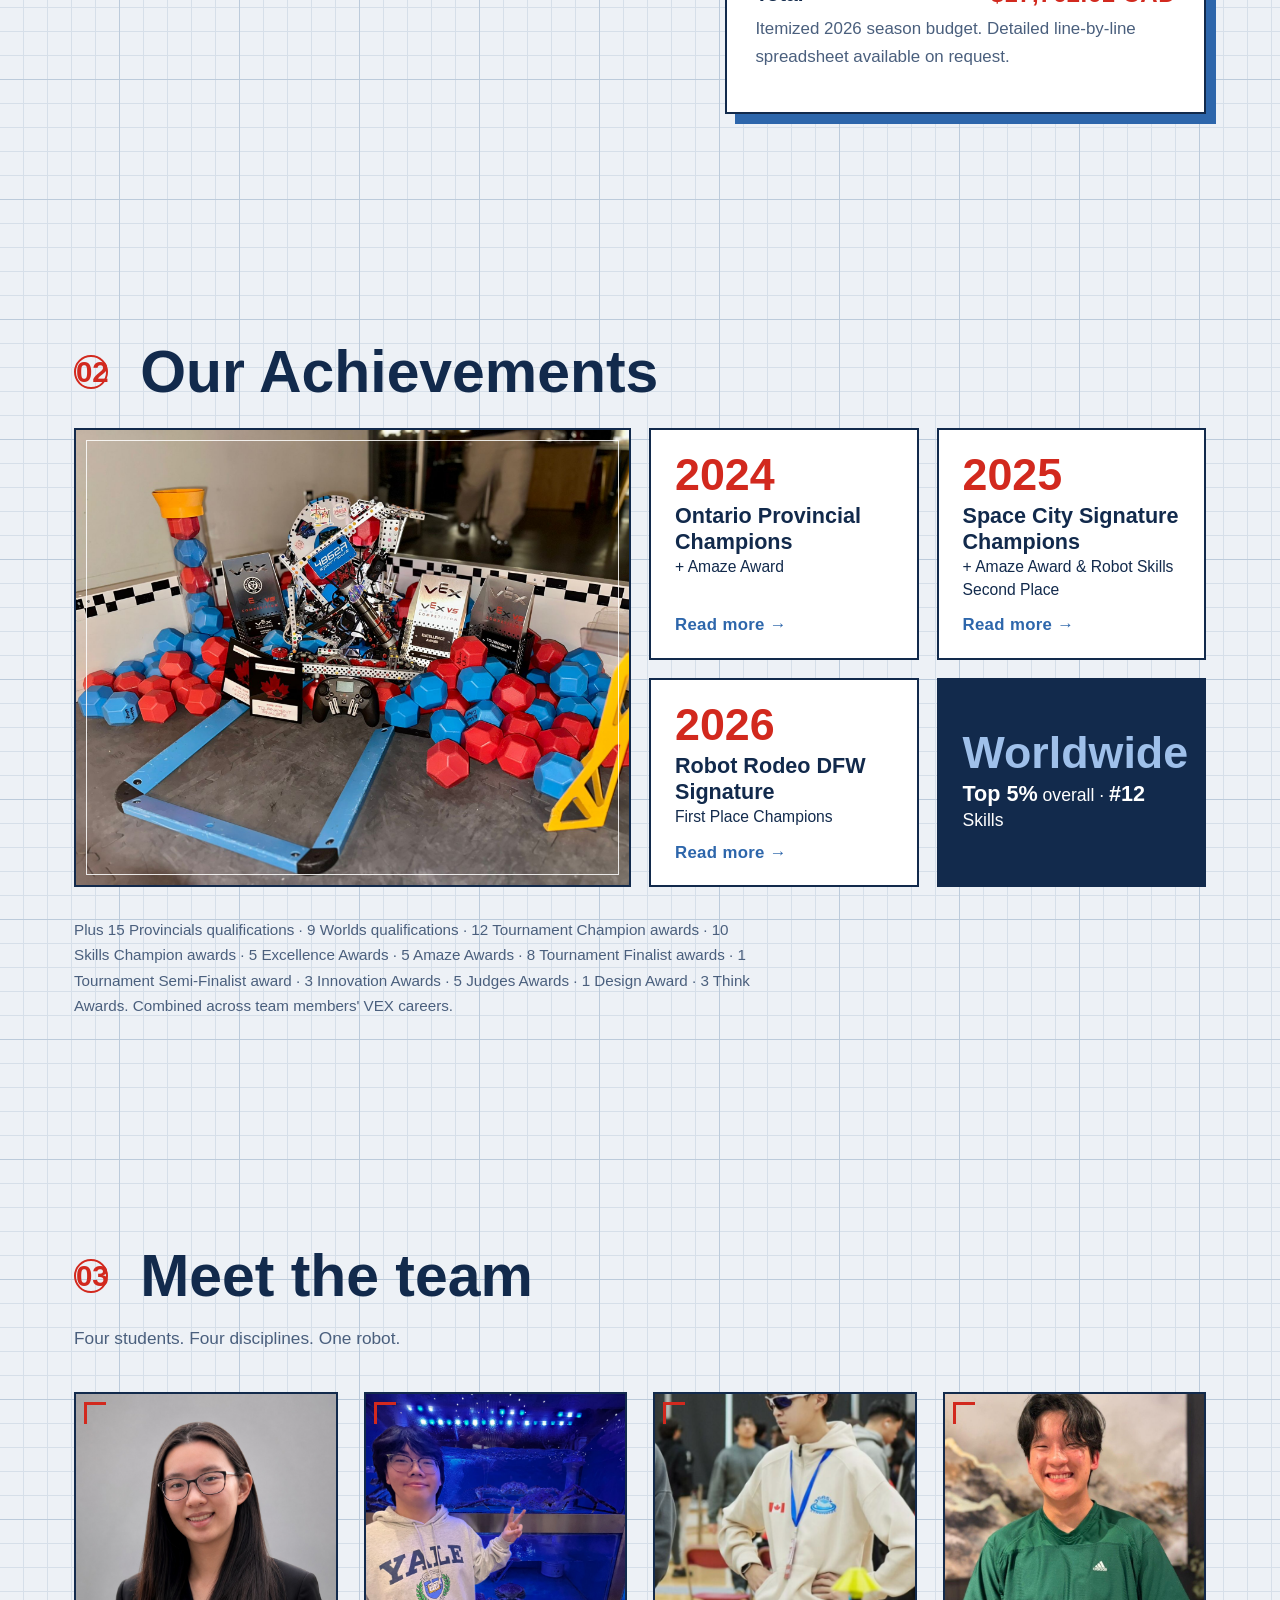
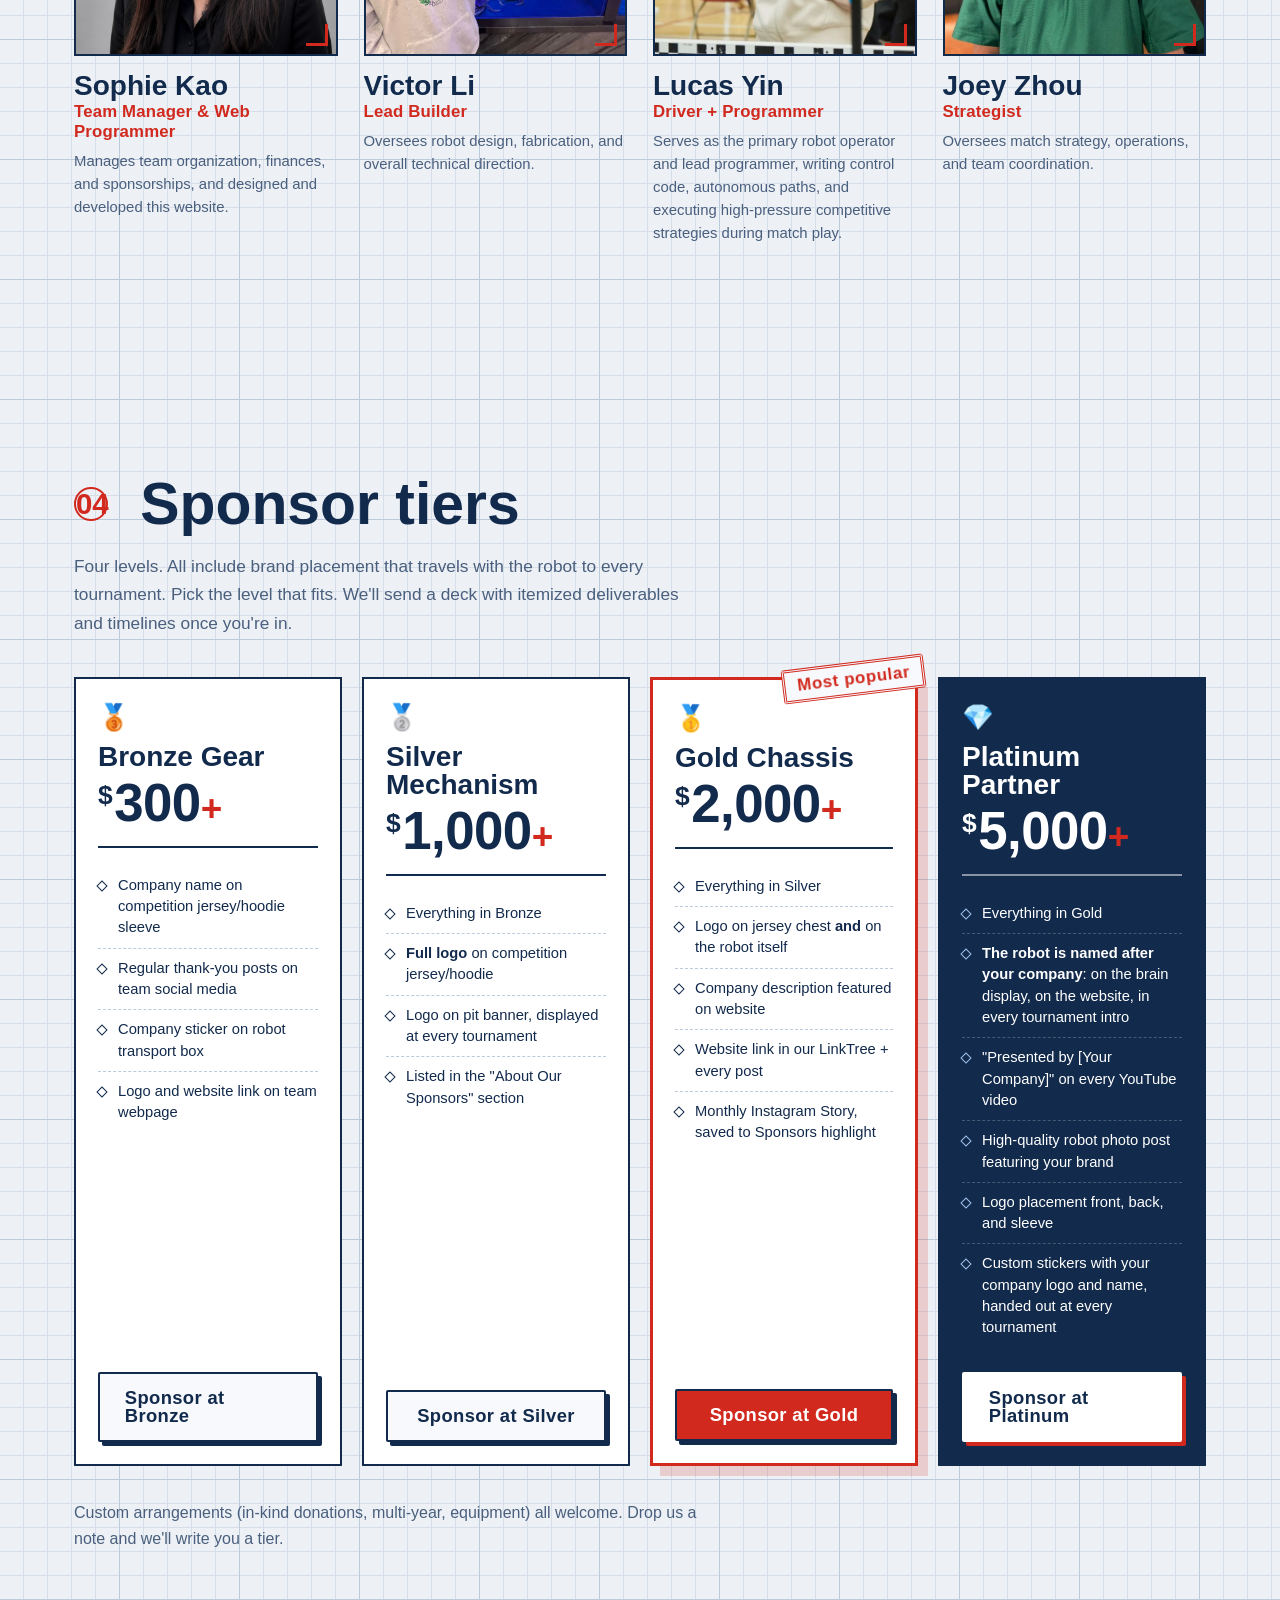
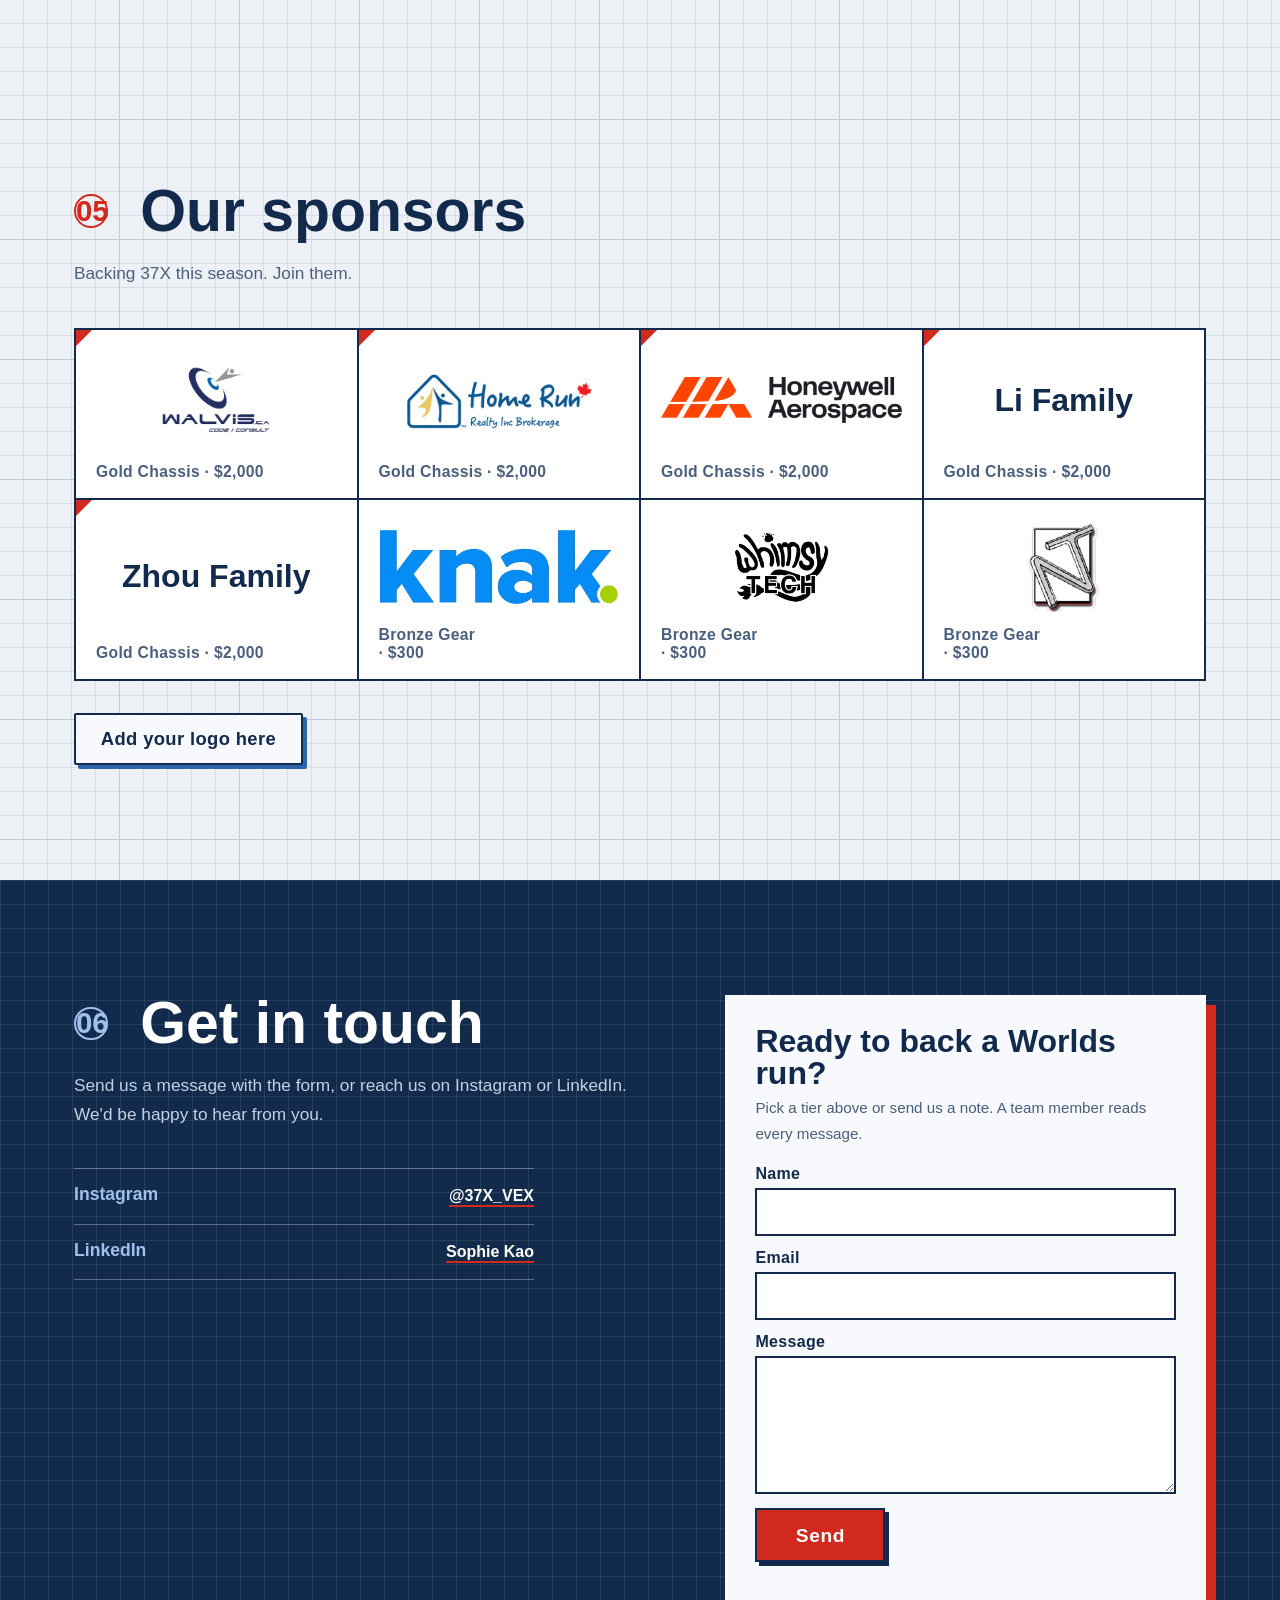
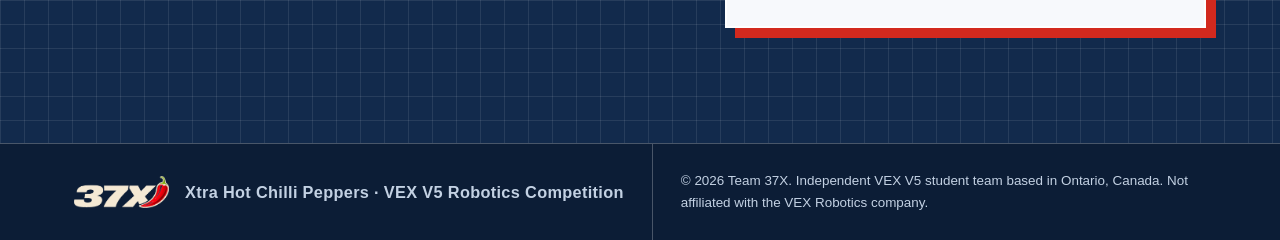
==== commit 1f4f66bb: "Remove the Agent 37X AI chat assistant from the site The script tag is gone from the main page, v1, " ====
--- a/index.html
+++ b/index.html
@@ -448,7 +448,5 @@
 </dialog>
 
 <script src="js/app.js?v=10" defer></script>
-<!-- Agent 37X: AI chat assistant (answers from this site; handler on walvis.ca). Remove this line to turn it off. -->
-<script src="assets/agent-37x/agent-37x.js?v=1" defer></script>
 </body>
 </html>
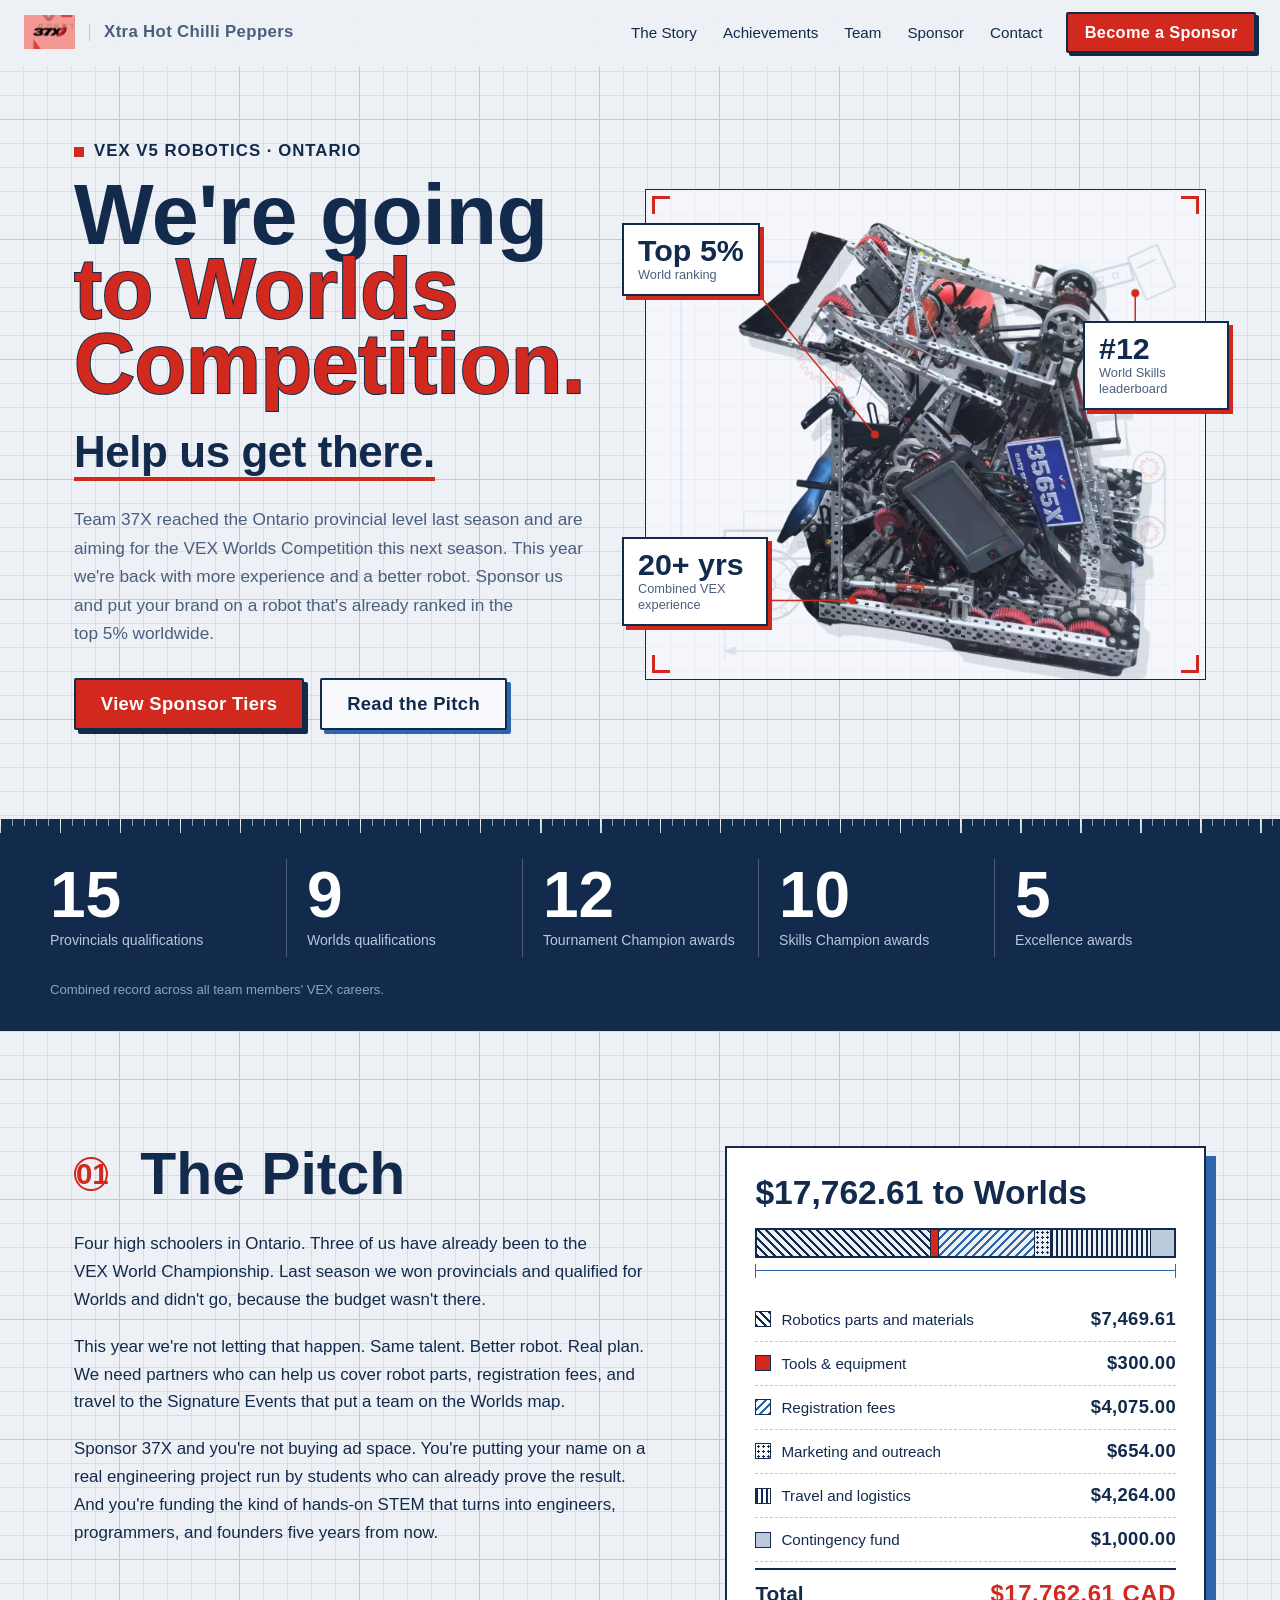
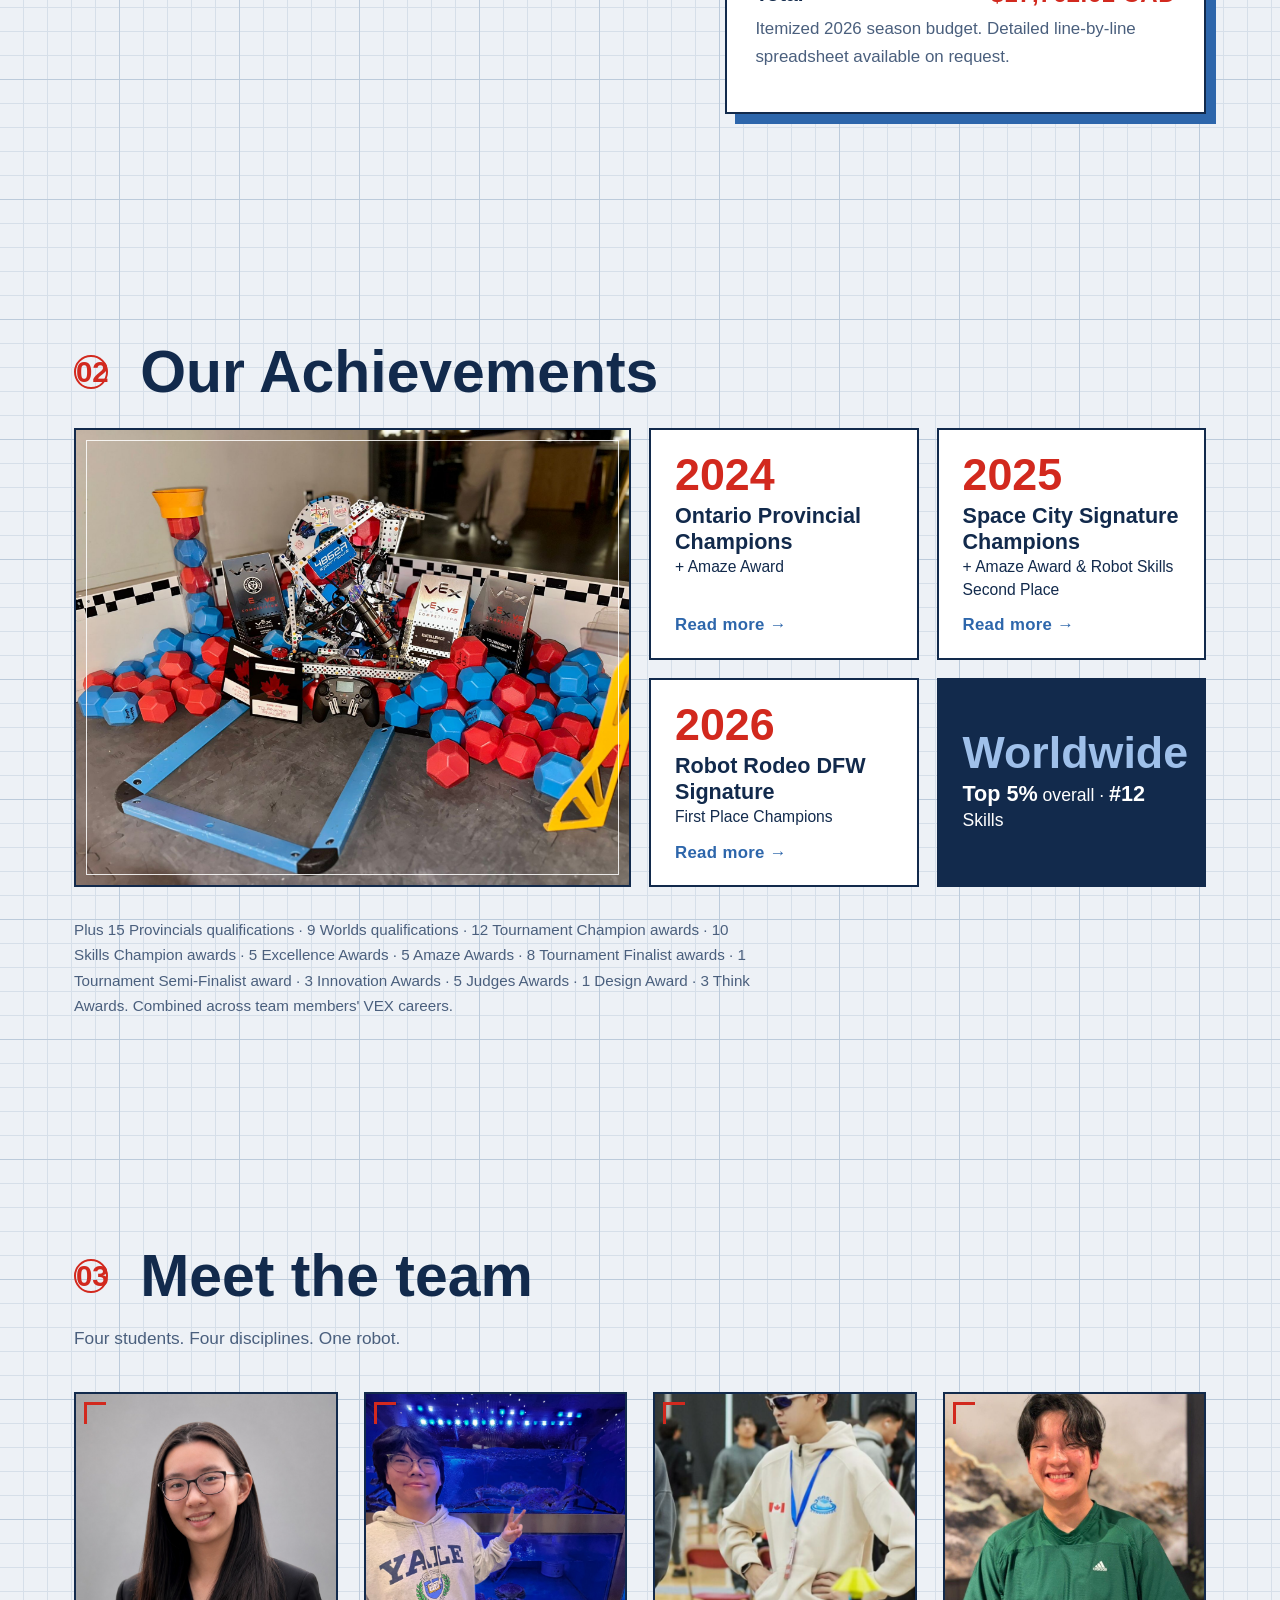
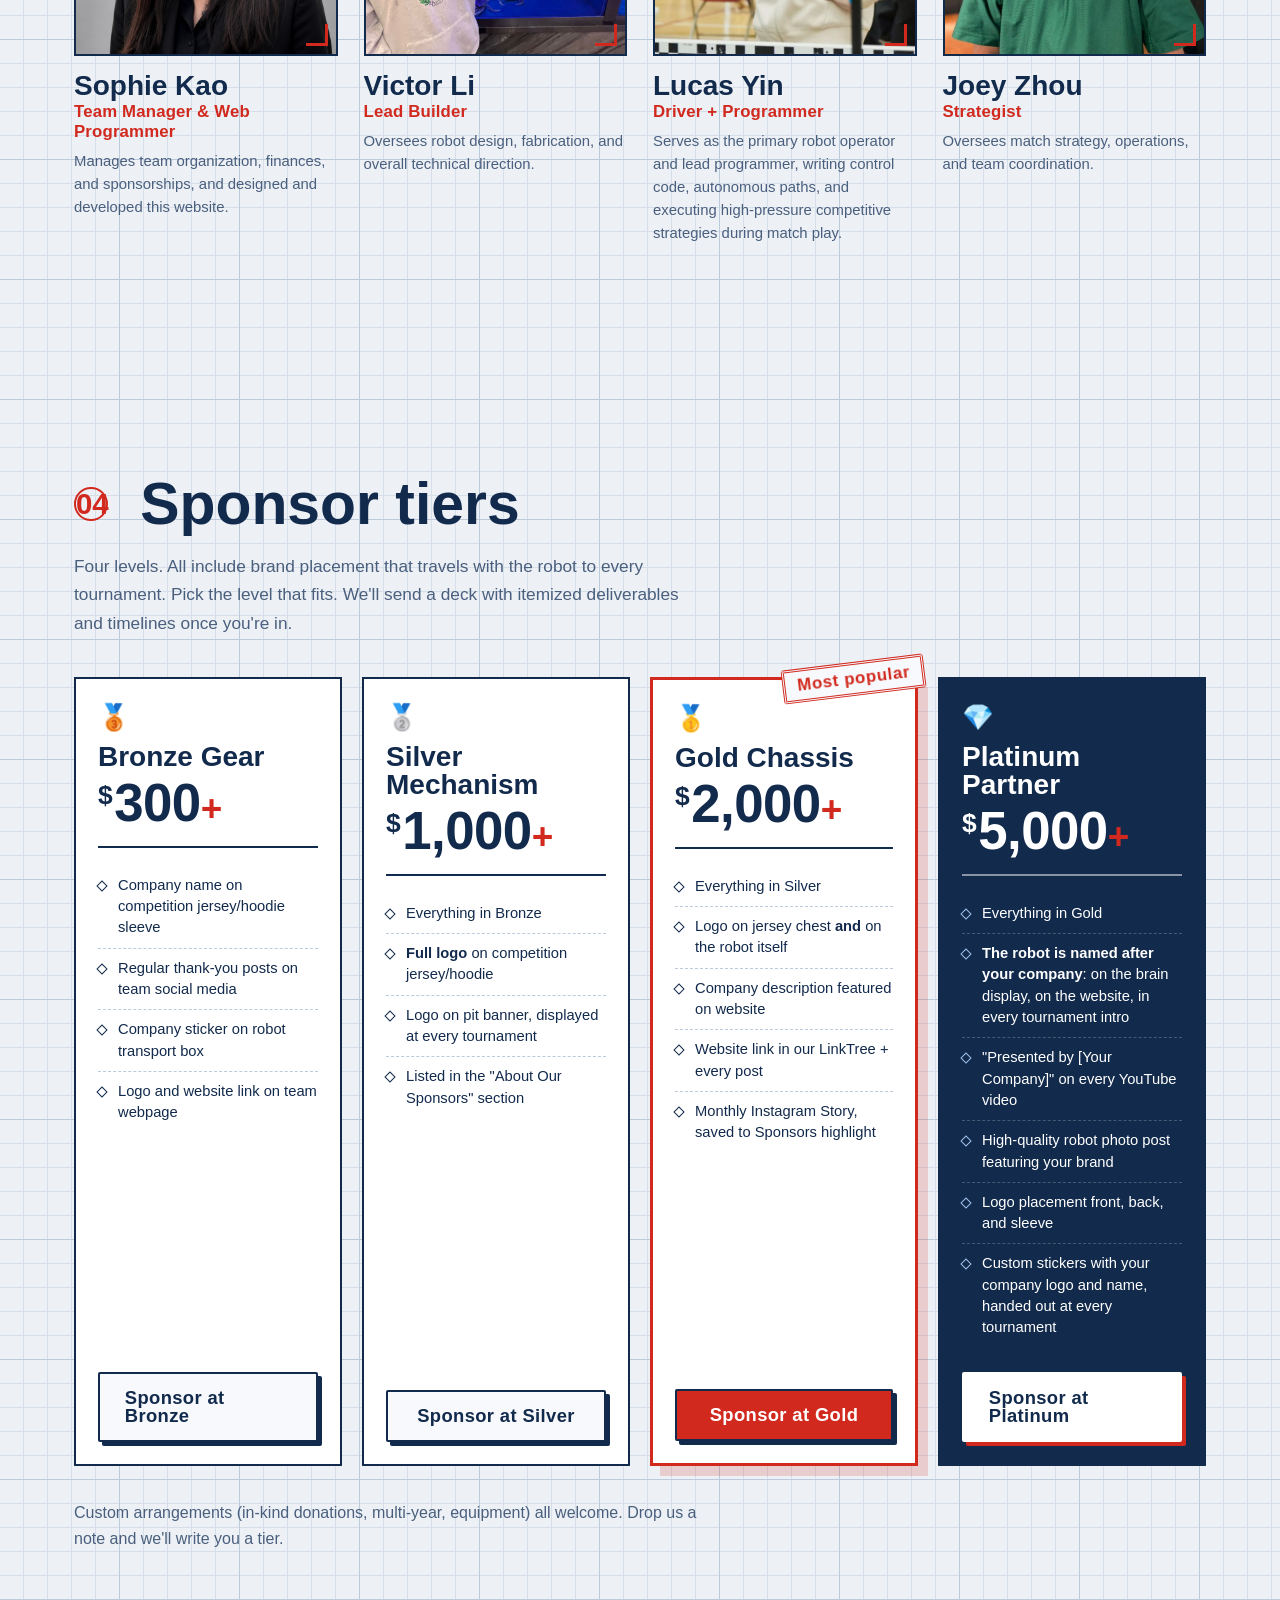
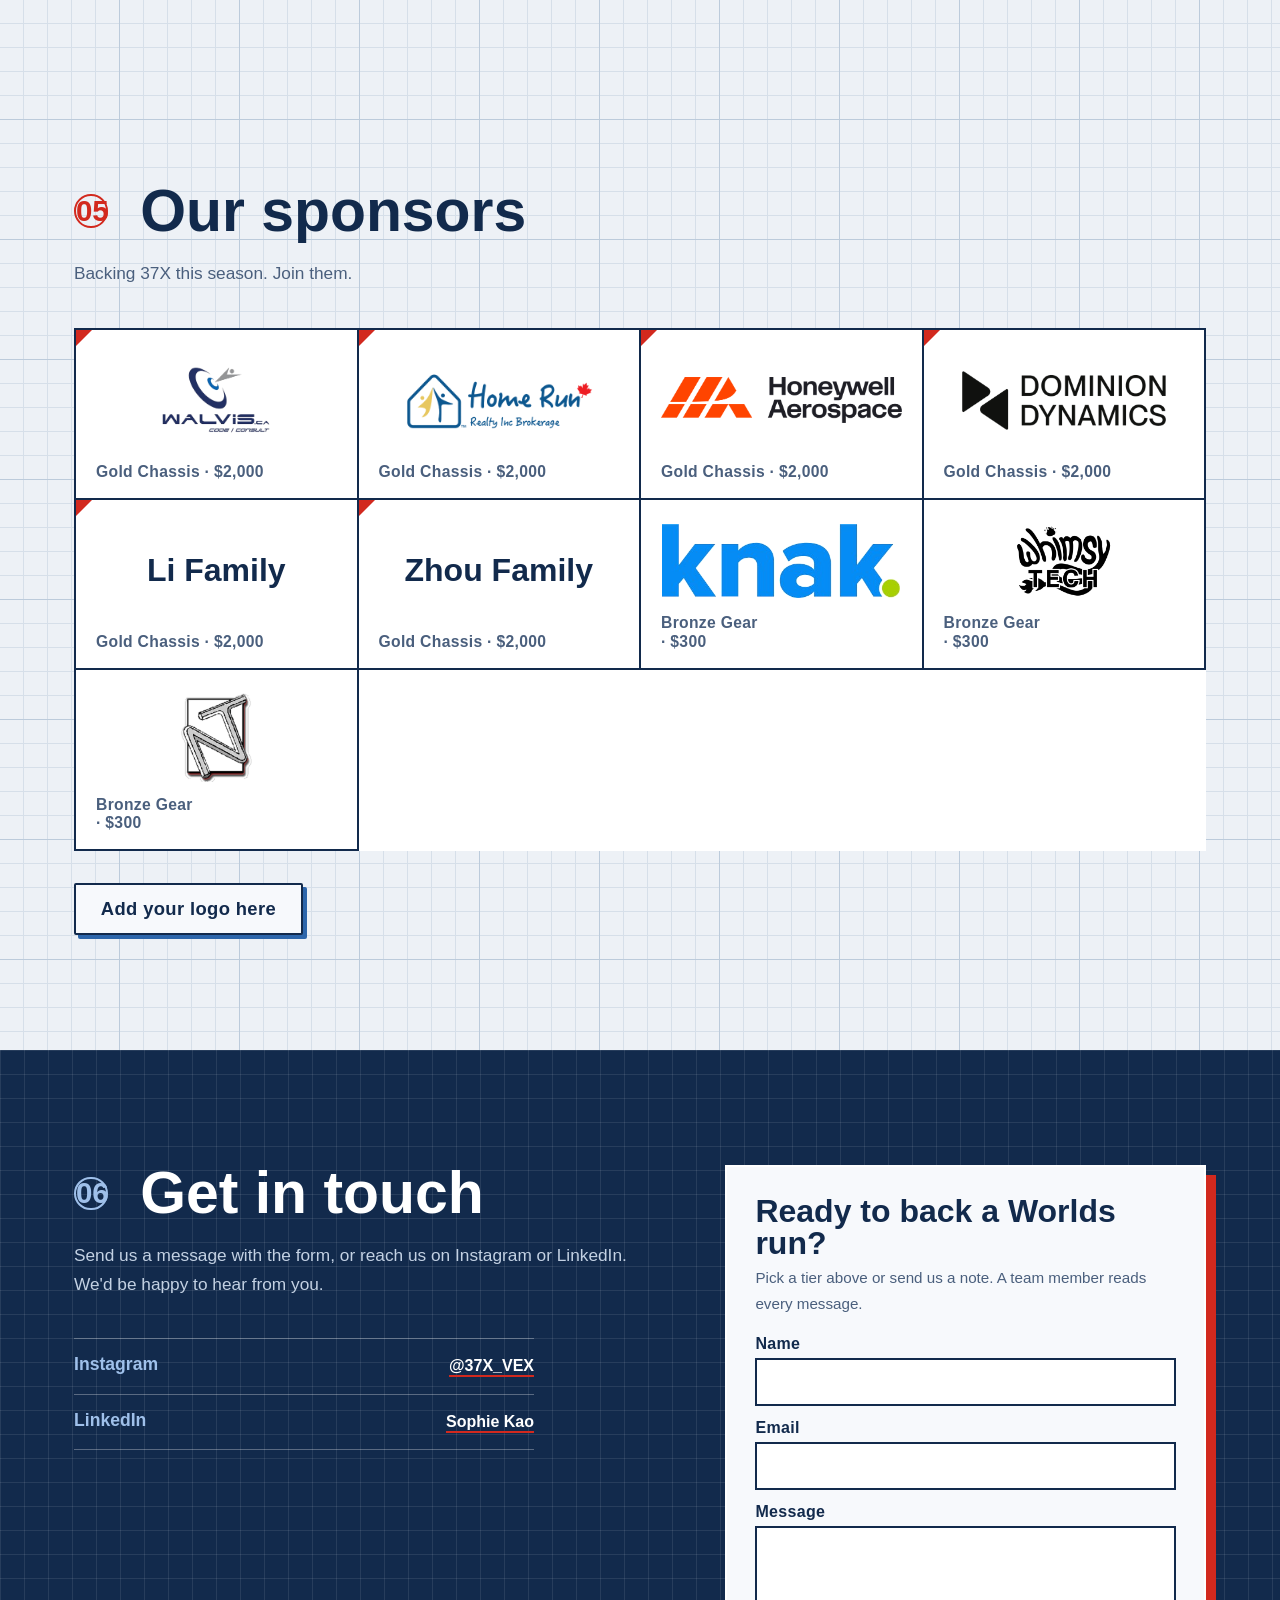
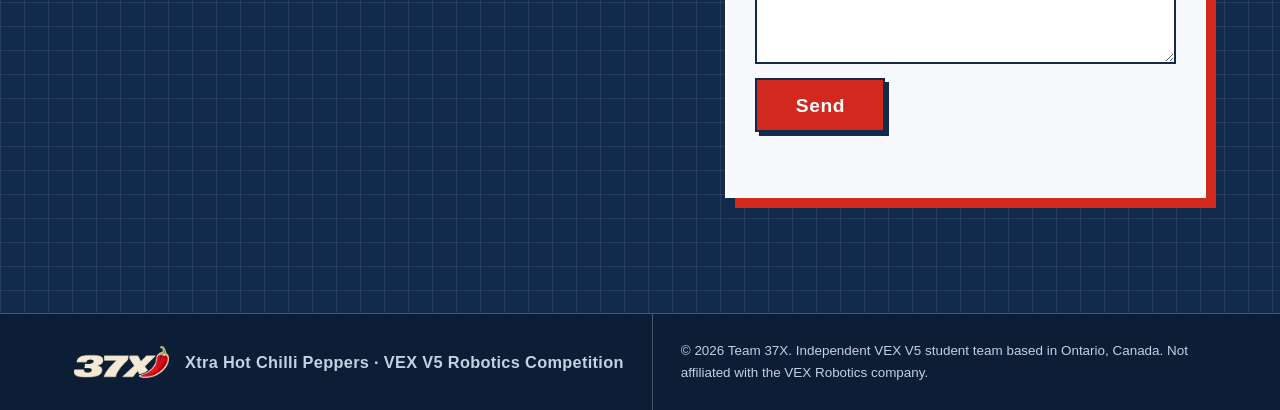
==== commit 508886f5: "Add Dominion Dynamics as a Gold Chassis sponsor ($2,000) Logo on the sponsor wall (root, v1, v2, v3)" ====
--- a/index.html
+++ b/index.html
@@ -34,6 +34,8 @@
       document.head.appendChild(s);
     })();
   </script>
+<!-- Cloudflare Web Analytics: cookie-free aggregate page counts, the same beacon as walvis.ca (Darren 2026-11-10 msg 4450) -->
+<script defer src="https://static.cloudflareinsights.com/beacon.min.js" data-cf-beacon='{"token": "fc182db88cd541a8ab1b4cfa9f5d6985"}'></script>
 </head>
 <body>
 
@@ -333,6 +335,12 @@
         </a>
         <div class="sponsor-card__tier">Gold Chassis · $2,000</div>
       </li>
+      <li class="sponsor-card sponsor-card--wordmark sponsor-card--gold">
+        <a href="https://www.defendthedominion.com" target="_blank" rel="noopener">
+          <img src="assets/img/sponsor-dominiondynamics.png" alt="Dominion Dynamics" />
+        </a>
+        <div class="sponsor-card__tier">Gold Chassis · $2,000</div>
+      </li>
       <li class="sponsor-card sponsor-card--name sponsor-card--gold">
         <div class="sponsor-card__name">Li Family</div>
         <div class="sponsor-card__tier">Gold Chassis · $2,000</div>
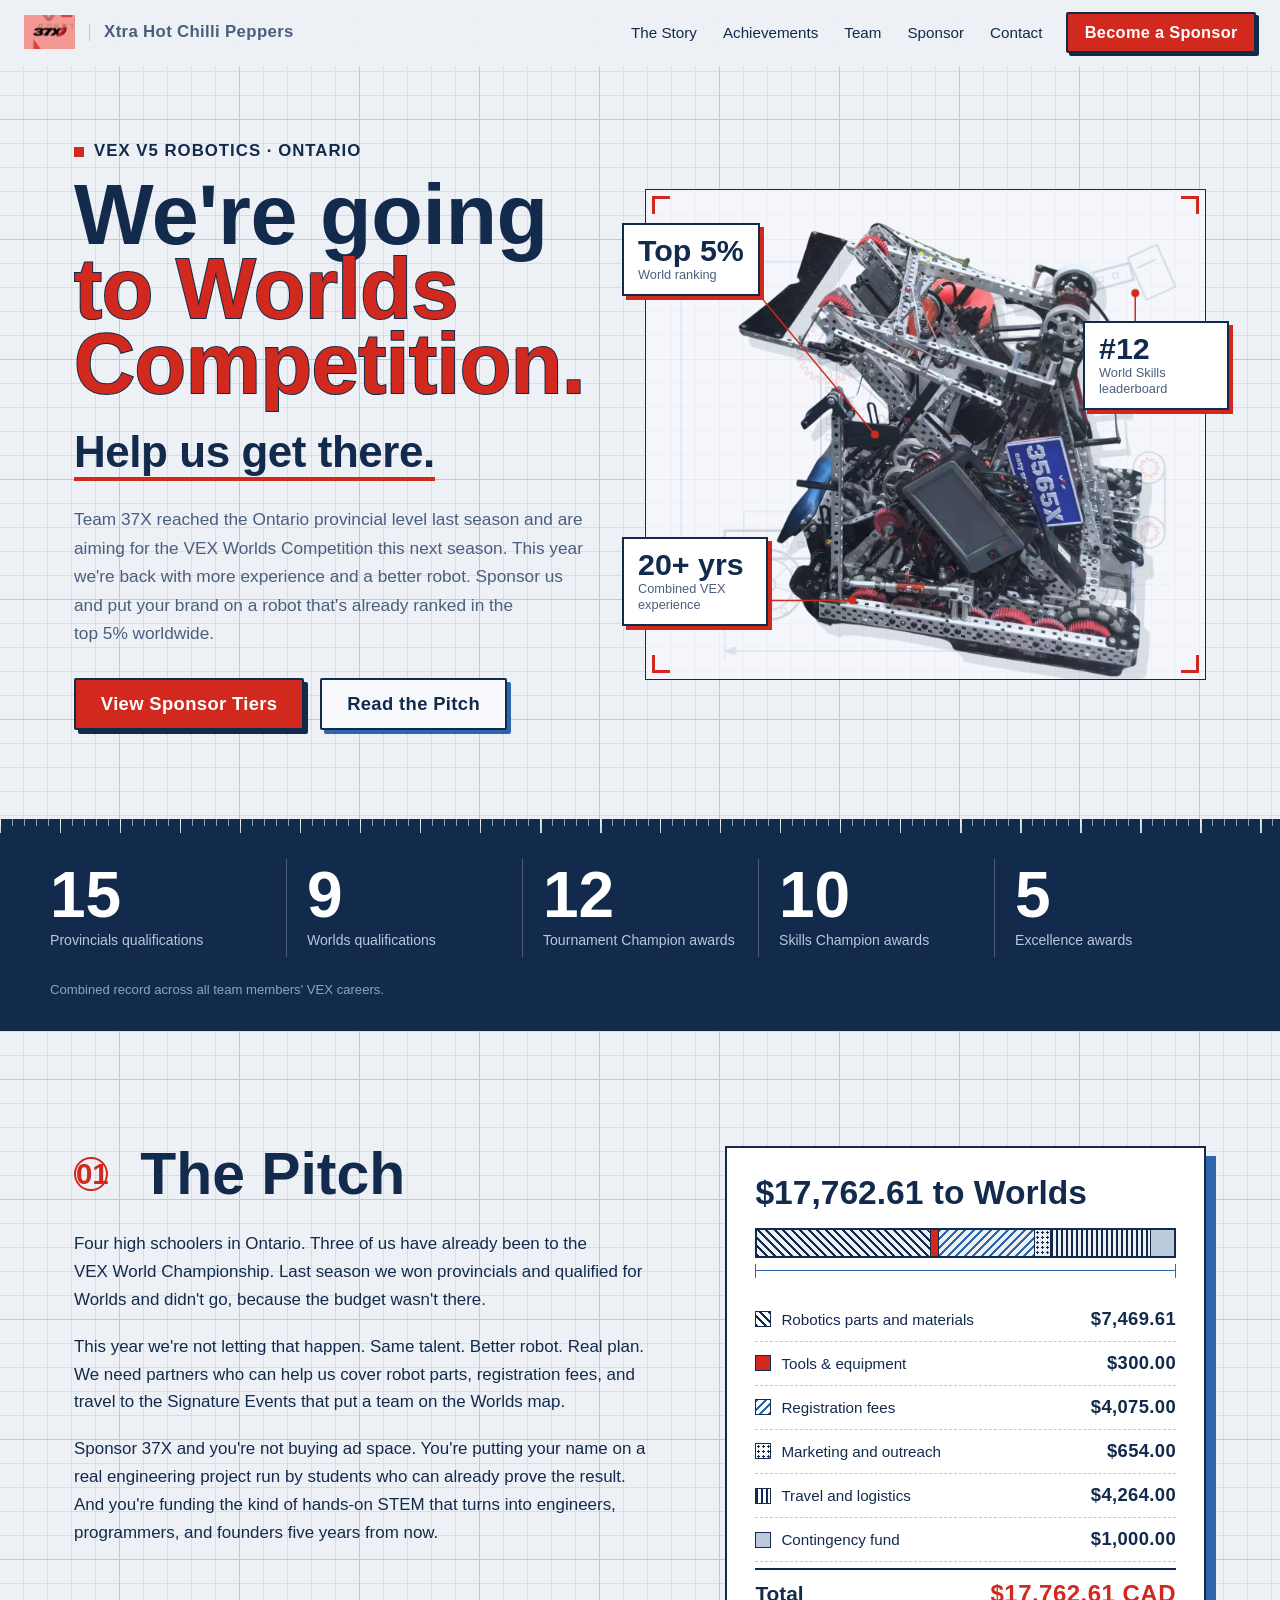
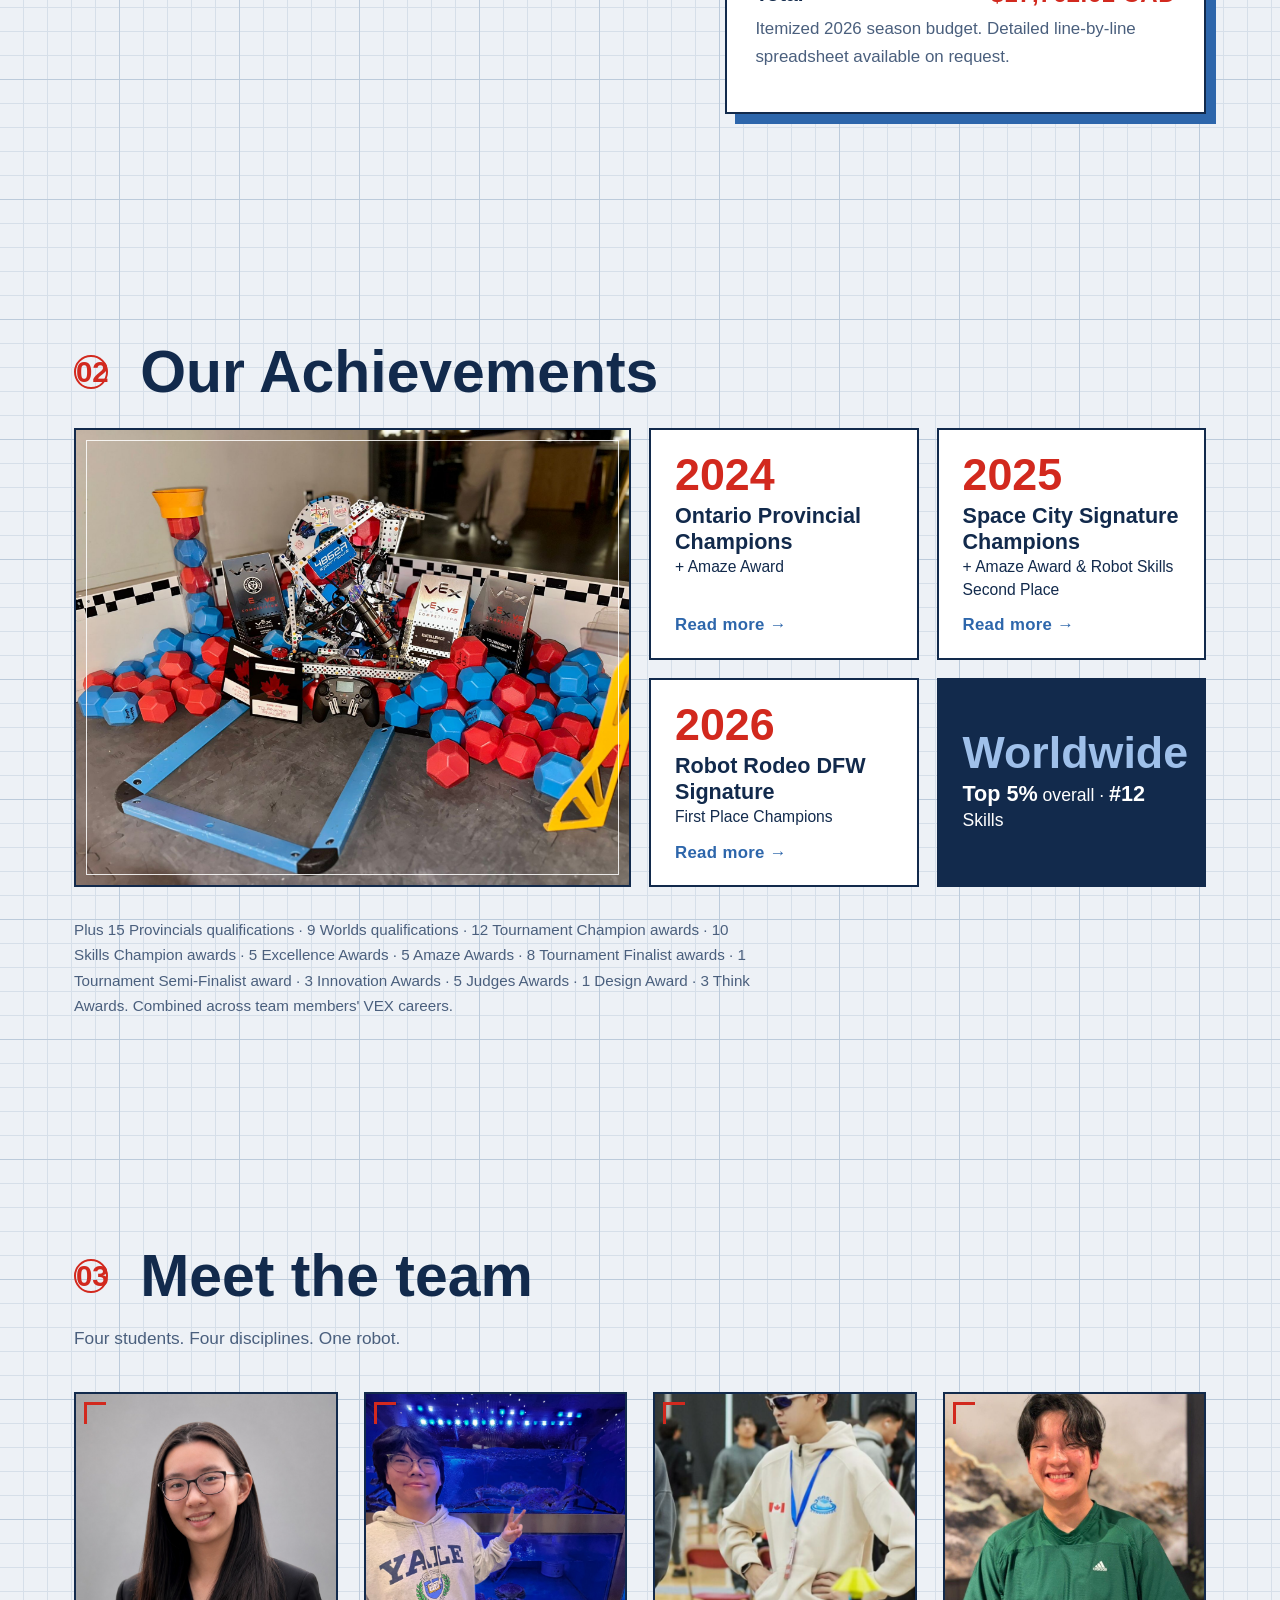
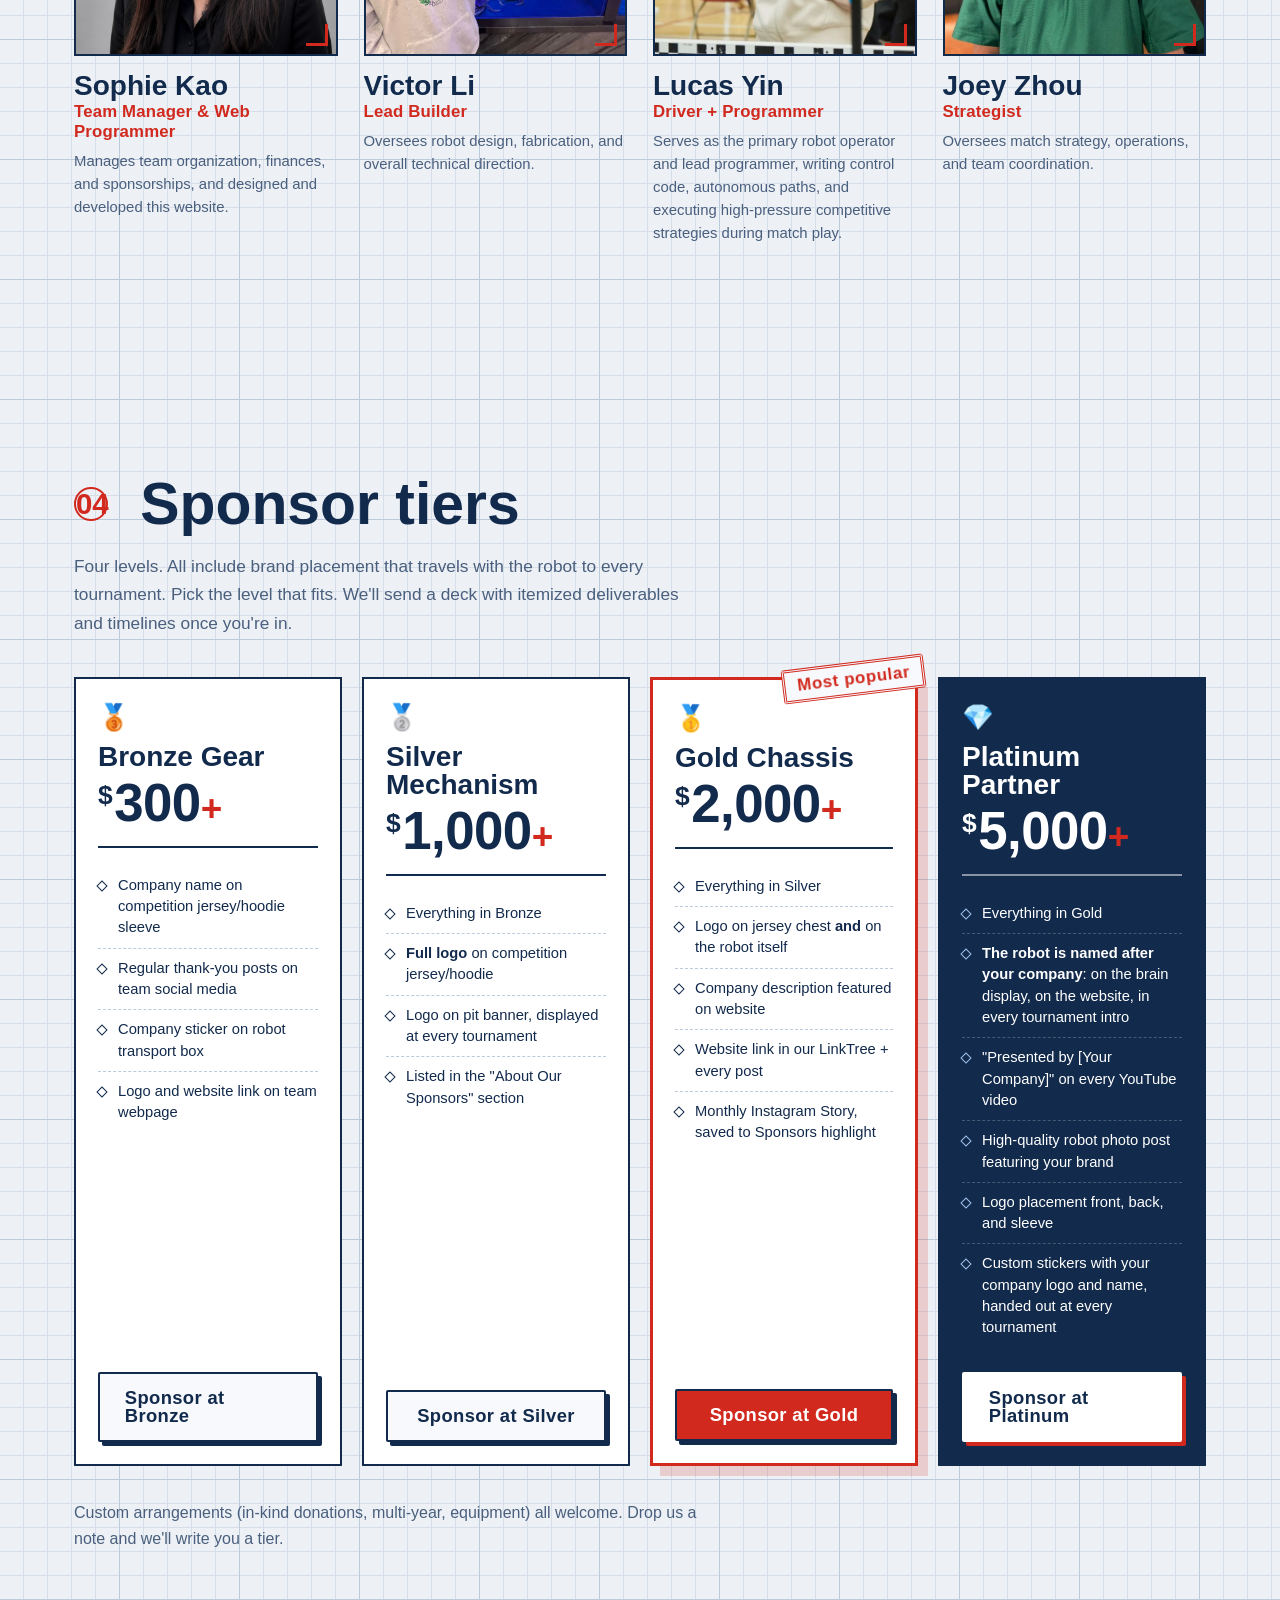
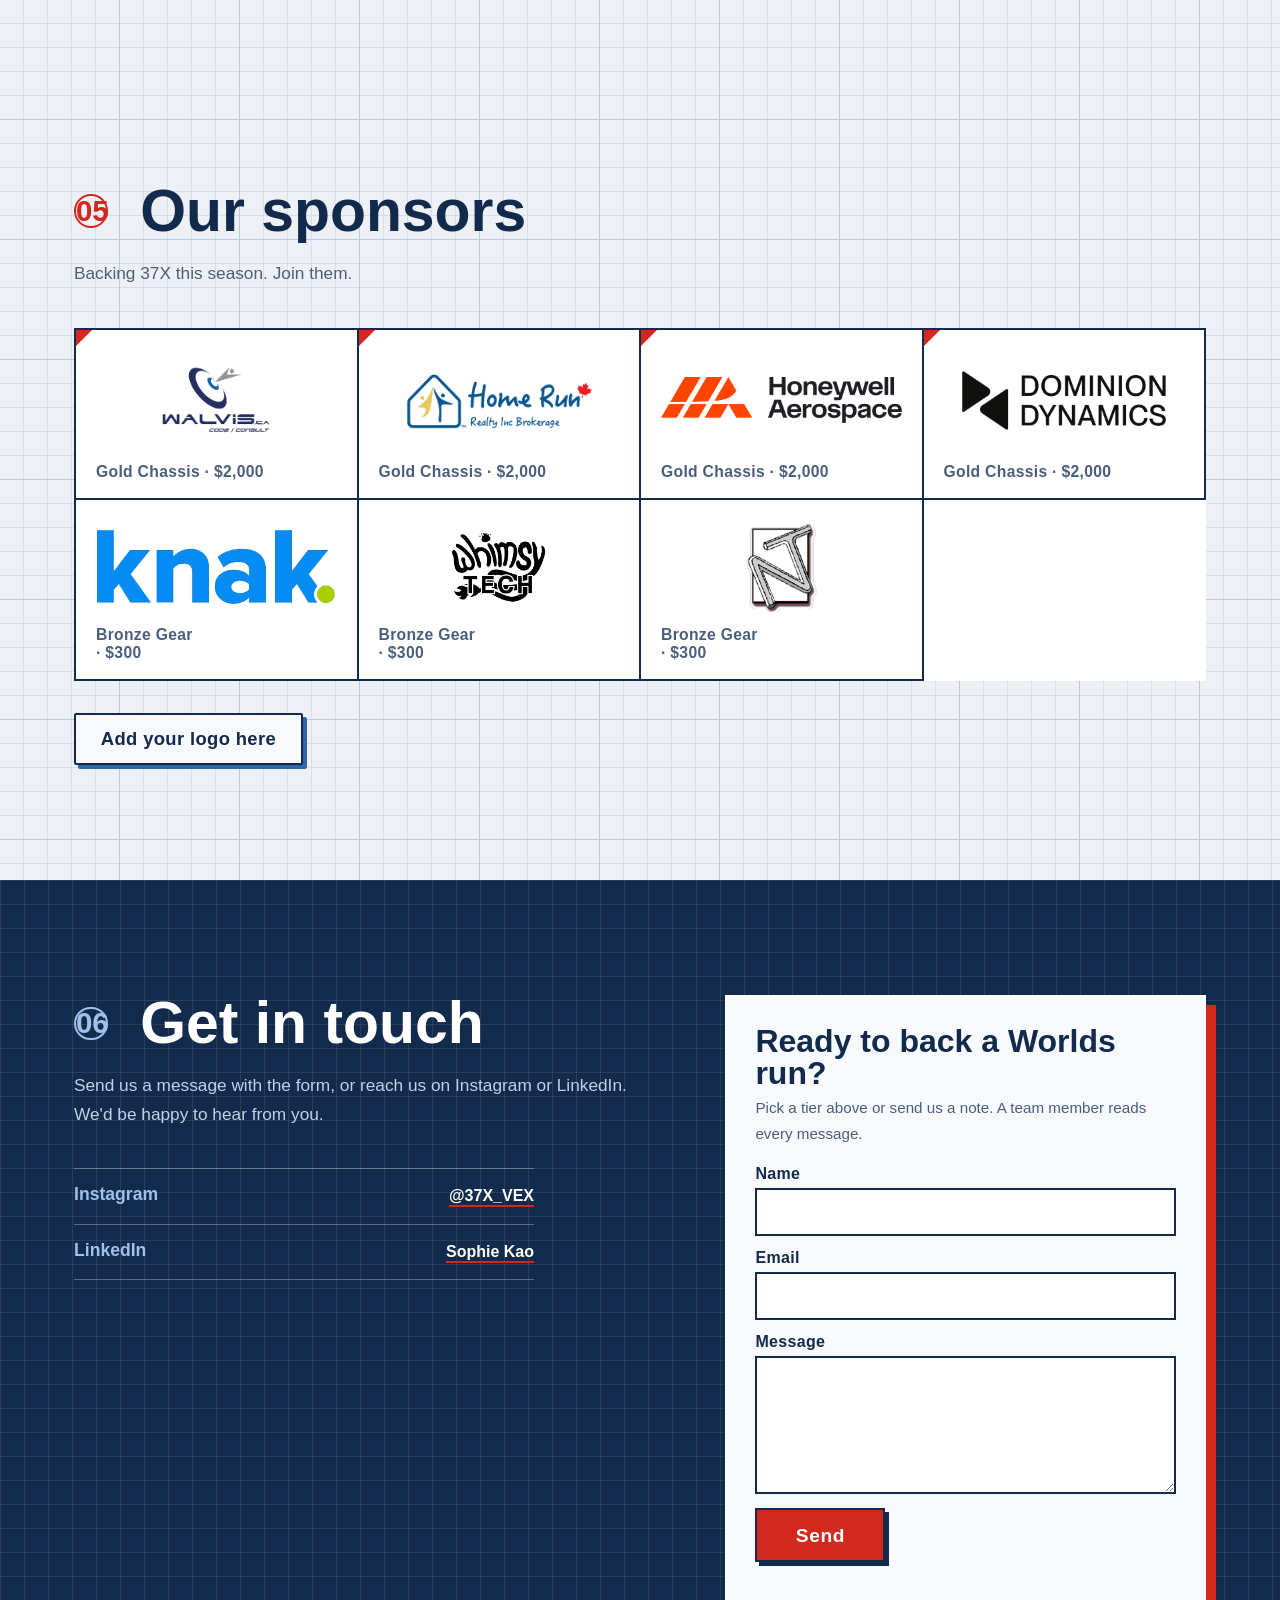
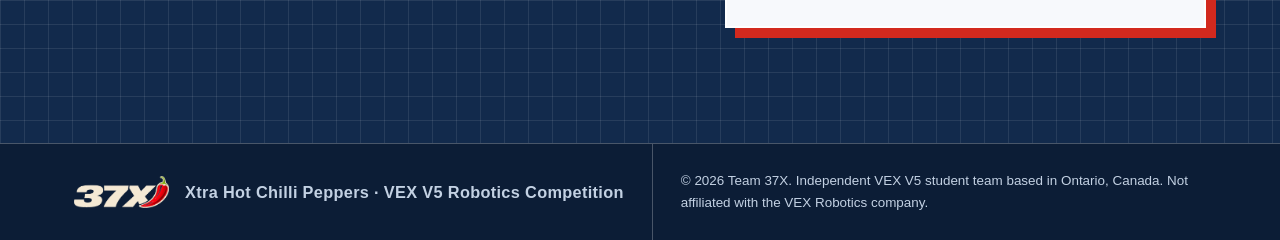
==== commit 25c48ec1: "Remove the Li Family and Zhou Family tiles from the sponsor wall; Bronze Gear ($300) sponsors now si" ====
--- a/index.html
+++ b/index.html
@@ -341,14 +341,6 @@
         </a>
         <div class="sponsor-card__tier">Gold Chassis · $2,000</div>
       </li>
-      <li class="sponsor-card sponsor-card--name sponsor-card--gold">
-        <div class="sponsor-card__name">Li Family</div>
-        <div class="sponsor-card__tier">Gold Chassis · $2,000</div>
-      </li>
-      <li class="sponsor-card sponsor-card--name sponsor-card--gold">
-        <div class="sponsor-card__name">Zhou Family</div>
-        <div class="sponsor-card__tier">Gold Chassis · $2,000</div>
-      </li>
       <li class="sponsor-card sponsor-card--wordmark sponsor-card--bronze">
         <a href="https://knak.com" target="_blank" rel="noopener">
           <img src="assets/img/sponsor-knak.png" alt="Knak" />
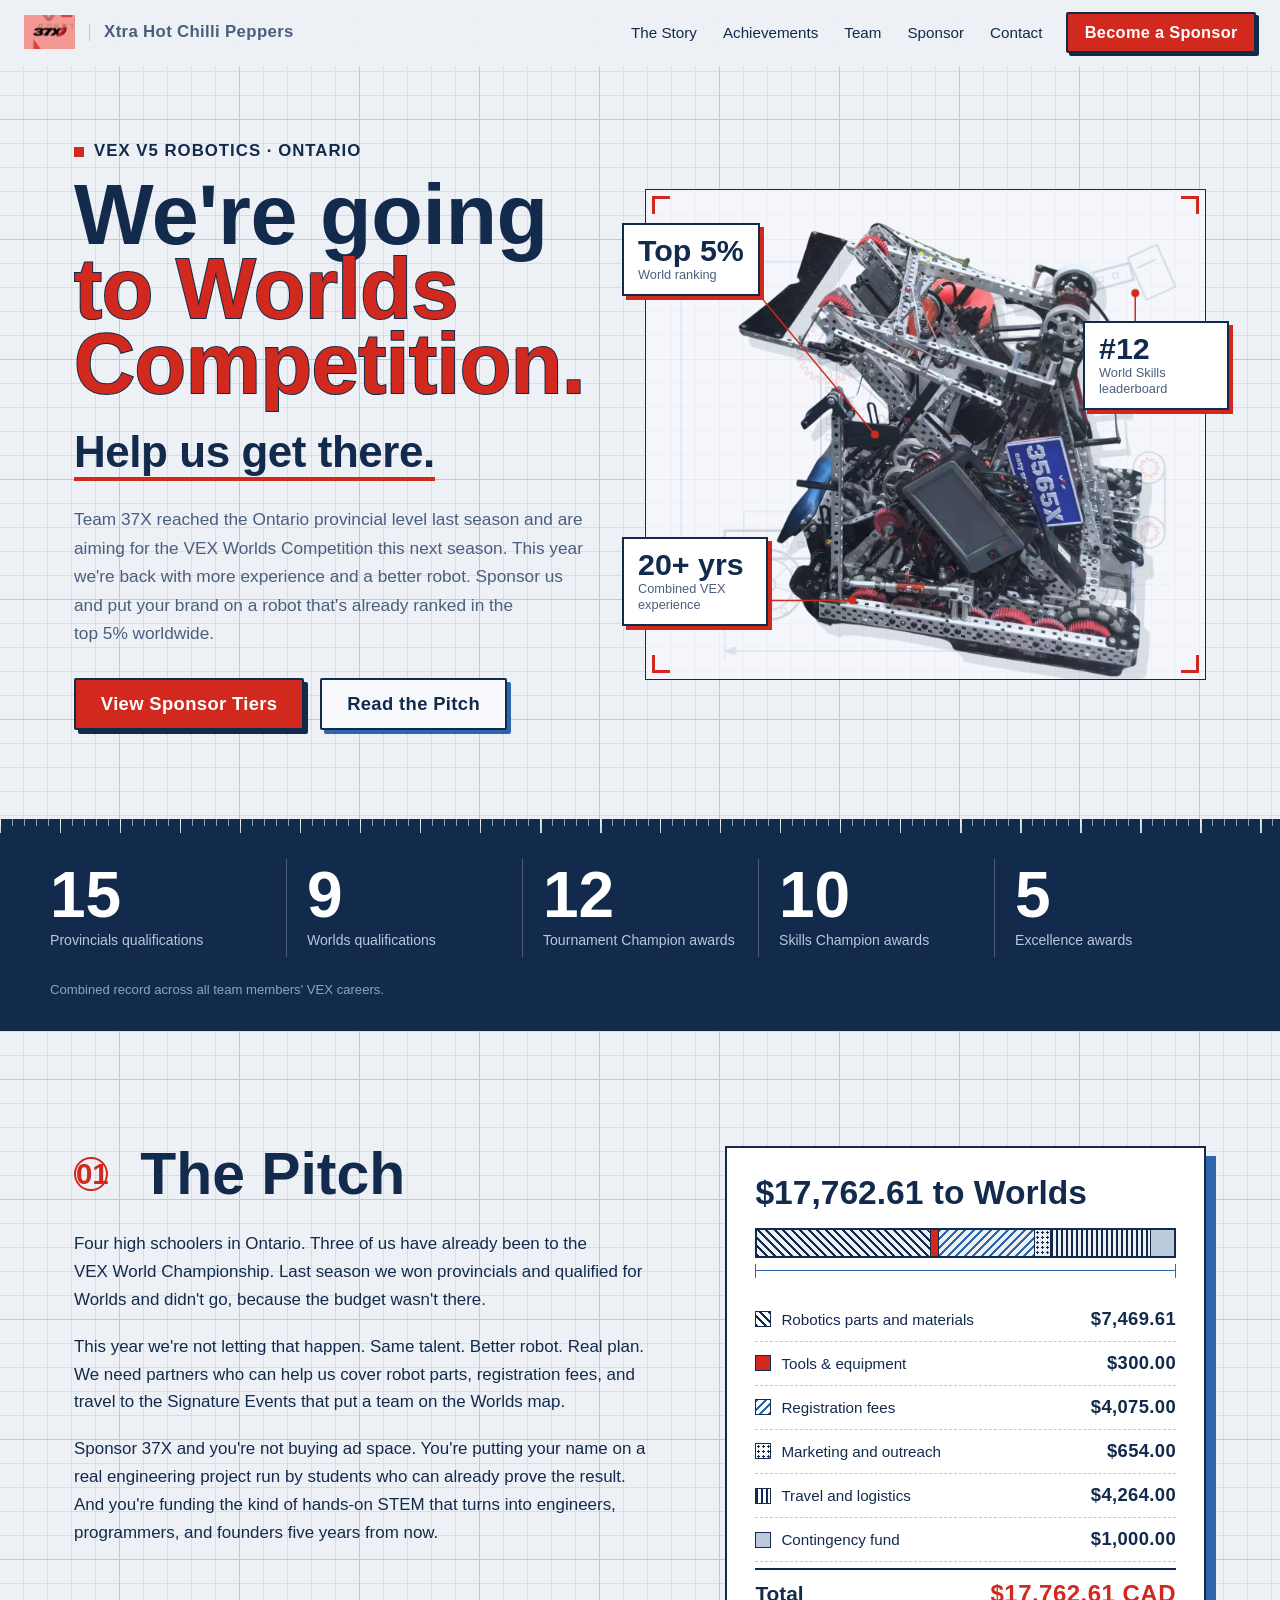
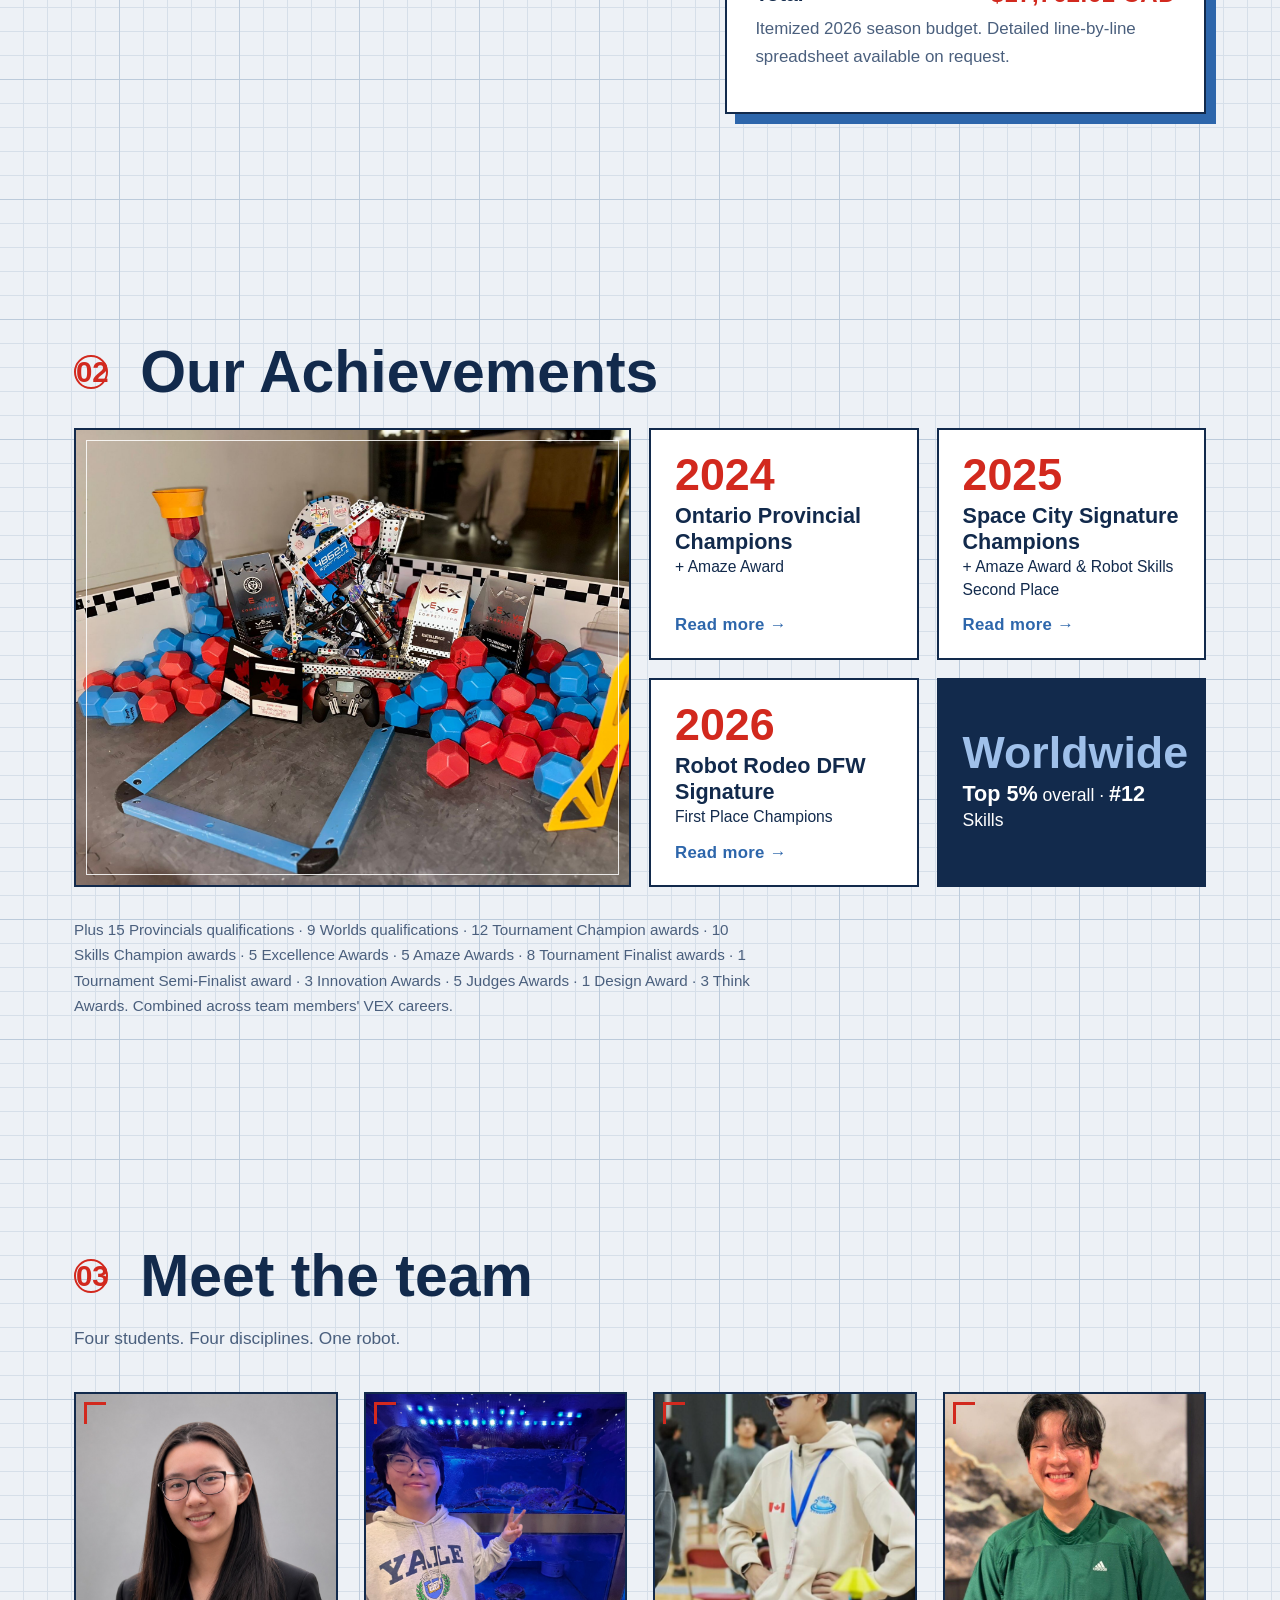
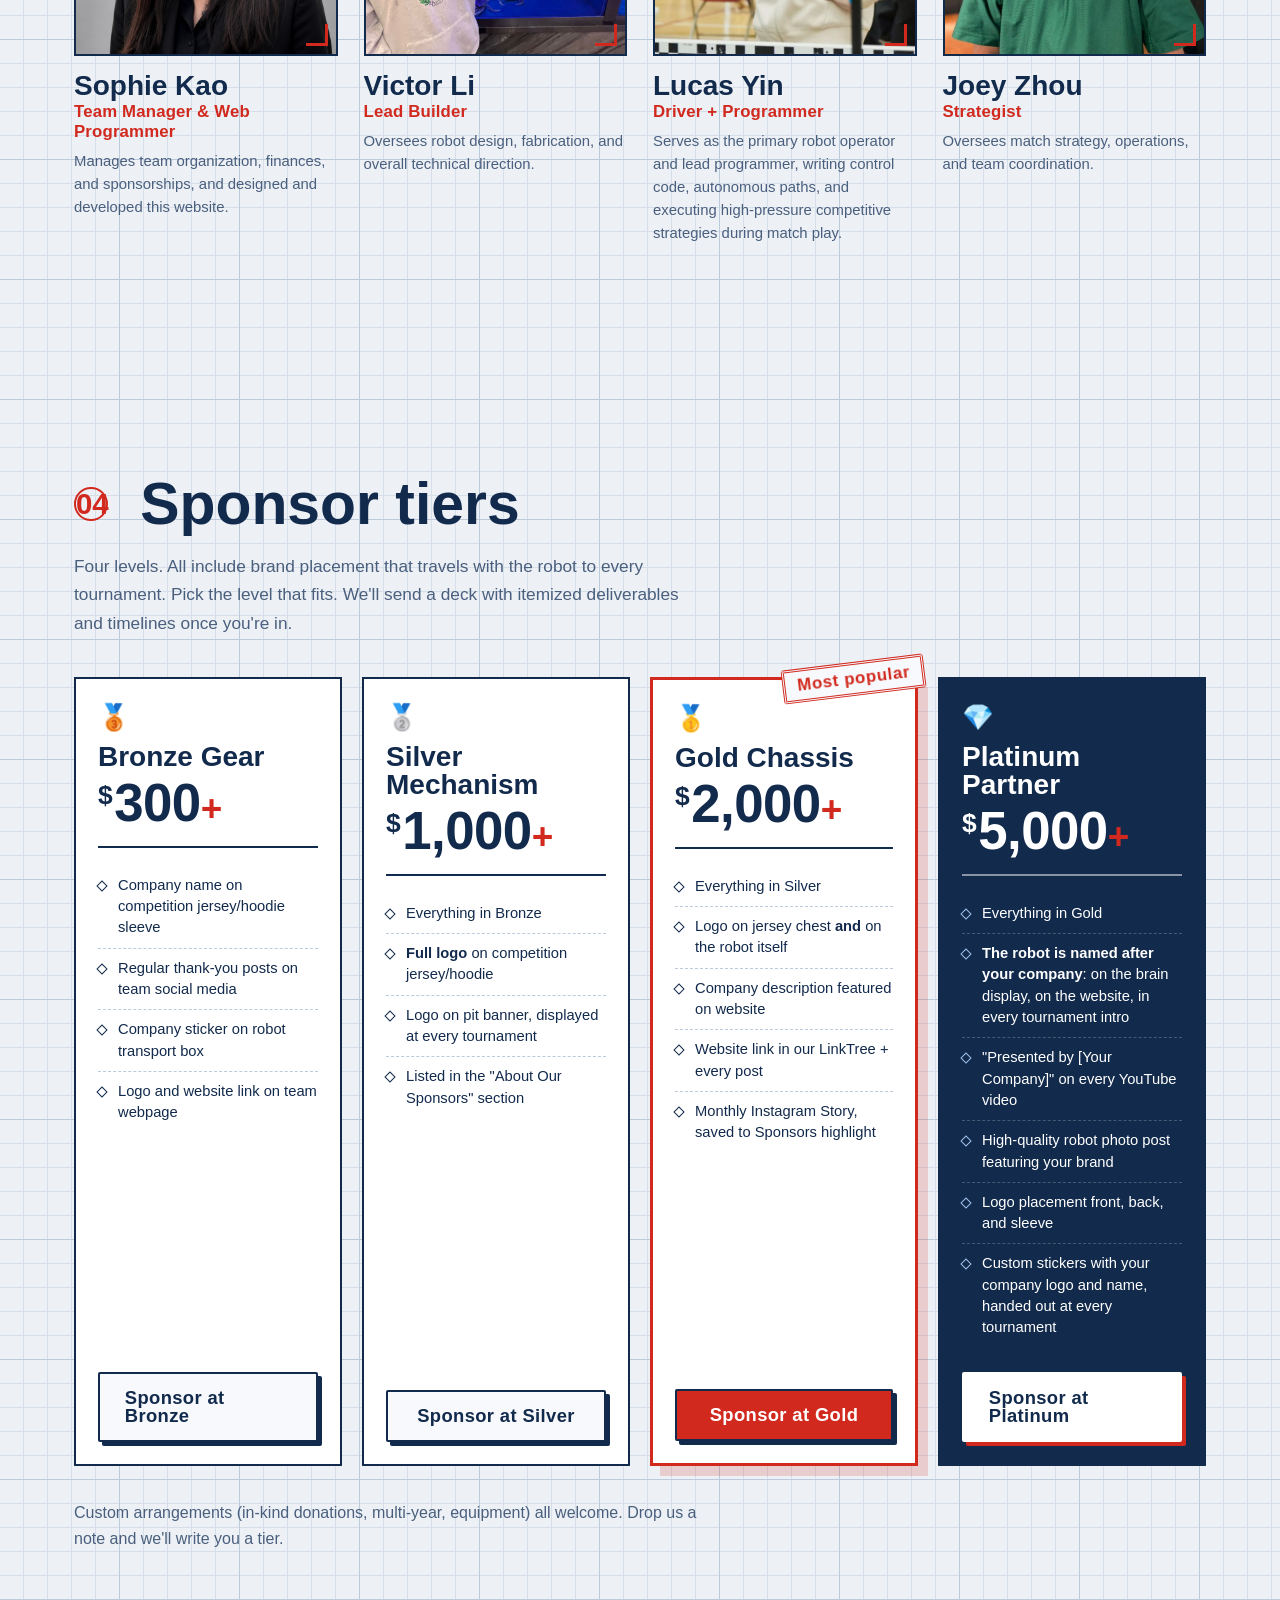
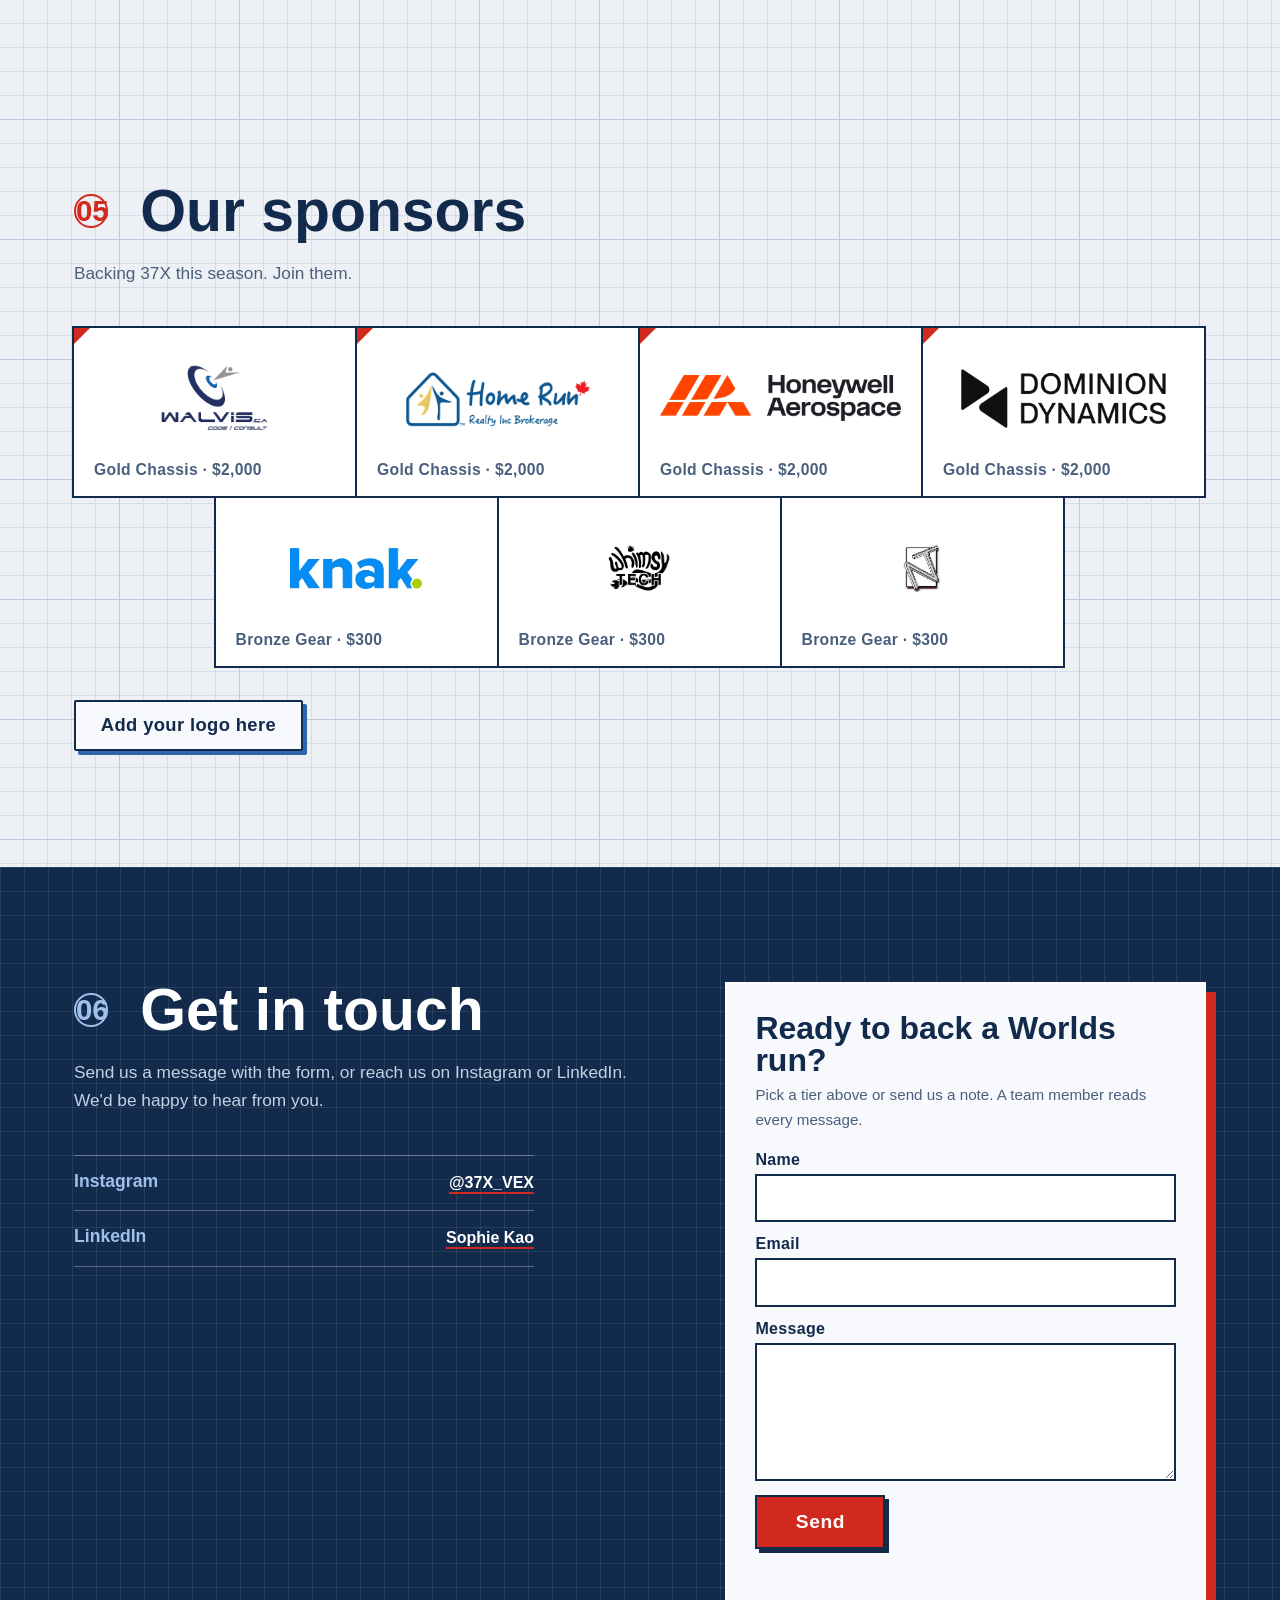
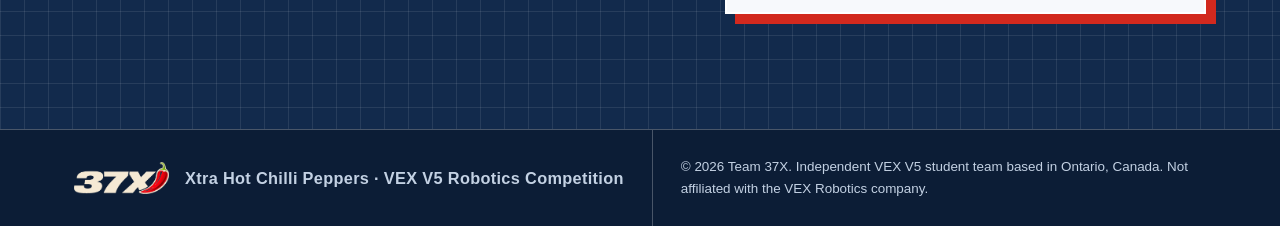
==== commit 526a238f: "Sponsor wall: Bronze Gear tiles now match Gold Chassis height and Bronze logos sit smaller than Gold" ====
--- a/index.html
+++ b/index.html
@@ -345,19 +345,19 @@
         <a href="https://knak.com" target="_blank" rel="noopener">
           <img src="assets/img/sponsor-knak.png" alt="Knak" />
         </a>
-        <div class="sponsor-card__tier">Bronze Gear<br>· $300</div>
+        <div class="sponsor-card__tier">Bronze Gear · $300</div>
       </li>
       <li class="sponsor-card sponsor-card--wordmark sponsor-card--bronze">
         <a href="https://www.whimsytech.net" target="_blank" rel="noopener">
           <img src="assets/img/sponsor-whimsytech.png" alt="Whimsy Tech Inc." />
         </a>
-        <div class="sponsor-card__tier">Bronze Gear<br>· $300</div>
+        <div class="sponsor-card__tier">Bronze Gear · $300</div>
       </li>
       <li class="sponsor-card sponsor-card--mark sponsor-card--bronze">
         <a href="https://www.newmantools.com" target="_blank" rel="noopener">
           <img src="assets/img/sponsor-newmantools.png" alt="Newman Tools Inc." />
         </a>
-        <div class="sponsor-card__tier">Bronze Gear<br>· $300</div>
+        <div class="sponsor-card__tier">Bronze Gear · $300</div>
       </li>
     </ul>
     <div class="sponsors-current__cta">
--- a/css/styles.css
+++ b/css/styles.css
@@ -360,16 +360,26 @@
 .sponsors-wall {
   list-style: none; margin: 0; padding: 0;
   display: grid; grid-template-columns: repeat(4, minmax(0, 1fr));
-  border-top: 2px solid var(--ink); border-left: 2px solid var(--ink); background: var(--white);
-}
-.sponsor-card { position: relative; display: flex; flex-direction: column; justify-content: space-between; gap: 14px; min-height: 170px; padding: 22px 20px 16px; border-right: 2px solid var(--ink); border-bottom: 2px solid var(--ink); }
+  }
+.sponsor-card { position: relative; display: flex; flex-direction: column; justify-content: space-between; gap: 14px; min-height: 170px; padding: 22px 20px 16px; background: var(--white); border-right: 2px solid var(--ink); border-bottom: 2px solid var(--ink); box-shadow: -2px 0 0 var(--ink), 0 -2px 0 var(--ink), -2px -2px 0 var(--ink); }
 .sponsor-card a { display: flex; align-items: center; justify-content: center; flex: 1; transition: transform .25s var(--ease-out); }
 .sponsor-card img { max-height: 74px; max-width: 100%; width: auto; object-fit: contain; }
 .sponsor-card--mark img { max-height: 90px; }
+/* Bronze Gear logos sit clearly smaller than Gold Chassis (74px): capped in height
+   and width so a wide wordmark (Knak) or a tall mark (Newman Tools) never outgrows Gold. */
+.sponsor-card--bronze img, .sponsor-card--bronze.sponsor-card--mark img { max-height: 48px; max-width: 55%; }
+.sponsor-card__tier { white-space: nowrap; }
 @media (hover: hover) { .sponsor-card a:hover { transform: scale(1.05); } }
 .sponsor-card__name { flex: 1; display: flex; align-items: center; justify-content: center; text-align: center; font: 800 2rem/1 var(--display); }
 .sponsor-card__tier { font: 600 .98rem/1.2 var(--display); color: var(--ink-dim); letter-spacing: .02em; }
 .sponsor-card--gold::before { content: ""; position: absolute; top: 0; left: 0; border-style: solid; border-width: 16px 16px 0 0; border-color: var(--red) transparent transparent transparent; }
+
+/* Desktop: 4 equal tiles per row; a short last row (Bronze Gear) is centred. */
+@media (min-width: 1100px) {
+  .sponsors-wall { grid-template-columns: repeat(8, minmax(0, 1fr)); }
+  .sponsor-card { grid-column: span 2; }
+  .sponsor-card--gold + .sponsor-card--bronze { grid-column: 2 / span 2; }
+}
 .sponsors-current__cta { margin-top: 32px; }
 
 /* ── contact: the inverse (blueprint) sheet ──────────────────────────── */
@@ -496,6 +506,7 @@
   .sponsors-wall { grid-template-columns: repeat(2, minmax(0, 1fr)); }
   .sponsor-card { min-height: 140px; padding: 16px 12px 12px; }
   .sponsor-card__name { font-size: 1.6rem; }
+  .sponsor-card--bronze img, .sponsor-card--bronze.sponsor-card--mark img { max-height: 36px; }
   .team__grid { gap: 18px; }
   .member h3 { font-size: 1.45rem; }
   .callout { padding: 22px 18px 18px; box-shadow: 6px 6px 0 var(--line); }
